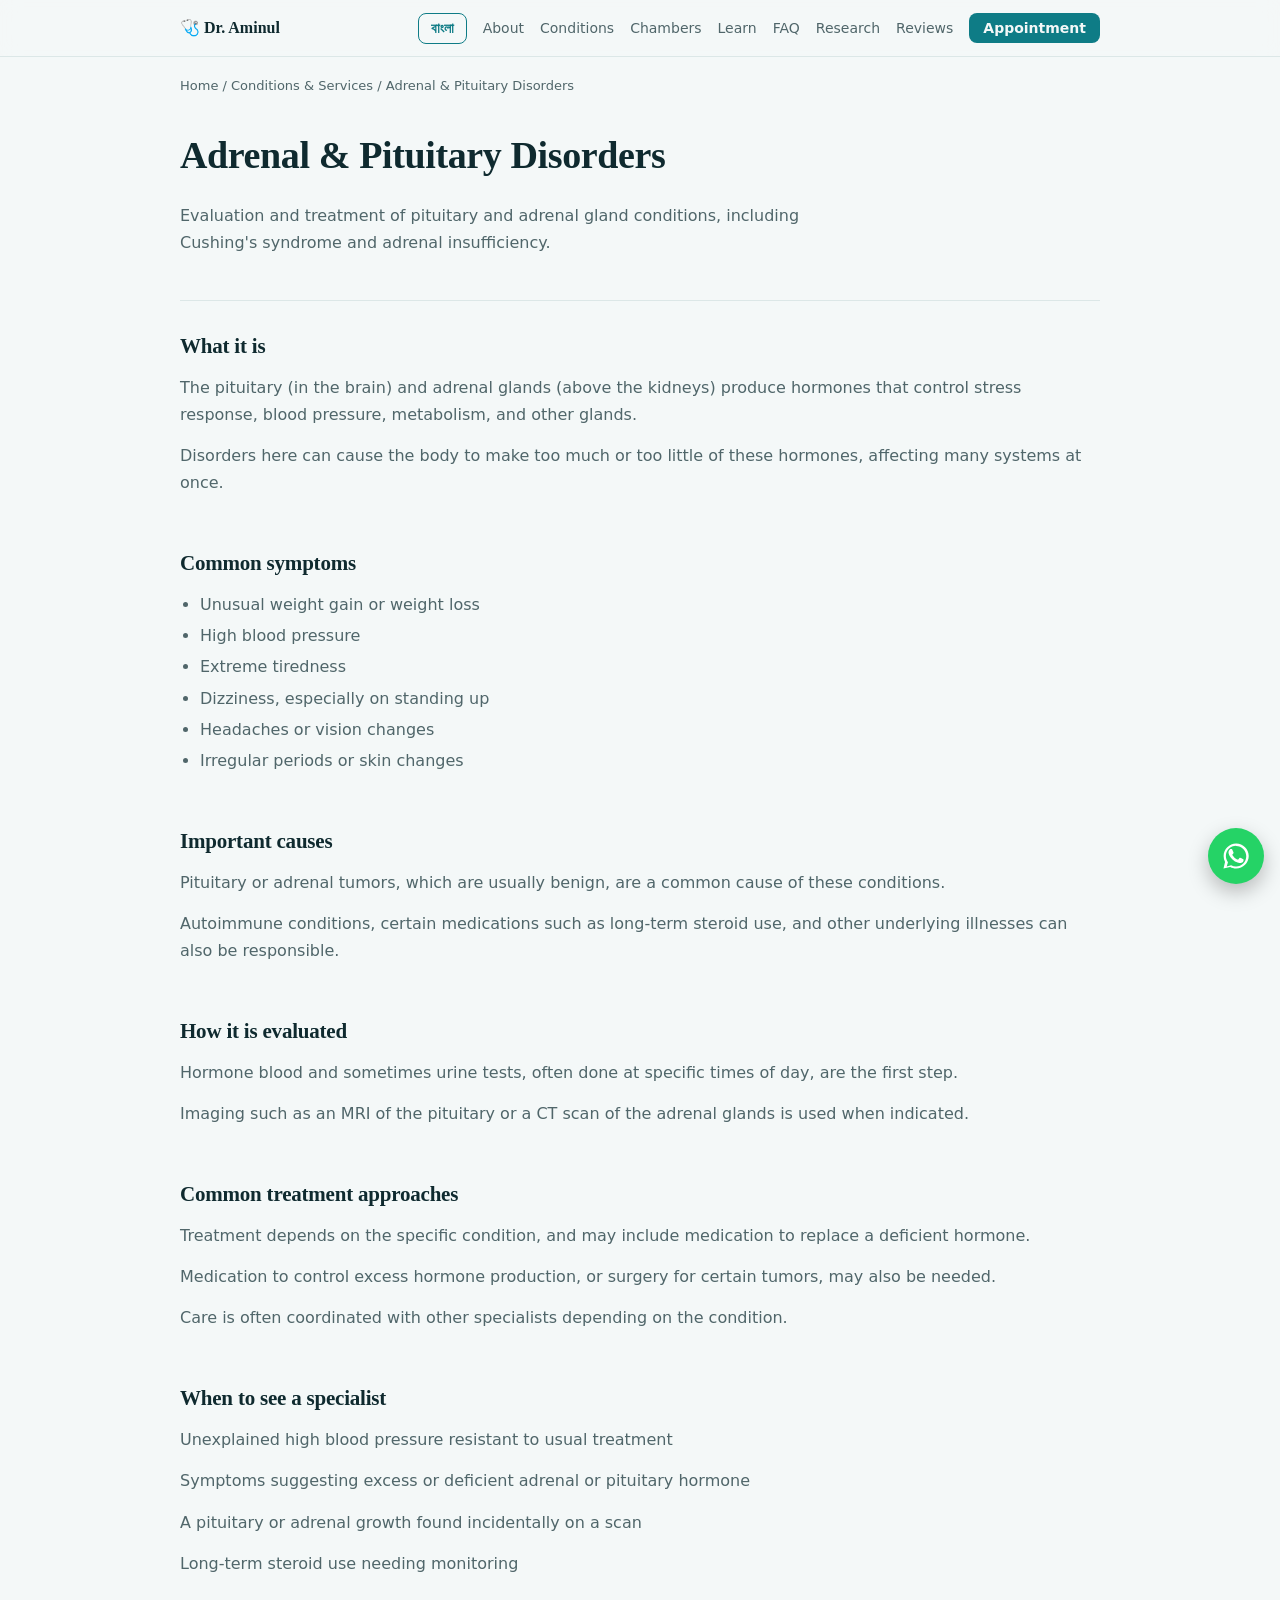
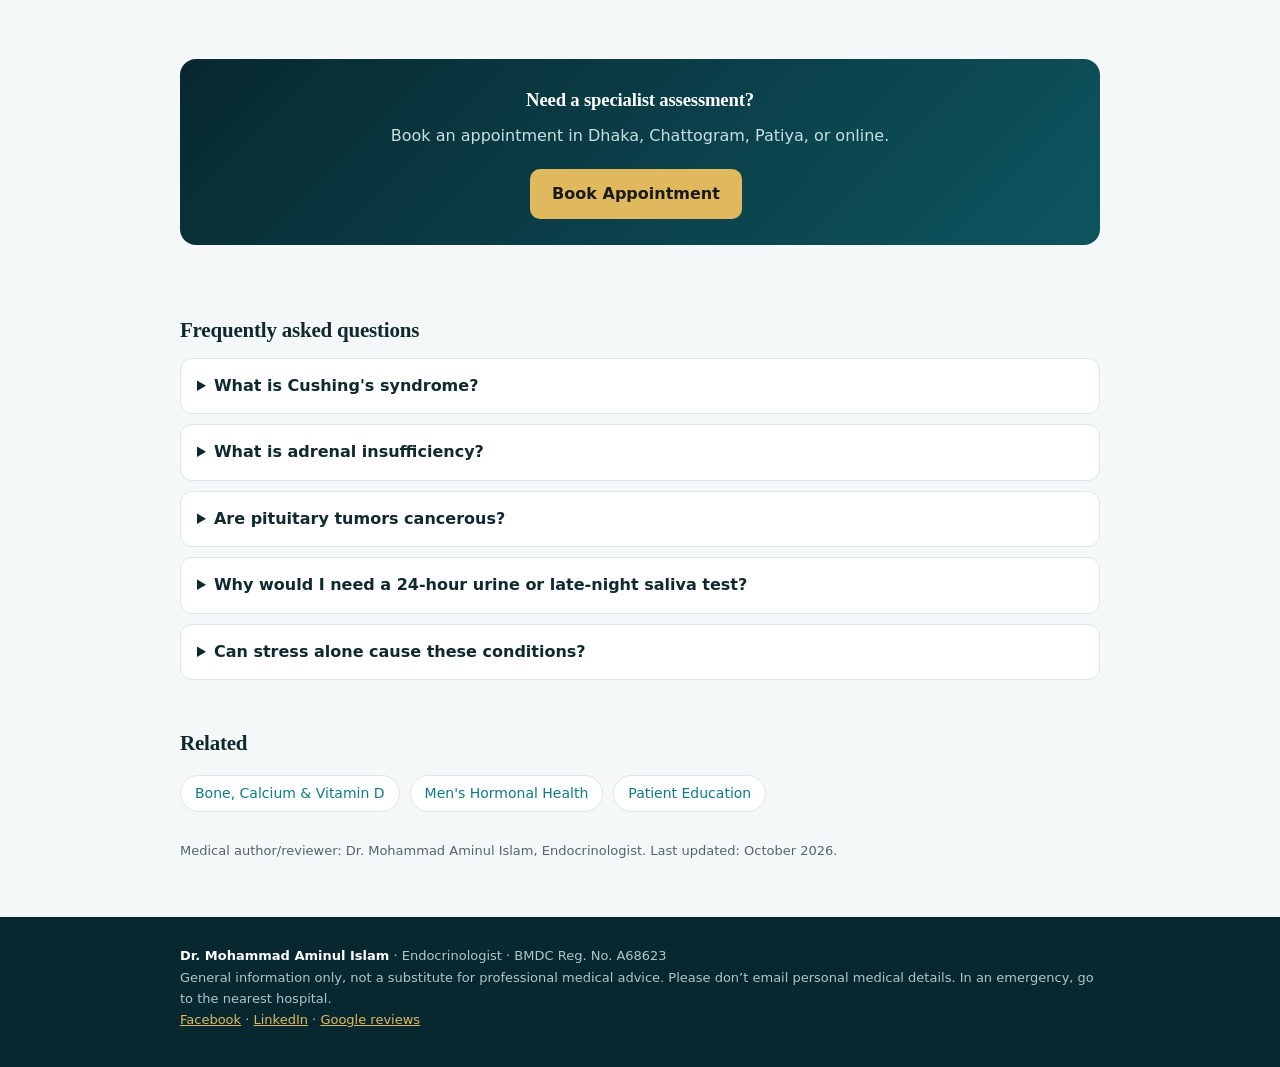
==== adrenal.html @ b72169a0 "Add files via upload" ====
<!DOCTYPE html><html lang="en"><head><meta charset="utf-8">
<meta name="viewport" content="width=device-width, initial-scale=1, viewport-fit=cover">
<title>Adrenal & Pituitary Disorders | Dr. Mohammad Aminul Islam, Endocrinologist</title>
<meta name="description" content="Evaluation and treatment of pituitary and adrenal gland conditions, including Cushing's syndrome and adrenal insufficiency.">
<meta name="robots" content="index, follow">
<link rel="canonical" href="https://draminulislam.com/adrenal.html">
<meta property="og:type" content="article">
<meta property="og:title" content="Adrenal & Pituitary Disorders | Dr. Mohammad Aminul Islam">
<meta property="og:description" content="Evaluation and treatment of pituitary and adrenal gland conditions, including Cushing's syndrome and adrenal insufficiency.">
<meta name="twitter:card" content="summary">
<link rel="stylesheet" href="assets/style.css">
<script type="application/ld+json">{"@context": "https://schema.org", "@type": "MedicalWebPage", "name": "Adrenal & Pituitary Disorders", "description": "Evaluation and treatment of pituitary and adrenal gland conditions, including Cushing's syndrome and adrenal insufficiency.", "url": "https://draminulislam.com/adrenal.html", "lastReviewed": "2026-10-01", "reviewedBy": {"@type": "Physician", "name": "Dr. Mohammad Aminul Islam"}, "about": {"@type": "MedicalCondition", "name": "Adrenal & Pituitary Disorders"}}</script>
<script type="application/ld+json">{"@context": "https://schema.org", "@type": "BreadcrumbList", "itemListElement": [{"@type": "ListItem", "position": 1, "name": "Home", "item": "https://draminulislam.com/"}, {"@type": "ListItem", "position": 2, "name": "Conditions & Services", "item": "https://draminulislam.com/index.html#care"}, {"@type": "ListItem", "position": 3, "name": "Adrenal & Pituitary Disorders", "item": "https://draminulislam.com/adrenal.html"}]}</script>
<script type="application/ld+json">{"@context": "https://schema.org", "@type": "FAQPage", "mainEntity": [{"@type": "Question", "name": "What is Cushing's syndrome?", "acceptedAnswer": {"@type": "Answer", "text": "A condition caused by excess cortisol hormone, leading to weight gain, high blood pressure, and other changes; it can result from a tumor or long-term steroid medication."}}, {"@type": "Question", "name": "What is adrenal insufficiency?", "acceptedAnswer": {"@type": "Answer", "text": "A condition where the adrenal glands don't produce enough cortisol, causing fatigue, low blood pressure, and other symptoms; it needs hormone replacement."}}, {"@type": "Question", "name": "Are pituitary tumors cancerous?", "acceptedAnswer": {"@type": "Answer", "text": "Most pituitary tumors are benign, not cancer, though they can still affect hormone levels and sometimes nearby structures like vision."}}, {"@type": "Question", "name": "Why would I need a 24-hour urine or late-night saliva test?", "acceptedAnswer": {"@type": "Answer", "text": "Some hormones like cortisol vary through the day, so these tests help capture a more complete picture than a single blood draw."}}, {"@type": "Question", "name": "Can stress alone cause these conditions?", "acceptedAnswer": {"@type": "Answer", "text": "Ordinary stress doesn't cause adrenal or pituitary disease, though these conditions can sometimes be mistaken for stress-related symptoms, which is why proper testing matters."}}]}</script>
</head><body>
<header class="top"><div class="w"><a href="index.html" style="text-decoration:none;color:inherit"><span class="brand">🩺 Dr. Aminul</span></a><nav><button id="lt" class="lt" type="button">বাংলা</button><a href="index.html#about">About</a><a href="index.html#care">Conditions</a><a href="index.html#book">Chambers</a><a href="index.html#learn">Learn</a><a href="index.html#faq">FAQ</a><a href="index.html#research">Research</a><a href="index.html#reviews">Reviews</a><a class="bk" href="index.html#book">Appointment</a></nav></div></header>
<div class="w">
<p class="crumb"><a href="index.html">Home</a> / <a href="index.html#care">Conditions &amp; Services</a> / Adrenal & Pituitary Disorders</p>
<header class="page-head"><h1><span class="en">Adrenal & Pituitary Disorders</span><span class="bn">অ্যাড্রিনাল ও পিটুইটারি রোগ</span></h1><p class="sub"><span class="en">Evaluation and treatment of pituitary and adrenal gland conditions, including Cushing's syndrome and adrenal insufficiency.</span><span class="bn">কুশিং সিনড্রোম ও অ্যাড্রিনাল অপ্রতুলতাসহ পিটুইটারি ও অ্যাড্রিনাল গ্রন্থির সমস্যার মূল্যায়ন ও চিকিৎসা।</span></p></header>
<main>
<section class="reveal article"><h2><span class="en">What it is</span><span class="bn">এটি কী</span></h2><p><span class="en">The pituitary (in the brain) and adrenal glands (above the kidneys) produce hormones that control stress response, blood pressure, metabolism, and other glands.</span><span class="bn">পিটুইটারি (মস্তিষ্কে) ও অ্যাড্রিনাল গ্রন্থি (কিডনির উপরে) এমন হরমোন তৈরি করে যা চাপ মোকাবিলা, রক্তচাপ, বিপাক ও অন্যান্য গ্রন্থি নিয়ন্ত্রণ করে।</span></p><p><span class="en">Disorders here can cause the body to make too much or too little of these hormones, affecting many systems at once.</span><span class="bn">এখানে সমস্যা হলে শরীরে এই হরমোন বেশি বা কম তৈরি হতে পারে, যা একইসাথে বিভিন্ন সিস্টেমকে প্রভাবিত করে।</span></p></section>
<section class="reveal article"><h2><span class="en">Common symptoms</span><span class="bn">সাধারণ লক্ষণ</span></h2><ul><li><span class="en">Unusual weight gain or weight loss</span><span class="bn">অস্বাভাবিক ওজন বৃদ্ধি বা হ্রাস</span></li><li><span class="en">High blood pressure</span><span class="bn">উচ্চ রক্তচাপ</span></li><li><span class="en">Extreme tiredness</span><span class="bn">তীব্র ক্লান্তি</span></li><li><span class="en">Dizziness, especially on standing up</span><span class="bn">মাথা ঘোরা, বিশেষত দাঁড়ালে</span></li><li><span class="en">Headaches or vision changes</span><span class="bn">মাথাব্যথা বা দৃষ্টি পরিবর্তন</span></li><li><span class="en">Irregular periods or skin changes</span><span class="bn">অনিয়মিত মাসিক বা ত্বকের পরিবর্তন</span></li></ul></section>
<section class="reveal article"><h2><span class="en">Important causes</span><span class="bn">গুরুত্বপূর্ণ কারণ</span></h2><p><span class="en">Pituitary or adrenal tumors, which are usually benign, are a common cause of these conditions.</span><span class="bn">পিটুইটারি বা অ্যাড্রিনাল টিউমার, যা সাধারণত নিরীহ, এই সমস্যাগুলোর একটি সাধারণ কারণ।</span></p><p><span class="en">Autoimmune conditions, certain medications such as long-term steroid use, and other underlying illnesses can also be responsible.</span><span class="bn">অটোইমিউন সমস্যা, দীর্ঘমেয়াদী স্টেরয়েড ব্যবহারের মতো কিছু ওষুধ এবং অন্যান্য অন্তর্নিহিত রোগও এর কারণ হতে পারে।</span></p></section>
<section class="reveal article"><h2><span class="en">How it is evaluated</span><span class="bn">কীভাবে মূল্যায়ন করা হয়</span></h2><p><span class="en">Hormone blood and sometimes urine tests, often done at specific times of day, are the first step.</span><span class="bn">নির্দিষ্ট সময়ে করা হরমোন রক্ত এবং কখনো কখনো প্রস্রাব পরীক্ষা মূল্যায়নের প্রথম ধাপ।</span></p><p><span class="en">Imaging such as an MRI of the pituitary or a CT scan of the adrenal glands is used when indicated.</span><span class="bn">প্রয়োজনে পিটুইটারির এমআরআই বা অ্যাড্রিনাল গ্রন্থির সিটি স্ক্যান ব্যবহার করা হয়।</span></p></section>
<section class="reveal article"><h2><span class="en">Common treatment approaches</span><span class="bn">সাধারণ চিকিৎসার পদ্ধতি</span></h2><p><span class="en">Treatment depends on the specific condition, and may include medication to replace a deficient hormone.</span><span class="bn">চিকিৎসা নির্দিষ্ট সমস্যার উপর নির্ভর করে, এবং এতে ঘাটতি হরমোন প্রতিস্থাপনের ওষুধ অন্তর্ভুক্ত থাকতে পারে।</span></p><p><span class="en">Medication to control excess hormone production, or surgery for certain tumors, may also be needed.</span><span class="bn">অতিরিক্ত হরমোন উৎপাদন নিয়ন্ত্রণে ওষুধ, বা কিছু টিউমারের জন্য অস্ত্রোপচারও প্রয়োজন হতে পারে।</span></p><p><span class="en">Care is often coordinated with other specialists depending on the condition.</span><span class="bn">সমস্যা অনুযায়ী প্রায়ই অন্যান্য বিশেষজ্ঞের সাথে সমন্বিত চিকিৎসা করা হয়।</span></p></section>
<section class="reveal article"><h2><span class="en">When to see a specialist</span><span class="bn">কখন বিশেষজ্ঞ দেখাবেন</span></h2><p><span class="en">Unexplained high blood pressure resistant to usual treatment</span><span class="bn">সাধারণ চিকিৎসায় সাড়া না দেওয়া অজানা কারণের উচ্চ রক্তচাপ</span></p><p><span class="en">Symptoms suggesting excess or deficient adrenal or pituitary hormone</span><span class="bn">অতিরিক্ত বা ঘাটতি অ্যাড্রিনাল বা পিটুইটারি হরমোনের ইঙ্গিতপূর্ণ লক্ষণ</span></p><p><span class="en">A pituitary or adrenal growth found incidentally on a scan</span><span class="bn">স্ক্যানে আকস্মিকভাবে পাওয়া পিটুইটারি বা অ্যাড্রিনাল বৃদ্ধি</span></p><p><span class="en">Long-term steroid use needing monitoring</span><span class="bn">দীর্ঘমেয়াদী স্টেরয়েড ব্যবহারে পর্যবেক্ষণ প্রয়োজন হলে</span></p></section>
<section class="reveal article"><div class="cta-banner"><h3><span class="en">Need a specialist assessment?</span><span class="bn">বিশেষজ্ঞ মূল্যায়ন দরকার?</span></h3><p><span class="en">Book an appointment in Dhaka, Chattogram, Patiya, or online.</span><span class="bn">ঢাকা, চট্টগ্রাম, পটিয়া অথবা অনলাইনে অ্যাপয়েন্টমেন্ট নিন।</span></p><a class="btn" href="index.html#book"><span class="en">Book Appointment</span><span class="bn">অ্যাপয়েন্টমেন্ট নিন</span></a></div></section>
<section class="reveal article"><h2><span class="en">Frequently asked questions</span><span class="bn">প্রায়শই জিজ্ঞাসিত প্রশ্ন</span></h2><details><summary><span class="en">What is Cushing's syndrome?</span><span class="bn">কুশিং সিনড্রোম কী?</span></summary><p><span class="en">A condition caused by excess cortisol hormone, leading to weight gain, high blood pressure, and other changes; it can result from a tumor or long-term steroid medication.</span><span class="bn">অতিরিক্ত কর্টিসল হরমোনের কারণে হওয়া একটি সমস্যা, যা ওজন বৃদ্ধি, উচ্চ রক্তচাপ ও অন্যান্য পরিবর্তন ঘটায়; এটি টিউমার বা দীর্ঘমেয়াদী স্টেরয়েড ওষুধের কারণে হতে পারে।</span></p></details><details><summary><span class="en">What is adrenal insufficiency?</span><span class="bn">অ্যাড্রিনাল অপ্রতুলতা কী?</span></summary><p><span class="en">A condition where the adrenal glands don't produce enough cortisol, causing fatigue, low blood pressure, and other symptoms; it needs hormone replacement.</span><span class="bn">এমন একটি সমস্যা যেখানে অ্যাড্রিনাল গ্রন্থি পর্যাপ্ত কর্টিসল তৈরি করে না, যার ফলে ক্লান্তি, কম রক্তচাপ ও অন্যান্য লক্ষণ দেখা দেয়; এর জন্য হরমোন প্রতিস্থাপন প্রয়োজন।</span></p></details><details><summary><span class="en">Are pituitary tumors cancerous?</span><span class="bn">পিটুইটারি টিউমার কি ক্যান্সার?</span></summary><p><span class="en">Most pituitary tumors are benign, not cancer, though they can still affect hormone levels and sometimes nearby structures like vision.</span><span class="bn">বেশিরভাগ পিটুইটারি টিউমার নিরীহ, ক্যান্সার নয়, তবে এরা হরমোনের মাত্রা এবং কখনো কখনো দৃষ্টির মতো আশেপাশের গঠনকে প্রভাবিত করতে পারে।</span></p></details><details><summary><span class="en">Why would I need a 24-hour urine or late-night saliva test?</span><span class="bn">কেন ২৪ ঘণ্টার প্রস্রাব বা রাতের লালা পরীক্ষা প্রয়োজন হতে পারে?</span></summary><p><span class="en">Some hormones like cortisol vary through the day, so these tests help capture a more complete picture than a single blood draw.</span><span class="bn">কর্টিসলের মতো কিছু হরমোন দিনভর পরিবর্তিত হয়, তাই এই পরীক্ষাগুলো একটি রক্ত পরীক্ষার চেয়ে আরও সম্পূর্ণ চিত্র দিতে সাহায্য করে।</span></p></details><details><summary><span class="en">Can stress alone cause these conditions?</span><span class="bn">শুধু মানসিক চাপেই কি এসব সমস্যা হতে পারে?</span></summary><p><span class="en">Ordinary stress doesn't cause adrenal or pituitary disease, though these conditions can sometimes be mistaken for stress-related symptoms, which is why proper testing matters.</span><span class="bn">সাধারণ মানসিক চাপ অ্যাড্রিনাল বা পিটুইটারি রোগের কারণ হয় না, তবে এই সমস্যাগুলোকে কখনো কখনো চাপ-সম্পর্কিত লক্ষণ ভেবে ভুল করা হয়, তাই সঠিক পরীক্ষা গুরুত্বপূর্ণ।</span></p></details></section>
<section class="reveal article"><h2><span class="en">Related</span><span class="bn">সম্পর্কিত</span></h2><div class="related"><a href="bone.html"><span class="en">Bone, Calcium & Vitamin D</span><span class="bn">হাড়, ক্যালসিয়াম ও ভিটামিন ডি</span></a><a href="mens.html"><span class="en">Men's Hormonal Health</span><span class="bn">পুরুষদের হরমোন স্বাস্থ্য</span></a><a href="index.html#learn"><span class="en">Patient Education</span><span class="bn">রোগী শিক্ষা</span></a></div></section>
<p class="meta-line"><span class="en">Medical author/reviewer: Dr. Mohammad Aminul Islam, Endocrinologist. Last updated: October 2026.</span><span class="bn">চিকিৎসা লেখক/পর্যালোচক: ডা. মোহাম্মদ আমিনুল ইসলাম, এন্ডোক্রাইনোলজিস্ট। সর্বশেষ হালনাগাদ: অক্টোবর ২০২৬।</span></p>
</main>
</div>
<footer><div class="w"><b>Dr. Mohammad Aminul Islam</b> · Endocrinologist · BMDC Reg. No. A68623<br>General information only, not a substitute for professional medical advice. Please don’t email personal medical details. In an emergency, go to the nearest hospital.<br><a href="https://www.facebook.com/share/16Ec8BLWMN2/">Facebook</a> · <a href="https://www.linkedin.com/in/mohammad-aminul-islam-686091294">LinkedIn</a> · <a href="https://share.google/inh2LFFBDtszWjzEe">Google reviews</a></div></footer>
<a class="wa-float" href="https://wa.me/8801871550536" aria-label="Chat on WhatsApp"><svg viewBox="0 0 24 24" fill="#fff" xmlns="http://www.w3.org/2000/svg"><path d="M17.472 14.382c-.297-.149-1.758-.867-2.03-.967-.273-.099-.471-.148-.67.15-.197.297-.767.966-.94 1.164-.173.199-.347.223-.644.075-.297-.15-1.255-.463-2.39-1.475-.883-.788-1.48-1.761-1.653-2.059-.173-.297-.018-.458.13-.606.134-.133.298-.347.446-.52.149-.174.198-.298.298-.497.099-.198.05-.371-.025-.52-.075-.149-.669-1.612-.916-2.207-.242-.579-.487-.5-.669-.51-.173-.008-.371-.01-.57-.01-.198 0-.52.074-.792.372-.272.297-1.04 1.016-1.04 2.479 0 1.462 1.065 2.875 1.213 3.074.149.198 2.096 3.2 5.077 4.487.709.306 1.262.489 1.694.625.712.227 1.36.195 1.871.118.571-.085 1.758-.719 2.006-1.413.248-.694.248-1.289.173-1.413-.074-.124-.272-.198-.57-.347z"/><path d="M12.05 22c-1.66 0-3.29-.416-4.73-1.204L2 22l1.23-5.212A9.94 9.94 0 0 1 2.1 12.05C2.1 6.5 6.6 2 12.15 2 17.7 2 22.2 6.5 22.2 12.05 22.2 17.6 17.7 22 12.05 22zm0-18.15c-4.5 0-8.15 3.65-8.15 8.15 0 1.84.62 3.55 1.67 4.92l-.99 3.4 3.5-.99a8.1 8.1 0 0 0 3.97 1.02c4.5 0 8.15-3.65 8.15-8.15 0-4.5-3.65-8.15-8.15-8.15z"/></svg></a>
<script src="assets/site.js"></script>
<!-- Cloudflare Web Analytics --><script type='module' src='https://static.cloudflareinsights.com/beacon.min.js' data-cf-beacon='{"token": "9aac8f202bf84d368d12aa6f4e58ab03"}'></script><!-- End Cloudflare Web Analytics -->
</body></html>
---- assets/style.css ----
:root{--bg:#f4f8f8;--card:#fff;--ink:#0f2a2f;--mute:#50666a;--acc:#0e7c86;--gold:#c8a04a;--line:#dce7e7;--sh:0 6px 24px rgba(10,46,54,.08);--navbg:rgba(244,248,248,.88);box-sizing:border-box;padding-top:env(safe-area-inset-top,0px);padding-bottom:env(safe-area-inset-bottom,0px)}
@media (prefers-color-scheme:dark){:root:not([data-theme="light"]){--bg:#0a1416;--card:#122225;--ink:#e8f2f2;--mute:#9db6b8;--acc:#3cc7d0;--gold:#e0b95f;--line:#22393c;--sh:none;--navbg:rgba(10,20,22,.88)}}
:root[data-theme="dark"]{--bg:#0a1416;--card:#122225;--ink:#e8f2f2;--mute:#9db6b8;--acc:#3cc7d0;--gold:#e0b95f;--line:#22393c;--sh:none;--navbg:rgba(10,20,22,.88)}
html{scroll-padding-top:calc(env(safe-area-inset-top,0px) + 64px);scroll-behavior:smooth}*{box-sizing:border-box}
body{margin:0;background:var(--bg);color:var(--ink);font:16px/1.65 system-ui,-apple-system,"Segoe UI",Roboto,sans-serif}
h1,h2,h3{font-family:Georgia,"Iowan Old Style","Times New Roman",serif;font-weight:700;letter-spacing:-.01em}
a{color:var(--acc)}.w{max-width:960px;margin:0 auto;padding:0 20px}
header.top{position:sticky;top:0;z-index:10;background:var(--navbg);backdrop-filter:blur(10px);-webkit-backdrop-filter:blur(10px);border-bottom:1px solid var(--line);padding-top:env(safe-area-inset-top,0px)}
.top .w{display:flex;justify-content:space-between;align-items:center;height:56px}.brand{font-family:Georgia,serif;font-weight:700}
.top nav a{color:var(--mute);text-decoration:none;font-size:14px;margin-left:16px}.top nav .bk{background:var(--acc);color:var(--bg);padding:7px 14px;border-radius:8px;font-weight:600}
@media(max-width:560px){.top nav a:not(.bk){display:none}}
.hero{background:linear-gradient(135deg,#082830,#0d5560 70%,#11707a);color:#eaf6f6}
.hero .w{display:grid;grid-template-columns:1fr;gap:28px;padding-top:44px;padding-bottom:56px;align-items:center}
@media(min-width:760px){.hero .w{grid-template-columns:1.25fr 1fr}}
.eyebrow{color:#e0b95f;font-size:13px;letter-spacing:.14em;text-transform:uppercase;font-weight:600}
.hero h1{font-size:clamp(32px,7vw,50px);line-height:1.1;margin:8px 0 10px;color:#fff}.hero p{color:#c6e0e2;font-size:17px}
.chips{display:flex;flex-wrap:wrap;gap:8px;margin:14px 0 18px}.chip{border:1px solid rgba(255,255,255,.25);background:rgba(255,255,255,.08);border-radius:20px;padding:4px 12px;font-size:13px;color:#fff}
.btn{display:inline-block;background:#e0b95f;color:#1a1a1a;padding:12px 22px;border-radius:10px;text-decoration:none;font-weight:700;margin:6px 8px 0 0;transition:transform .15s}.btn:hover{transform:translateY(-2px)}
.btn.alt{background:transparent;color:#fff;border:1.5px solid rgba(255,255,255,.5)}
.rev{text-align:center;padding:28px}.rev .st{color:#e0b95f;font-size:26px;letter-spacing:4px}.rev p{max-width:520px;margin:6px auto 14px}.rev .btn{color:#1a1a1a}.rev .btn.alt{color:var(--acc);border-color:var(--acc)}
.st{color:#e0b95f;letter-spacing:3px}.score{font-size:18px;margin:0 0 16px}.rv{grid-template-columns:repeat(1,1fr)}@media(min-width:720px){.rv{grid-template-columns:repeat(3,1fr)}}.q p{color:var(--ink);font-size:15px;font-style:italic;margin-bottom:10px}.by{font-size:13px;color:var(--mute);font-weight:600}.btn.alt{color:var(--acc);border-color:var(--acc)}.hero .btn.alt{color:#fff;border-color:rgba(255,255,255,.5)}.online .btn.alt{color:#fff;border-color:rgba(255,255,255,.5)}
.pubs li{background:var(--card);border:1px solid var(--line);border-radius:12px;padding:14px 16px;margin-bottom:10px;font-size:14.5px}.pubs .t{display:block;font-weight:600;font-size:15.5px;margin:3px 0 4px}.pubs .j{color:var(--mute);display:block}.badge{font-size:11px;letter-spacing:.08em;text-transform:uppercase;color:var(--acc);font-weight:700}
.sh{font-size:18px;margin:8px 0 12px;color:var(--acc)}.art p{margin:8px 0 0;color:var(--mute)}.art b{color:var(--ink)}
.gal{display:grid;gap:12px;grid-template-columns:1fr}@media(min-width:640px){.gal{grid-template-columns:1fr 1fr}.gal figure:first-child{grid-column:1/-1}}.gal img{width:100%;display:block;border-radius:12px;border:1px solid var(--line)}.gal figcaption{font-size:13px;color:var(--mute);padding:6px 2px}.vids{display:grid;grid-template-columns:repeat(auto-fit,minmax(260px,1fr));gap:14px}.vids video{width:100%;max-height:540px;border-radius:10px;background:#000;display:block}.vids .card:hover{transform:none}
.wa-float{position:fixed;right:16px;bottom:calc(16px + env(safe-area-inset-bottom,0px));z-index:50;width:56px;height:56px;border-radius:50%;background:#25D366;display:grid;place-items:center;box-shadow:0 8px 20px rgba(0,0,0,.25);text-decoration:none}.wa-float svg{width:30px;height:30px}
.hero-sec{margin-top:10px;display:flex;gap:16px;flex-wrap:wrap}.hero-sec a{color:#cfe9ea;font-size:14px;text-decoration:underline}
.path{display:flex;flex-direction:column;gap:6px;text-decoration:none;color:var(--ink)}.path .go{font-size:13px;color:var(--acc);font-weight:600}
.chk{list-style:none;padding:0;margin:0}.chk li{padding:4px 0 4px 22px;position:relative;color:var(--mute);font-size:14.5px}.chk li:before{content:"✓";position:absolute;left:0;color:var(--acc);font-weight:700}
.viewall{display:block;margin:16px auto 0;background:transparent;border:1.5px solid var(--acc);color:var(--acc);border-radius:10px;padding:10px 20px;font:600 14px system-ui,sans-serif;cursor:pointer}.more-pubs{margin-top:10px}
@media (prefers-reduced-motion: no-preference){.reveal{opacity:0;transform:translateY(18px);transition:opacity .6s ease-out,transform .6s ease-out}.reveal.in{opacity:1;transform:none}.hero h1,.hero .eyebrow,.hero>.w>div>p,.hero .chips,.hero-sec,.hero .btn{animation:fadeUp .7s ease-out both}.hero .frame{animation:fadeUp .8s .15s ease-out both}@keyframes fadeUp{from{opacity:0;transform:translateY(14px)}to{opacity:1;transform:none}}}
.frame{position:relative;max-width:380px;margin:0 auto}.frame:before{content:"";position:absolute;inset:14px -14px -14px 14px;border:2px solid #e0b95f;border-radius:22px}
.frame img{position:relative;width:100%;display:block;border-radius:22px;box-shadow:0 18px 40px rgba(0,0,0,.35)}
.stats{margin-top:-28px;position:relative}.stats .w{display:grid;grid-template-columns:repeat(2,1fr);gap:1px;background:var(--line);border:1px solid var(--line);border-radius:14px;box-shadow:var(--sh);overflow:hidden;padding:0;max-width:920px}
@media(min-width:640px){.stats .w{grid-template-columns:repeat(5,1fr)}}
.stat{background:var(--card);padding:16px;text-align:center}.stat b{display:block;font-family:Georgia,serif;font-size:22px;color:var(--acc)}.stat span{font-size:13px;color:var(--mute)}
section{padding:52px 0 8px}.lab{color:var(--acc);font-size:13px;letter-spacing:.14em;text-transform:uppercase;font-weight:700}
h2{font-size:clamp(26px,5vw,34px);margin:4px 0 18px}
.grid{display:grid;grid-template-columns:repeat(auto-fit,minmax(250px,1fr));gap:14px}
.card{background:var(--card);border:1px solid var(--line);border-radius:14px;padding:18px;box-shadow:var(--sh);transition:transform .15s}.card:hover{transform:translateY(-3px)}
.card h3{margin:0 0 6px;font-size:18px}.card p{margin:0 0 6px;color:var(--mute);font-size:15px}
.ic{width:42px;height:42px;border-radius:12px;background:color-mix(in srgb,var(--acc) 14%,transparent);display:grid;place-items:center;font-size:22px;margin-bottom:10px}
.ch{border-top:4px solid var(--gold)}.tag{display:inline-block;font-size:12px;font-weight:700;letter-spacing:.1em;text-transform:uppercase;color:var(--acc);margin-bottom:4px}
.calls{display:flex;flex-wrap:wrap;gap:8px;margin-top:10px}.call{background:color-mix(in srgb,var(--acc) 12%,transparent);color:var(--acc);text-decoration:none;font-weight:600;font-size:14px;padding:7px 12px;border-radius:8px}
.online{margin-top:14px;background:linear-gradient(135deg,#082830,#0d5560);color:#eaf6f6;border-radius:16px;padding:24px}.online h3{color:#fff;margin:0 0 6px;font-size:22px}.online p{color:#c6e0e2;margin:0 0 10px}
.online .btn.alt{color:#fff}
.tl{list-style:none;margin:0;padding:0 0 0 18px;border-left:2px solid var(--line)}.tl li{position:relative;padding:0 0 18px 16px}.tl li:before{content:"";position:absolute;left:-25px;top:7px;width:12px;height:12px;border-radius:50%;background:var(--gold);border:2px solid var(--bg)}
.tl span{display:block;color:var(--mute);font-size:14px}
.two{display:grid;gap:28px;grid-template-columns:1fr}@media(min-width:760px){.two{grid-template-columns:1.1fr 1fr}}
details{background:var(--card);border:1px solid var(--line);border-radius:12px;padding:14px 16px;margin-bottom:10px}summary{cursor:pointer;font-weight:600}details p{color:var(--mute);margin:8px 0 0}
.ref{background:var(--card);border:1px solid var(--line);border-left:4px solid var(--acc);border-radius:12px;padding:18px}
footer{margin-top:56px;background:#082830;color:#a9c8ca;font-size:13px;padding:28px 0 36px}footer a{color:#e0b95f}footer b{color:#fff}.crumb{font-size:13px;color:var(--mute);margin:18px 0 6px}.crumb a{color:var(--mute);text-decoration:none}.crumb a:hover{color:var(--acc)}
.page-head{padding:18px 0 28px;border-bottom:1px solid var(--line)}.page-head h1{font-size:clamp(26px,5vw,38px);margin:4px 0 10px}.page-head .sub{color:var(--mute);font-size:16px;max-width:640px}
.article{padding:28px 0 8px}.article h2{font-size:21px;margin:0 0 10px;color:var(--ink)}.article p{color:var(--mute);line-height:1.7;margin:0 0 14px}.article ul{color:var(--mute);line-height:1.7;padding-left:20px;margin:0 0 14px}.article li{margin-bottom:4px}
.cta-banner{background:linear-gradient(135deg,#082830,#0d5560);color:#eaf6f6;border-radius:16px;padding:26px;text-align:center;margin:32px 0}.cta-banner p{color:#c6e0e2;margin:0 0 14px}.cta-banner h3{color:#fff;margin:0 0 6px}
.related{display:flex;flex-wrap:wrap;gap:10px;margin:14px 0}.related a{border:1px solid var(--line);background:var(--card);border-radius:20px;padding:6px 14px;font-size:14px;text-decoration:none;color:var(--acc)}
.meta-line{font-size:13px;color:var(--mute);margin:6px 0 0}
html[lang=bn] .en{display:none}
html:not([lang=bn]) .bn{display:none}
.bn{letter-spacing:0;text-transform:none;font-family:"Noto Sans Bengali","Kalpurush","Siyam Rupali",system-ui,sans-serif;font-style:normal}
.lt{background:transparent;border:1.5px solid var(--acc);color:var(--acc);border-radius:8px;padding:6px 12px;font:600 14px system-ui,sans-serif;cursor:pointer}
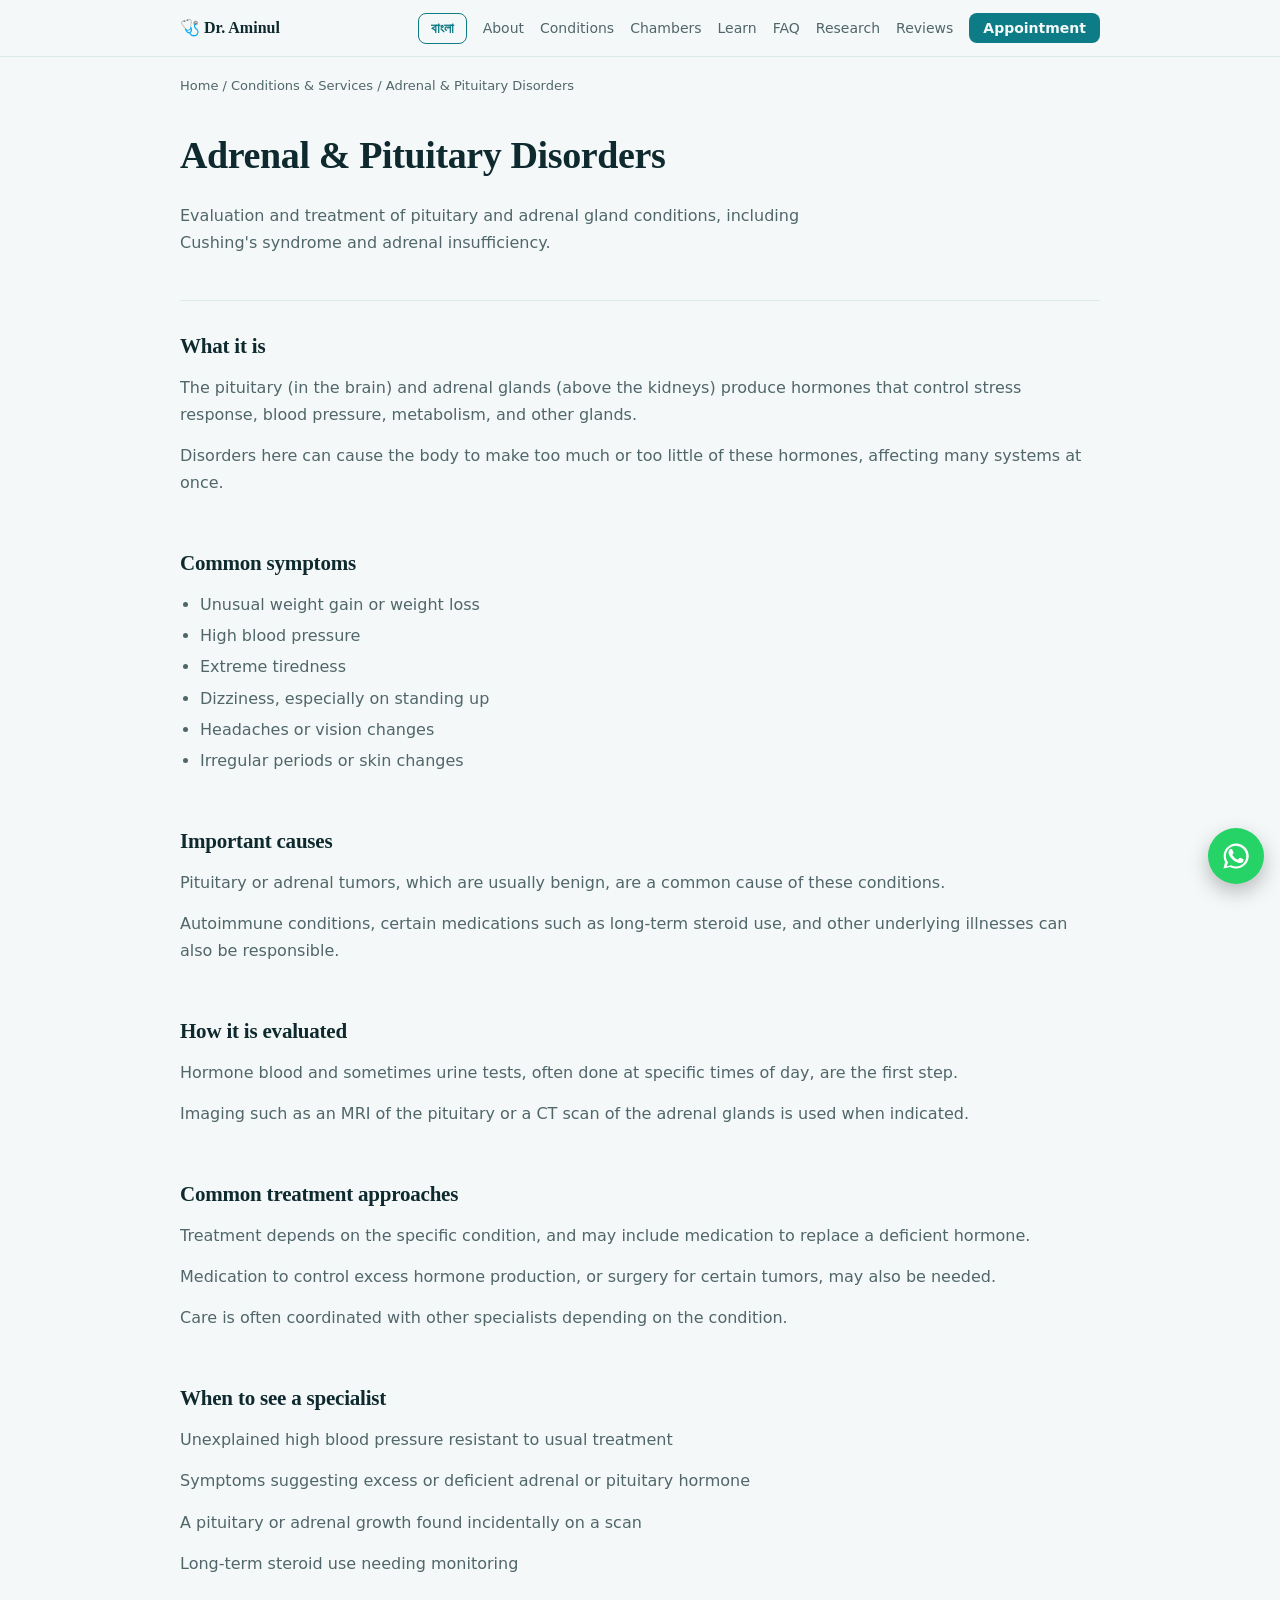
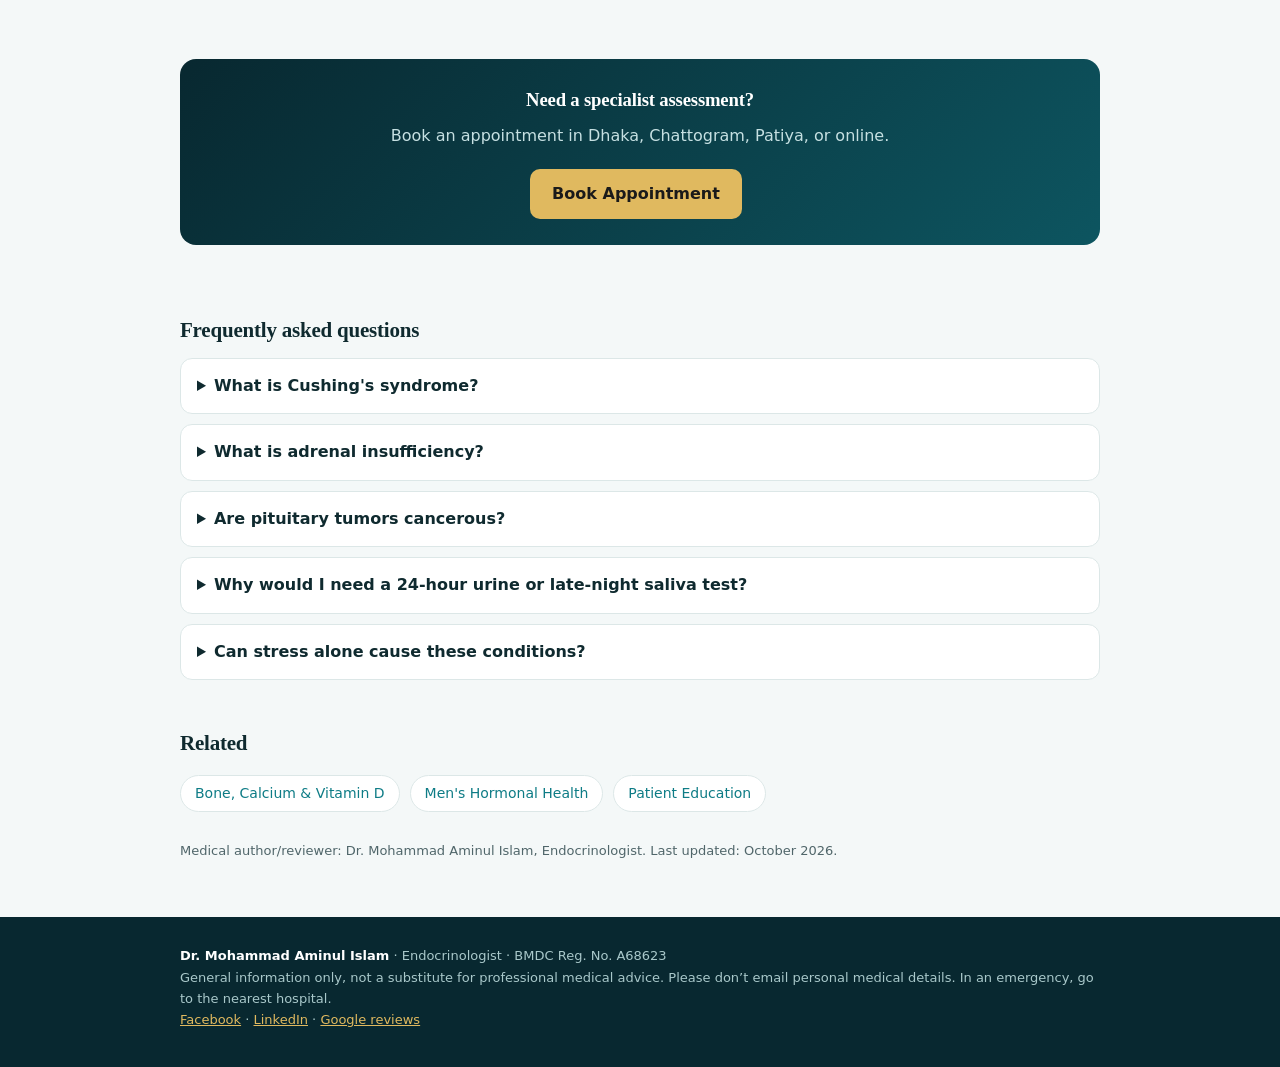
==== commit de9db5d8: "Add files via upload" ====
--- a/adrenal.html
+++ b/adrenal.html
@@ -8,7 +8,7 @@
 <meta property="og:title" content="Adrenal & Pituitary Disorders | Dr. Mohammad Aminul Islam">
 <meta property="og:description" content="Evaluation and treatment of pituitary and adrenal gland conditions, including Cushing's syndrome and adrenal insufficiency.">
 <meta name="twitter:card" content="summary">
-<link rel="stylesheet" href="assets/style.css">
+<link rel="icon" href="favicon.svg" type="image/svg+xml"><link rel="icon" href="favicon-32.png" sizes="32x32"><link rel="apple-touch-icon" href="favicon-180.png"><link rel="stylesheet" href="assets/style.css">
 <script type="application/ld+json">{"@context": "https://schema.org", "@type": "MedicalWebPage", "name": "Adrenal & Pituitary Disorders", "description": "Evaluation and treatment of pituitary and adrenal gland conditions, including Cushing's syndrome and adrenal insufficiency.", "url": "https://draminulislam.com/adrenal.html", "lastReviewed": "2026-10-01", "reviewedBy": {"@type": "Physician", "name": "Dr. Mohammad Aminul Islam"}, "about": {"@type": "MedicalCondition", "name": "Adrenal & Pituitary Disorders"}}</script>
 <script type="application/ld+json">{"@context": "https://schema.org", "@type": "BreadcrumbList", "itemListElement": [{"@type": "ListItem", "position": 1, "name": "Home", "item": "https://draminulislam.com/"}, {"@type": "ListItem", "position": 2, "name": "Conditions & Services", "item": "https://draminulislam.com/index.html#care"}, {"@type": "ListItem", "position": 3, "name": "Adrenal & Pituitary Disorders", "item": "https://draminulislam.com/adrenal.html"}]}</script>
 <script type="application/ld+json">{"@context": "https://schema.org", "@type": "FAQPage", "mainEntity": [{"@type": "Question", "name": "What is Cushing's syndrome?", "acceptedAnswer": {"@type": "Answer", "text": "A condition caused by excess cortisol hormone, leading to weight gain, high blood pressure, and other changes; it can result from a tumor or long-term steroid medication."}}, {"@type": "Question", "name": "What is adrenal insufficiency?", "acceptedAnswer": {"@type": "Answer", "text": "A condition where the adrenal glands don't produce enough cortisol, causing fatigue, low blood pressure, and other symptoms; it needs hormone replacement."}}, {"@type": "Question", "name": "Are pituitary tumors cancerous?", "acceptedAnswer": {"@type": "Answer", "text": "Most pituitary tumors are benign, not cancer, though they can still affect hormone levels and sometimes nearby structures like vision."}}, {"@type": "Question", "name": "Why would I need a 24-hour urine or late-night saliva test?", "acceptedAnswer": {"@type": "Answer", "text": "Some hormones like cortisol vary through the day, so these tests help capture a more complete picture than a single blood draw."}}, {"@type": "Question", "name": "Can stress alone cause these conditions?", "acceptedAnswer": {"@type": "Answer", "text": "Ordinary stress doesn't cause adrenal or pituitary disease, though these conditions can sometimes be mistaken for stress-related symptoms, which is why proper testing matters."}}]}</script>
--- a/assets/style.css
+++ b/assets/style.css
@@ -27,7 +27,8 @@
 .path{display:flex;flex-direction:column;gap:6px;text-decoration:none;color:var(--ink)}.path .go{font-size:13px;color:var(--acc);font-weight:600}
 .chk{list-style:none;padding:0;margin:0}.chk li{padding:4px 0 4px 22px;position:relative;color:var(--mute);font-size:14.5px}.chk li:before{content:"✓";position:absolute;left:0;color:var(--acc);font-weight:700}
 .viewall{display:block;margin:16px auto 0;background:transparent;border:1.5px solid var(--acc);color:var(--acc);border-radius:10px;padding:10px 20px;font:600 14px system-ui,sans-serif;cursor:pointer}.more-pubs{margin-top:10px}
-@media (prefers-reduced-motion: no-preference){.reveal{opacity:0;transform:translateY(18px);transition:opacity .6s ease-out,transform .6s ease-out}.reveal.in{opacity:1;transform:none}.hero h1,.hero .eyebrow,.hero>.w>div>p,.hero .chips,.hero-sec,.hero .btn{animation:fadeUp .7s ease-out both}.hero .frame{animation:fadeUp .8s .15s ease-out both}@keyframes fadeUp{from{opacity:0;transform:translateY(14px)}to{opacity:1;transform:none}}}
+@keyframes fadeUp{from{opacity:0;transform:translateY(14px)}to{opacity:1;transform:none}}
+@media (prefers-reduced-motion: no-preference){.reveal{animation:fadeUp .6s ease-out both}.hero h1,.hero .eyebrow,.hero>.w>div>p,.hero .chips,.hero-sec,.hero .btn{animation:fadeUp .7s ease-out both}.hero .frame{animation:fadeUp .8s .15s ease-out both}}
 .frame{position:relative;max-width:380px;margin:0 auto}.frame:before{content:"";position:absolute;inset:14px -14px -14px 14px;border:2px solid #e0b95f;border-radius:22px}
 .frame img{position:relative;width:100%;display:block;border-radius:22px;box-shadow:0 18px 40px rgba(0,0,0,.35)}
 .stats{margin-top:-28px;position:relative}.stats .w{display:grid;grid-template-columns:repeat(2,1fr);gap:1px;background:var(--line);border:1px solid var(--line);border-radius:14px;box-shadow:var(--sh);overflow:hidden;padding:0;max-width:920px}
@@ -58,3 +59,6 @@
 html:not([lang=bn]) .bn{display:none}
 .bn{letter-spacing:0;text-transform:none;font-family:"Noto Sans Bengali","Kalpurush","Siyam Rupali",system-ui,sans-serif;font-style:normal}
 .lt{background:transparent;border:1.5px solid var(--acc);color:var(--acc);border-radius:8px;padding:6px 12px;font:600 14px system-ui,sans-serif;cursor:pointer}
+.cond-head{display:flex;align-items:center;gap:18px}
+.cond-badge{flex:none;width:84px;height:84px;border-radius:50%;background:linear-gradient(135deg,#0e7c86,#0a5a61);display:flex;align-items:center;justify-content:center;box-shadow:0 6px 18px rgba(14,124,134,.25)}
+@media(max-width:480px){.cond-head{gap:12px}.cond-badge{width:60px;height:60px}.cond-badge svg{width:32px;height:32px}}
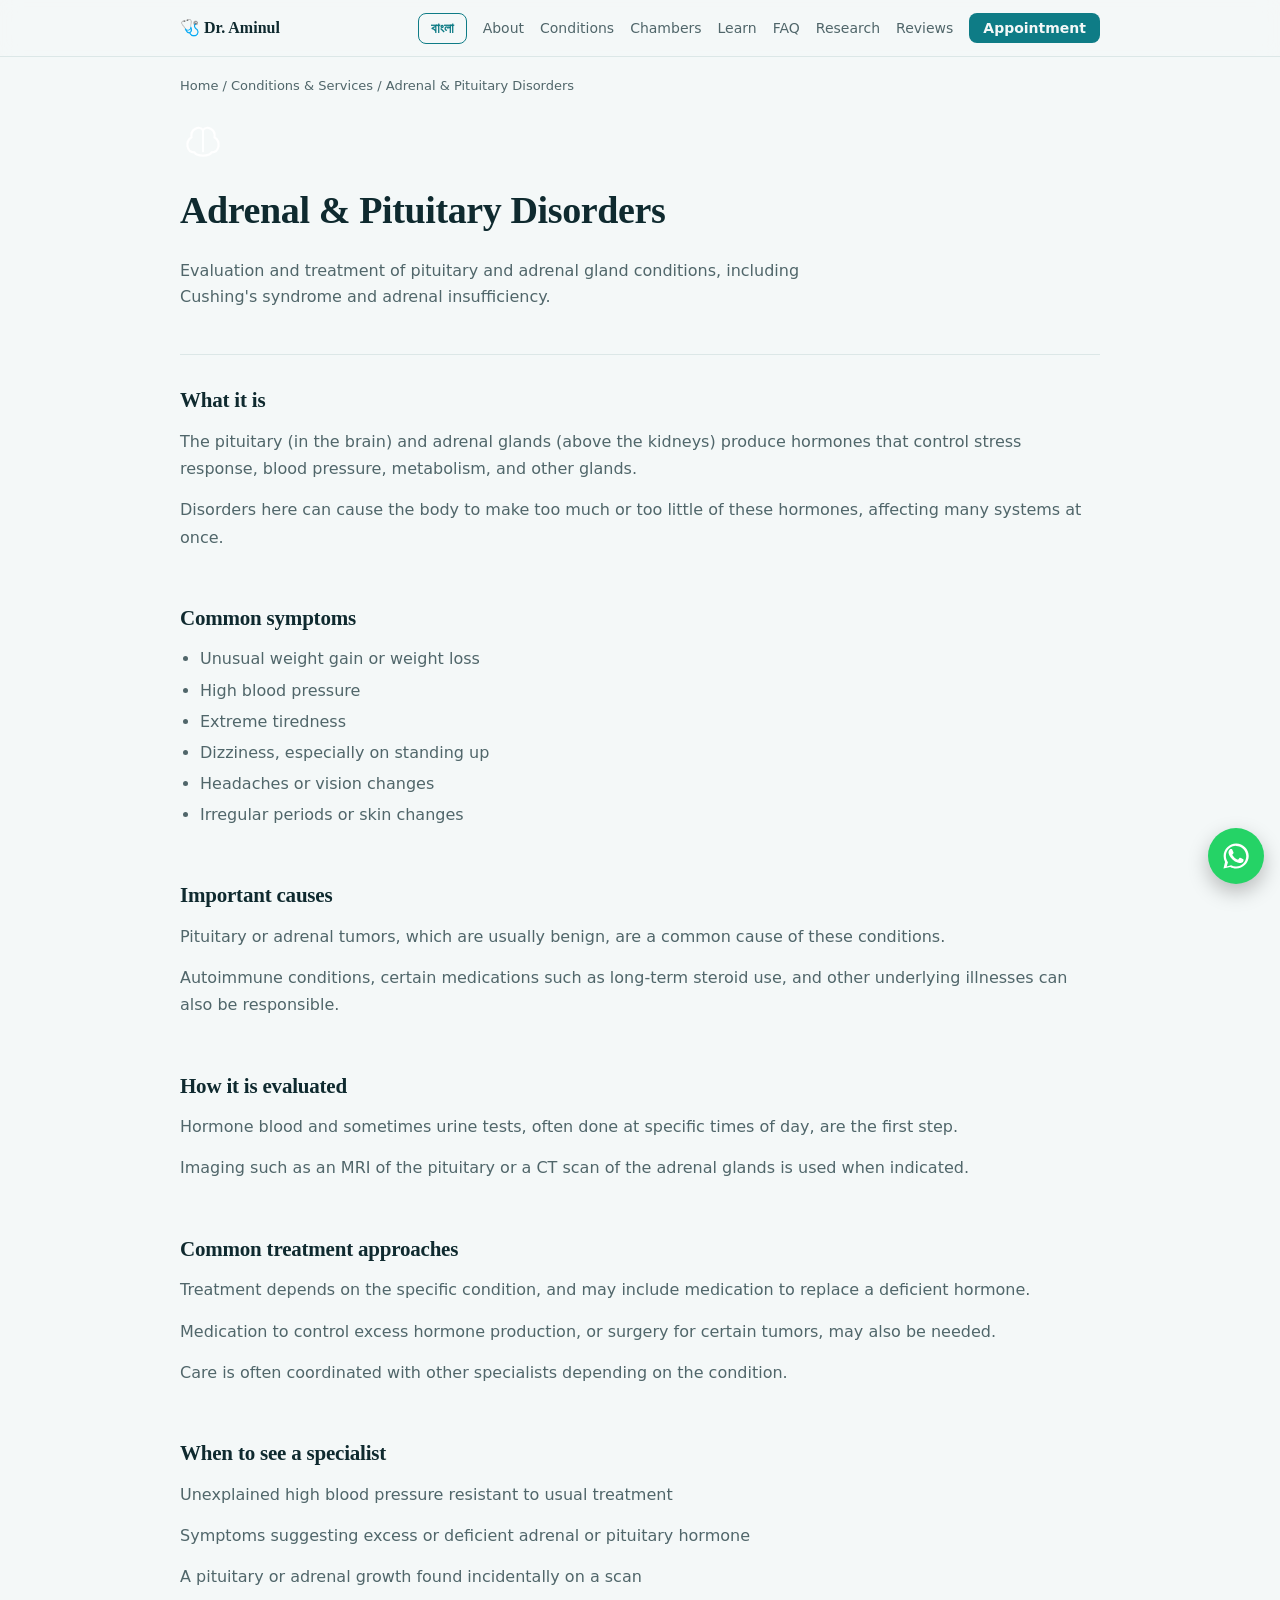
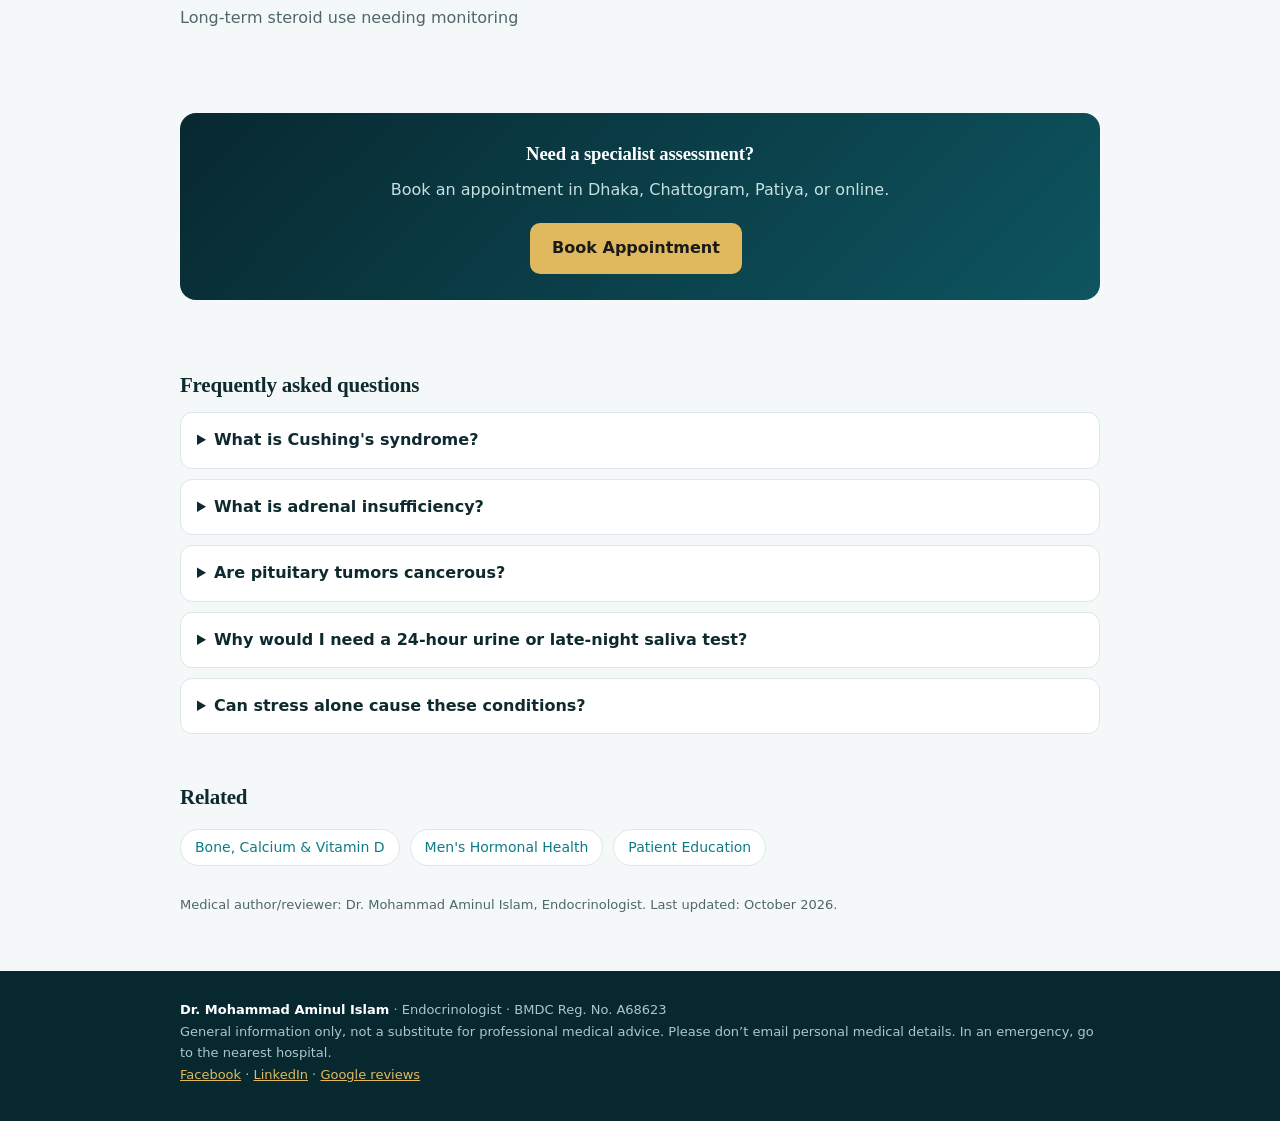
==== commit 2d20faae: "Add files via upload" ====
--- a/adrenal.html
+++ b/adrenal.html
@@ -16,7 +16,7 @@
 <header class="top"><div class="w"><a href="index.html" style="text-decoration:none;color:inherit"><span class="brand">🩺 Dr. Aminul</span></a><nav><button id="lt" class="lt" type="button">বাংলা</button><a href="index.html#about">About</a><a href="index.html#care">Conditions</a><a href="index.html#book">Chambers</a><a href="index.html#learn">Learn</a><a href="index.html#faq">FAQ</a><a href="index.html#research">Research</a><a href="index.html#reviews">Reviews</a><a class="bk" href="index.html#book">Appointment</a></nav></div></header>
 <div class="w">
 <p class="crumb"><a href="index.html">Home</a> / <a href="index.html#care">Conditions &amp; Services</a> / Adrenal & Pituitary Disorders</p>
-<header class="page-head"><h1><span class="en">Adrenal & Pituitary Disorders</span><span class="bn">অ্যাড্রিনাল ও পিটুইটারি রোগ</span></h1><p class="sub"><span class="en">Evaluation and treatment of pituitary and adrenal gland conditions, including Cushing's syndrome and adrenal insufficiency.</span><span class="bn">কুশিং সিনড্রোম ও অ্যাড্রিনাল অপ্রতুলতাসহ পিটুইটারি ও অ্যাড্রিনাল গ্রন্থির সমস্যার মূল্যায়ন ও চিকিৎসা।</span></p></header>
+<header class="page-head cond-head"><div class="cond-badge"><svg width="46" height="46" viewBox="0 0 64 64" xmlns="http://www.w3.org/2000/svg"><path d="M20 45 C9 45 7 30 16 24 C14 13 27 7 32 14 C37 7 50 13 48 24 C57 30 55 45 44 45 C40 51 24 51 20 45 Z" fill="none" stroke="#fff" stroke-width="3"/><line x1="32" y1="14" x2="32" y2="45" stroke="#fff" stroke-width="2.5"/></svg></div><div><h1><span class="en">Adrenal & Pituitary Disorders</span><span class="bn">অ্যাড্রিনাল ও পিটুইটারি রোগ</span></h1><p class="sub"><span class="en">Evaluation and treatment of pituitary and adrenal gland conditions, including Cushing's syndrome and adrenal insufficiency.</span><span class="bn">কুশিং সিনড্রোম ও অ্যাড্রিনাল অপ্রতুলতাসহ পিটুইটারি ও অ্যাড্রিনাল গ্রন্থির সমস্যার মূল্যায়ন ও চিকিৎসা।</span></p></div></header>
 <main>
 <section class="reveal article"><h2><span class="en">What it is</span><span class="bn">এটি কী</span></h2><p><span class="en">The pituitary (in the brain) and adrenal glands (above the kidneys) produce hormones that control stress response, blood pressure, metabolism, and other glands.</span><span class="bn">পিটুইটারি (মস্তিষ্কে) ও অ্যাড্রিনাল গ্রন্থি (কিডনির উপরে) এমন হরমোন তৈরি করে যা চাপ মোকাবিলা, রক্তচাপ, বিপাক ও অন্যান্য গ্রন্থি নিয়ন্ত্রণ করে।</span></p><p><span class="en">Disorders here can cause the body to make too much or too little of these hormones, affecting many systems at once.</span><span class="bn">এখানে সমস্যা হলে শরীরে এই হরমোন বেশি বা কম তৈরি হতে পারে, যা একইসাথে বিভিন্ন সিস্টেমকে প্রভাবিত করে।</span></p></section>
 <section class="reveal article"><h2><span class="en">Common symptoms</span><span class="bn">সাধারণ লক্ষণ</span></h2><ul><li><span class="en">Unusual weight gain or weight loss</span><span class="bn">অস্বাভাবিক ওজন বৃদ্ধি বা হ্রাস</span></li><li><span class="en">High blood pressure</span><span class="bn">উচ্চ রক্তচাপ</span></li><li><span class="en">Extreme tiredness</span><span class="bn">তীব্র ক্লান্তি</span></li><li><span class="en">Dizziness, especially on standing up</span><span class="bn">মাথা ঘোরা, বিশেষত দাঁড়ালে</span></li><li><span class="en">Headaches or vision changes</span><span class="bn">মাথাব্যথা বা দৃষ্টি পরিবর্তন</span></li><li><span class="en">Irregular periods or skin changes</span><span class="bn">অনিয়মিত মাসিক বা ত্বকের পরিবর্তন</span></li></ul></section>
--- a/assets/style.css
+++ b/assets/style.css
@@ -27,8 +27,7 @@
 .path{display:flex;flex-direction:column;gap:6px;text-decoration:none;color:var(--ink)}.path .go{font-size:13px;color:var(--acc);font-weight:600}
 .chk{list-style:none;padding:0;margin:0}.chk li{padding:4px 0 4px 22px;position:relative;color:var(--mute);font-size:14.5px}.chk li:before{content:"✓";position:absolute;left:0;color:var(--acc);font-weight:700}
 .viewall{display:block;margin:16px auto 0;background:transparent;border:1.5px solid var(--acc);color:var(--acc);border-radius:10px;padding:10px 20px;font:600 14px system-ui,sans-serif;cursor:pointer}.more-pubs{margin-top:10px}
-@keyframes fadeUp{from{opacity:0;transform:translateY(14px)}to{opacity:1;transform:none}}
-@media (prefers-reduced-motion: no-preference){.reveal{animation:fadeUp .6s ease-out both}.hero h1,.hero .eyebrow,.hero>.w>div>p,.hero .chips,.hero-sec,.hero .btn{animation:fadeUp .7s ease-out both}.hero .frame{animation:fadeUp .8s .15s ease-out both}}
+@media (prefers-reduced-motion: no-preference){.reveal{opacity:0;transform:translateY(18px);transition:opacity .6s ease-out,transform .6s ease-out}.reveal.in{opacity:1;transform:none}.hero h1,.hero .eyebrow,.hero>.w>div>p,.hero .chips,.hero-sec,.hero .btn{animation:fadeUp .7s ease-out both}.hero .frame{animation:fadeUp .8s .15s ease-out both}@keyframes fadeUp{from{opacity:0;transform:translateY(14px)}to{opacity:1;transform:none}}}
 .frame{position:relative;max-width:380px;margin:0 auto}.frame:before{content:"";position:absolute;inset:14px -14px -14px 14px;border:2px solid #e0b95f;border-radius:22px}
 .frame img{position:relative;width:100%;display:block;border-radius:22px;box-shadow:0 18px 40px rgba(0,0,0,.35)}
 .stats{margin-top:-28px;position:relative}.stats .w{display:grid;grid-template-columns:repeat(2,1fr);gap:1px;background:var(--line);border:1px solid var(--line);border-radius:14px;box-shadow:var(--sh);overflow:hidden;padding:0;max-width:920px}
@@ -59,6 +58,16 @@
 html:not([lang=bn]) .bn{display:none}
 .bn{letter-spacing:0;text-transform:none;font-family:"Noto Sans Bengali","Kalpurush","Siyam Rupali",system-ui,sans-serif;font-style:normal}
 .lt{background:transparent;border:1.5px solid var(--acc);color:var(--acc);border-radius:8px;padding:6px 12px;font:600 14px system-ui,sans-serif;cursor:pointer}
-.cond-head{display:flex;align-items:center;gap:18px}
-.cond-badge{flex:none;width:84px;height:84px;border-radius:50%;background:linear-gradient(135deg,#0e7c86,#0a5a61);display:flex;align-items:center;justify-content:center;box-shadow:0 6px 18px rgba(14,124,134,.25)}
-@media(max-width:480px){.cond-head{gap:12px}.cond-badge{width:60px;height:60px}.cond-badge svg{width:32px;height:32px}}
+
+/* Accessibility and mobile conversion improvements */
+.skip-link{position:fixed;left:12px;top:-60px;z-index:1000;background:var(--card);color:var(--ink);border:2px solid var(--acc);padding:8px 12px;border-radius:8px;text-decoration:none;font-weight:700}.skip-link:focus{top:12px}
+.lead-note{max-width:780px;background:color-mix(in srgb,var(--acc) 7%,var(--card));border-left:4px solid var(--acc);padding:12px 16px;border-radius:10px;color:var(--ink)}
+.mobile-actions{display:none}
+@media(max-width:560px){
+  body{padding-bottom:70px}
+  .mobile-actions{position:fixed;display:grid;grid-template-columns:repeat(3,1fr);left:10px;right:10px;bottom:calc(10px + env(safe-area-inset-bottom,0px));z-index:45;background:var(--card);border:1px solid var(--line);border-radius:14px;box-shadow:0 8px 28px rgba(0,0,0,.16);overflow:hidden}
+  .mobile-actions a{padding:11px 4px;text-align:center;text-decoration:none;color:var(--ink);font-size:12px;font-weight:700;border-right:1px solid var(--line)}
+  .mobile-actions a:last-child{border-right:0;background:var(--acc);color:#fff}
+  .wa-float{bottom:calc(82px + env(safe-area-inset-bottom,0px));width:48px;height:48px}
+  .wa-float svg{width:25px;height:25px}
+}
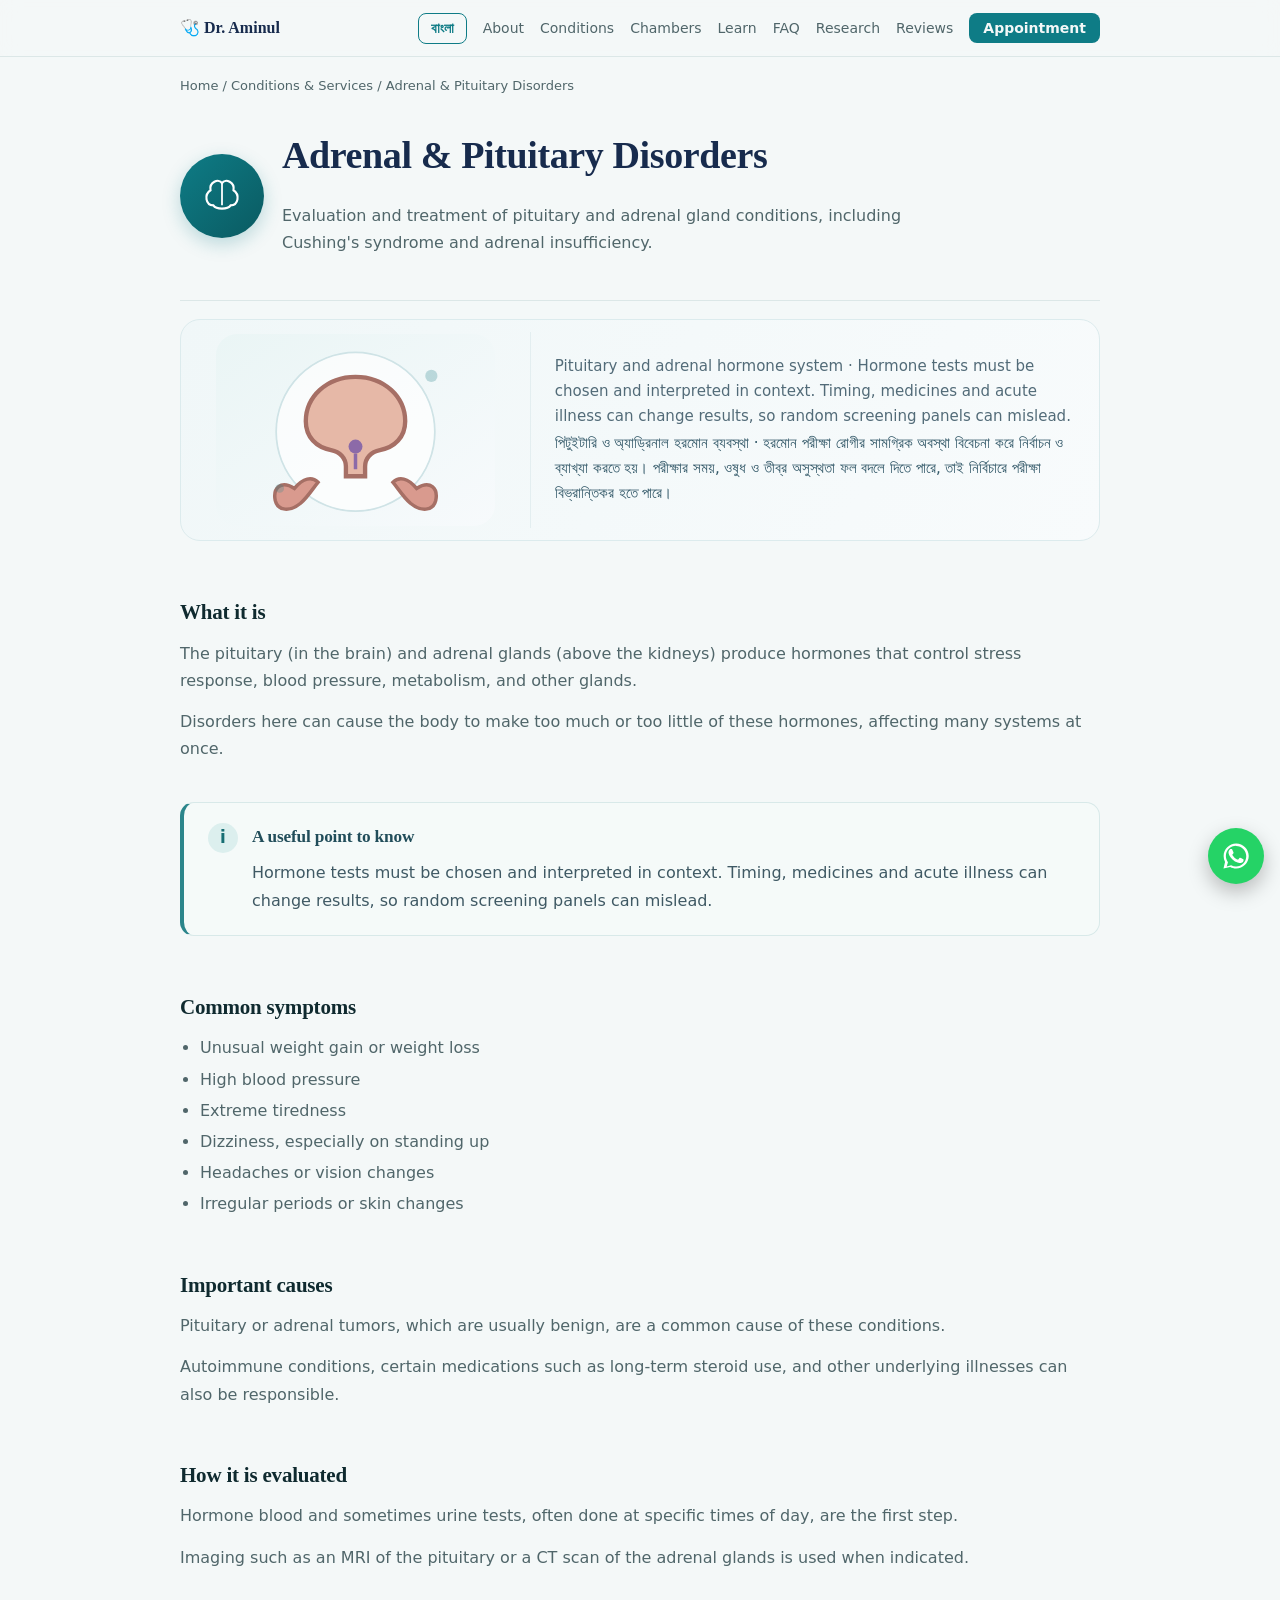
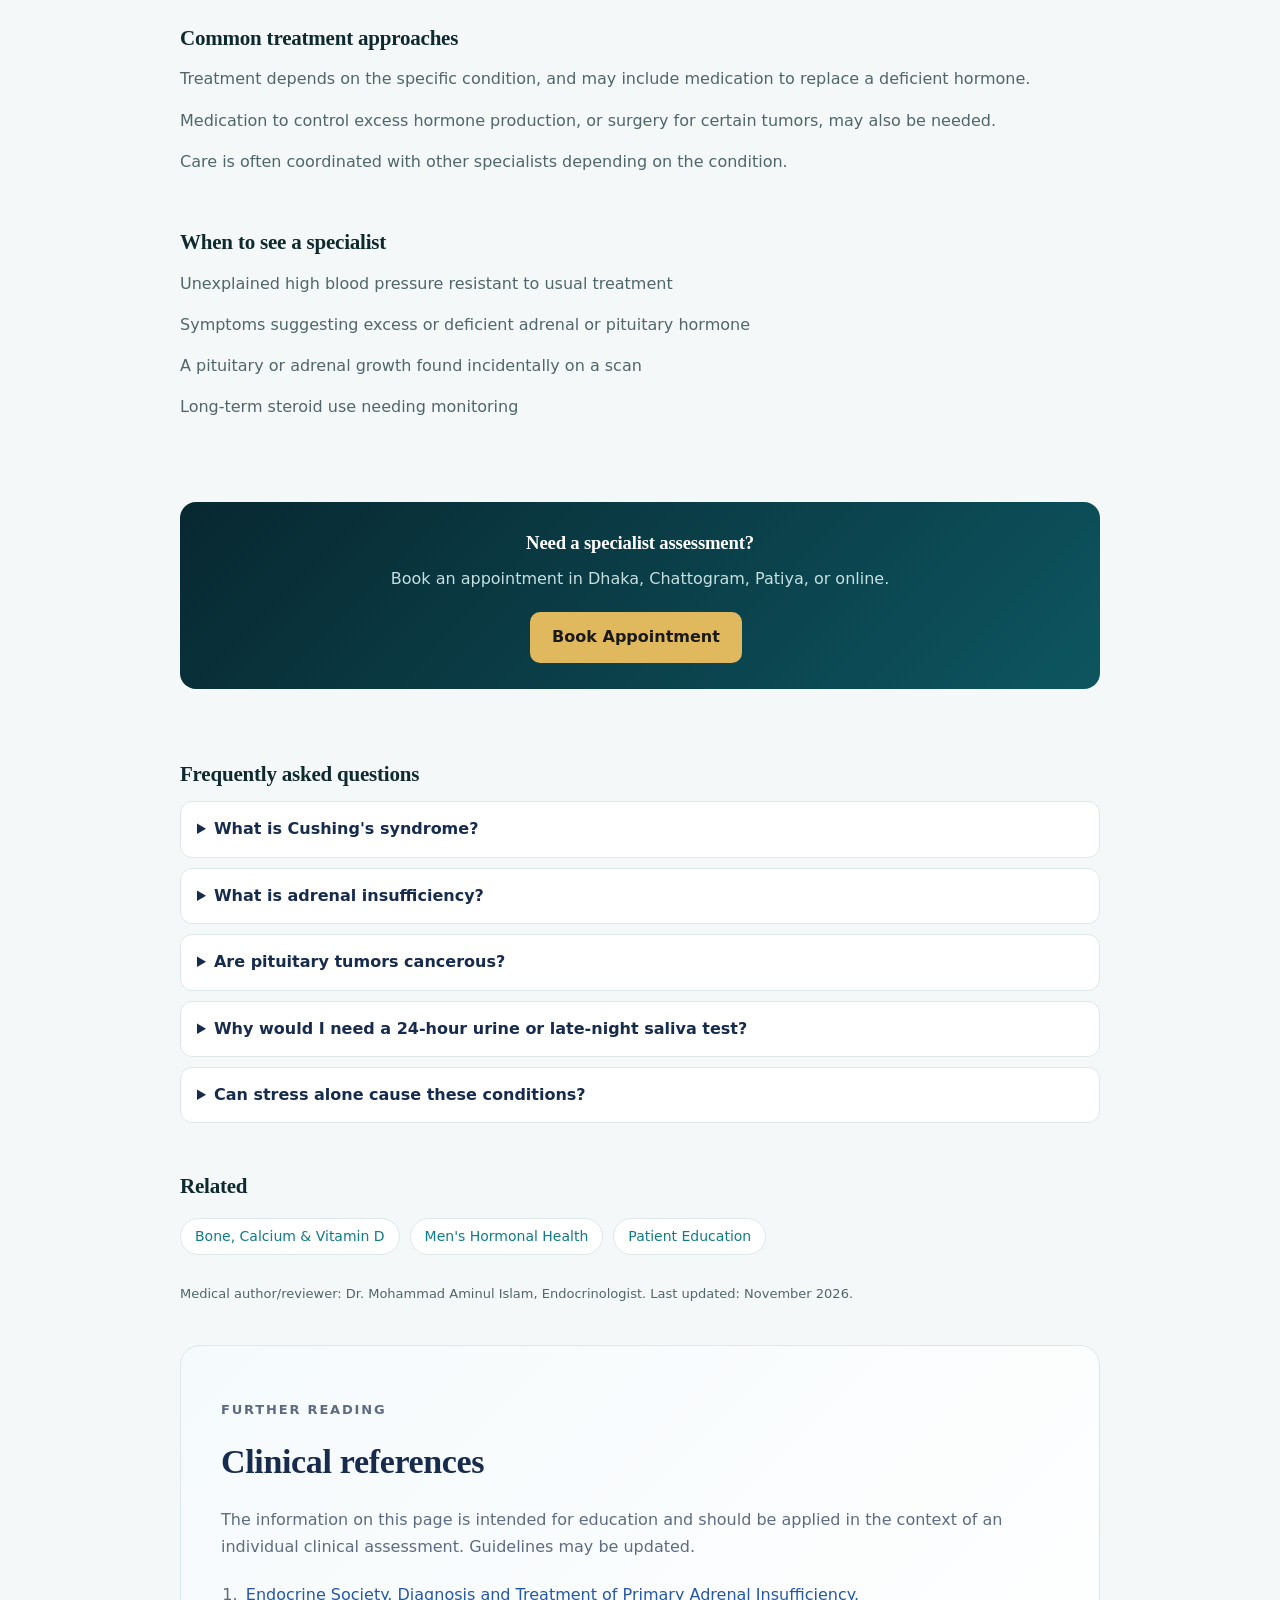
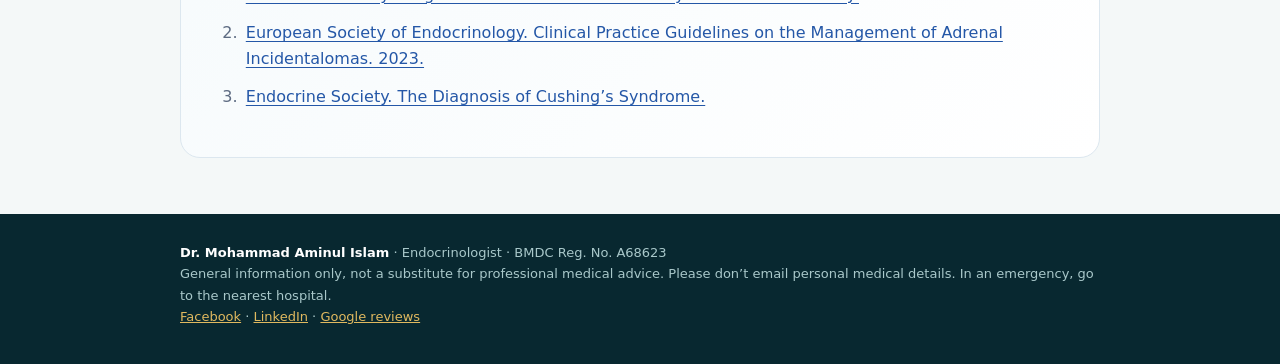
==== commit c04e338a: "Add files via upload" ====
--- a/adrenal.html
+++ b/adrenal.html
@@ -9,7 +9,7 @@
 <meta property="og:description" content="Evaluation and treatment of pituitary and adrenal gland conditions, including Cushing's syndrome and adrenal insufficiency.">
 <meta name="twitter:card" content="summary">
 <link rel="icon" href="favicon.svg" type="image/svg+xml"><link rel="icon" href="favicon-32.png" sizes="32x32"><link rel="apple-touch-icon" href="favicon-180.png"><link rel="stylesheet" href="assets/style.css">
-<script type="application/ld+json">{"@context": "https://schema.org", "@type": "MedicalWebPage", "name": "Adrenal & Pituitary Disorders", "description": "Evaluation and treatment of pituitary and adrenal gland conditions, including Cushing's syndrome and adrenal insufficiency.", "url": "https://draminulislam.com/adrenal.html", "lastReviewed": "2026-10-01", "reviewedBy": {"@type": "Physician", "name": "Dr. Mohammad Aminul Islam"}, "about": {"@type": "MedicalCondition", "name": "Adrenal & Pituitary Disorders"}}</script>
+<script type="application/ld+json">{"@context": "https://schema.org", "@type": "MedicalWebPage", "name": "Adrenal & Pituitary Disorders", "description": "Evaluation and treatment of pituitary and adrenal gland conditions, including Cushing's syndrome and adrenal insufficiency.", "url": "https://draminulislam.com/adrenal.html", "lastReviewed": "2026-11-04", "reviewedBy": {"@type": "Physician", "name": "Dr. Mohammad Aminul Islam"}, "about": {"@type": "MedicalCondition", "name": "Adrenal & Pituitary Disorders"}}</script>
 <script type="application/ld+json">{"@context": "https://schema.org", "@type": "BreadcrumbList", "itemListElement": [{"@type": "ListItem", "position": 1, "name": "Home", "item": "https://draminulislam.com/"}, {"@type": "ListItem", "position": 2, "name": "Conditions & Services", "item": "https://draminulislam.com/index.html#care"}, {"@type": "ListItem", "position": 3, "name": "Adrenal & Pituitary Disorders", "item": "https://draminulislam.com/adrenal.html"}]}</script>
 <script type="application/ld+json">{"@context": "https://schema.org", "@type": "FAQPage", "mainEntity": [{"@type": "Question", "name": "What is Cushing's syndrome?", "acceptedAnswer": {"@type": "Answer", "text": "A condition caused by excess cortisol hormone, leading to weight gain, high blood pressure, and other changes; it can result from a tumor or long-term steroid medication."}}, {"@type": "Question", "name": "What is adrenal insufficiency?", "acceptedAnswer": {"@type": "Answer", "text": "A condition where the adrenal glands don't produce enough cortisol, causing fatigue, low blood pressure, and other symptoms; it needs hormone replacement."}}, {"@type": "Question", "name": "Are pituitary tumors cancerous?", "acceptedAnswer": {"@type": "Answer", "text": "Most pituitary tumors are benign, not cancer, though they can still affect hormone levels and sometimes nearby structures like vision."}}, {"@type": "Question", "name": "Why would I need a 24-hour urine or late-night saliva test?", "acceptedAnswer": {"@type": "Answer", "text": "Some hormones like cortisol vary through the day, so these tests help capture a more complete picture than a single blood draw."}}, {"@type": "Question", "name": "Can stress alone cause these conditions?", "acceptedAnswer": {"@type": "Answer", "text": "Ordinary stress doesn't cause adrenal or pituitary disease, though these conditions can sometimes be mistaken for stress-related symptoms, which is why proper testing matters."}}]}</script>
 </head><body>
@@ -17,8 +17,10 @@
 <div class="w">
 <p class="crumb"><a href="index.html">Home</a> / <a href="index.html#care">Conditions &amp; Services</a> / Adrenal & Pituitary Disorders</p>
 <header class="page-head cond-head"><div class="cond-badge"><svg width="46" height="46" viewBox="0 0 64 64" xmlns="http://www.w3.org/2000/svg"><path d="M20 45 C9 45 7 30 16 24 C14 13 27 7 32 14 C37 7 50 13 48 24 C57 30 55 45 44 45 C40 51 24 51 20 45 Z" fill="none" stroke="#fff" stroke-width="3"/><line x1="32" y1="14" x2="32" y2="45" stroke="#fff" stroke-width="2.5"/></svg></div><div><h1><span class="en">Adrenal & Pituitary Disorders</span><span class="bn">অ্যাড্রিনাল ও পিটুইটারি রোগ</span></h1><p class="sub"><span class="en">Evaluation and treatment of pituitary and adrenal gland conditions, including Cushing's syndrome and adrenal insufficiency.</span><span class="bn">কুশিং সিনড্রোম ও অ্যাড্রিনাল অপ্রতুলতাসহ পিটুইটারি ও অ্যাড্রিনাল গ্রন্থির সমস্যার মূল্যায়ন ও চিকিৎসা।</span></p></div></header>
+<figure class="condition-visual"><img src="assets/medical-adrenal.svg" alt="Pituitary and adrenal hormone system" width="640" height="440" loading="eager"><figcaption><span class="en">Pituitary and adrenal hormone system · Hormone tests must be chosen and interpreted in context. Timing, medicines and acute illness can change results, so random screening panels can mislead.</span><span class="bn">পিটুইটারি ও অ্যাড্রিনাল হরমোন ব্যবস্থা · হরমোন পরীক্ষা রোগীর সামগ্রিক অবস্থা বিবেচনা করে নির্বাচন ও ব্যাখ্যা করতে হয়। পরীক্ষার সময়, ওষুধ ও তীব্র অসুস্থতা ফল বদলে দিতে পারে, তাই নির্বিচারে পরীক্ষা বিভ্রান্তিকর হতে পারে।</span></figcaption></figure>
 <main>
 <section class="reveal article"><h2><span class="en">What it is</span><span class="bn">এটি কী</span></h2><p><span class="en">The pituitary (in the brain) and adrenal glands (above the kidneys) produce hormones that control stress response, blood pressure, metabolism, and other glands.</span><span class="bn">পিটুইটারি (মস্তিষ্কে) ও অ্যাড্রিনাল গ্রন্থি (কিডনির উপরে) এমন হরমোন তৈরি করে যা চাপ মোকাবিলা, রক্তচাপ, বিপাক ও অন্যান্য গ্রন্থি নিয়ন্ত্রণ করে।</span></p><p><span class="en">Disorders here can cause the body to make too much or too little of these hormones, affecting many systems at once.</span><span class="bn">এখানে সমস্যা হলে শরীরে এই হরমোন বেশি বা কম তৈরি হতে পারে, যা একইসাথে বিভিন্ন সিস্টেমকে প্রভাবিত করে।</span></p></section>
+<section class="key-clinical-note"><div class="note-mark" aria-hidden="true">i</div><div><h2><span class="en">A useful point to know</span><span class="bn">জেনে রাখা জরুরি</span></h2><p><span class="en">Hormone tests must be chosen and interpreted in context. Timing, medicines and acute illness can change results, so random screening panels can mislead.</span><span class="bn">হরমোন পরীক্ষা রোগীর সামগ্রিক অবস্থা বিবেচনা করে নির্বাচন ও ব্যাখ্যা করতে হয়। পরীক্ষার সময়, ওষুধ ও তীব্র অসুস্থতা ফল বদলে দিতে পারে, তাই নির্বিচারে পরীক্ষা বিভ্রান্তিকর হতে পারে।</span></p></div></section>
 <section class="reveal article"><h2><span class="en">Common symptoms</span><span class="bn">সাধারণ লক্ষণ</span></h2><ul><li><span class="en">Unusual weight gain or weight loss</span><span class="bn">অস্বাভাবিক ওজন বৃদ্ধি বা হ্রাস</span></li><li><span class="en">High blood pressure</span><span class="bn">উচ্চ রক্তচাপ</span></li><li><span class="en">Extreme tiredness</span><span class="bn">তীব্র ক্লান্তি</span></li><li><span class="en">Dizziness, especially on standing up</span><span class="bn">মাথা ঘোরা, বিশেষত দাঁড়ালে</span></li><li><span class="en">Headaches or vision changes</span><span class="bn">মাথাব্যথা বা দৃষ্টি পরিবর্তন</span></li><li><span class="en">Irregular periods or skin changes</span><span class="bn">অনিয়মিত মাসিক বা ত্বকের পরিবর্তন</span></li></ul></section>
 <section class="reveal article"><h2><span class="en">Important causes</span><span class="bn">গুরুত্বপূর্ণ কারণ</span></h2><p><span class="en">Pituitary or adrenal tumors, which are usually benign, are a common cause of these conditions.</span><span class="bn">পিটুইটারি বা অ্যাড্রিনাল টিউমার, যা সাধারণত নিরীহ, এই সমস্যাগুলোর একটি সাধারণ কারণ।</span></p><p><span class="en">Autoimmune conditions, certain medications such as long-term steroid use, and other underlying illnesses can also be responsible.</span><span class="bn">অটোইমিউন সমস্যা, দীর্ঘমেয়াদী স্টেরয়েড ব্যবহারের মতো কিছু ওষুধ এবং অন্যান্য অন্তর্নিহিত রোগও এর কারণ হতে পারে।</span></p></section>
 <section class="reveal article"><h2><span class="en">How it is evaluated</span><span class="bn">কীভাবে মূল্যায়ন করা হয়</span></h2><p><span class="en">Hormone blood and sometimes urine tests, often done at specific times of day, are the first step.</span><span class="bn">নির্দিষ্ট সময়ে করা হরমোন রক্ত এবং কখনো কখনো প্রস্রাব পরীক্ষা মূল্যায়নের প্রথম ধাপ।</span></p><p><span class="en">Imaging such as an MRI of the pituitary or a CT scan of the adrenal glands is used when indicated.</span><span class="bn">প্রয়োজনে পিটুইটারির এমআরআই বা অ্যাড্রিনাল গ্রন্থির সিটি স্ক্যান ব্যবহার করা হয়।</span></p></section>
@@ -27,7 +29,19 @@
 <section class="reveal article"><div class="cta-banner"><h3><span class="en">Need a specialist assessment?</span><span class="bn">বিশেষজ্ঞ মূল্যায়ন দরকার?</span></h3><p><span class="en">Book an appointment in Dhaka, Chattogram, Patiya, or online.</span><span class="bn">ঢাকা, চট্টগ্রাম, পটিয়া অথবা অনলাইনে অ্যাপয়েন্টমেন্ট নিন।</span></p><a class="btn" href="index.html#book"><span class="en">Book Appointment</span><span class="bn">অ্যাপয়েন্টমেন্ট নিন</span></a></div></section>
 <section class="reveal article"><h2><span class="en">Frequently asked questions</span><span class="bn">প্রায়শই জিজ্ঞাসিত প্রশ্ন</span></h2><details><summary><span class="en">What is Cushing's syndrome?</span><span class="bn">কুশিং সিনড্রোম কী?</span></summary><p><span class="en">A condition caused by excess cortisol hormone, leading to weight gain, high blood pressure, and other changes; it can result from a tumor or long-term steroid medication.</span><span class="bn">অতিরিক্ত কর্টিসল হরমোনের কারণে হওয়া একটি সমস্যা, যা ওজন বৃদ্ধি, উচ্চ রক্তচাপ ও অন্যান্য পরিবর্তন ঘটায়; এটি টিউমার বা দীর্ঘমেয়াদী স্টেরয়েড ওষুধের কারণে হতে পারে।</span></p></details><details><summary><span class="en">What is adrenal insufficiency?</span><span class="bn">অ্যাড্রিনাল অপ্রতুলতা কী?</span></summary><p><span class="en">A condition where the adrenal glands don't produce enough cortisol, causing fatigue, low blood pressure, and other symptoms; it needs hormone replacement.</span><span class="bn">এমন একটি সমস্যা যেখানে অ্যাড্রিনাল গ্রন্থি পর্যাপ্ত কর্টিসল তৈরি করে না, যার ফলে ক্লান্তি, কম রক্তচাপ ও অন্যান্য লক্ষণ দেখা দেয়; এর জন্য হরমোন প্রতিস্থাপন প্রয়োজন।</span></p></details><details><summary><span class="en">Are pituitary tumors cancerous?</span><span class="bn">পিটুইটারি টিউমার কি ক্যান্সার?</span></summary><p><span class="en">Most pituitary tumors are benign, not cancer, though they can still affect hormone levels and sometimes nearby structures like vision.</span><span class="bn">বেশিরভাগ পিটুইটারি টিউমার নিরীহ, ক্যান্সার নয়, তবে এরা হরমোনের মাত্রা এবং কখনো কখনো দৃষ্টির মতো আশেপাশের গঠনকে প্রভাবিত করতে পারে।</span></p></details><details><summary><span class="en">Why would I need a 24-hour urine or late-night saliva test?</span><span class="bn">কেন ২৪ ঘণ্টার প্রস্রাব বা রাতের লালা পরীক্ষা প্রয়োজন হতে পারে?</span></summary><p><span class="en">Some hormones like cortisol vary through the day, so these tests help capture a more complete picture than a single blood draw.</span><span class="bn">কর্টিসলের মতো কিছু হরমোন দিনভর পরিবর্তিত হয়, তাই এই পরীক্ষাগুলো একটি রক্ত পরীক্ষার চেয়ে আরও সম্পূর্ণ চিত্র দিতে সাহায্য করে।</span></p></details><details><summary><span class="en">Can stress alone cause these conditions?</span><span class="bn">শুধু মানসিক চাপেই কি এসব সমস্যা হতে পারে?</span></summary><p><span class="en">Ordinary stress doesn't cause adrenal or pituitary disease, though these conditions can sometimes be mistaken for stress-related symptoms, which is why proper testing matters.</span><span class="bn">সাধারণ মানসিক চাপ অ্যাড্রিনাল বা পিটুইটারি রোগের কারণ হয় না, তবে এই সমস্যাগুলোকে কখনো কখনো চাপ-সম্পর্কিত লক্ষণ ভেবে ভুল করা হয়, তাই সঠিক পরীক্ষা গুরুত্বপূর্ণ।</span></p></details></section>
 <section class="reveal article"><h2><span class="en">Related</span><span class="bn">সম্পর্কিত</span></h2><div class="related"><a href="bone.html"><span class="en">Bone, Calcium & Vitamin D</span><span class="bn">হাড়, ক্যালসিয়াম ও ভিটামিন ডি</span></a><a href="mens.html"><span class="en">Men's Hormonal Health</span><span class="bn">পুরুষদের হরমোন স্বাস্থ্য</span></a><a href="index.html#learn"><span class="en">Patient Education</span><span class="bn">রোগী শিক্ষা</span></a></div></section>
-<p class="meta-line"><span class="en">Medical author/reviewer: Dr. Mohammad Aminul Islam, Endocrinologist. Last updated: October 2026.</span><span class="bn">চিকিৎসা লেখক/পর্যালোচক: ডা. মোহাম্মদ আমিনুল ইসলাম, এন্ডোক্রাইনোলজিস্ট। সর্বশেষ হালনাগাদ: অক্টোবর ২০২৬।</span></p>
+<p class="meta-line"><span class="en">Medical author/reviewer: Dr. Mohammad Aminul Islam, Endocrinologist. Last updated: November 2026.</span><span class="bn">চিকিৎসা লেখক/পর্যালোচক: ডা. মোহাম্মদ আমিনুল ইসলাম, এন্ডোক্রাইনোলজিস্ট। সর্বশেষ হালনাগাদ: নভেম্বর ২০২৬।</span></p>
+
+<section class="clinical-references" id="clinical-references" aria-labelledby="references-heading">
+  <div class="references-inner">
+    <p class="eyebrow">Further reading</p>
+    <h2 id="references-heading">Clinical references</h2>
+    <p>The information on this page is intended for education and should be applied in the context of an individual clinical assessment. Guidelines may be updated.</p>
+    <ol><li><a href="https://www.endocrine.org/clinical-practice-guidelines/primary-adrenal-insufficiency" target="_blank" rel="noopener noreferrer">Endocrine Society. Diagnosis and Treatment of Primary Adrenal Insufficiency.</a></li>
+<li><a href="https://doi.org/10.1093/ejendo/lvad066" target="_blank" rel="noopener noreferrer">European Society of Endocrinology. Clinical Practice Guidelines on the Management of Adrenal Incidentalomas. 2023.</a></li>
+<li><a href="https://www.endocrine.org/clinical-practice-guidelines/diagnosis-of-cushing-syndrome" target="_blank" rel="noopener noreferrer">Endocrine Society. The Diagnosis of Cushing’s Syndrome.</a></li></ol>
+  </div>
+</section>
+
 </main>
 </div>
 <footer><div class="w"><b>Dr. Mohammad Aminul Islam</b> · Endocrinologist · BMDC Reg. No. A68623<br>General information only, not a substitute for professional medical advice. Please don’t email personal medical details. In an emergency, go to the nearest hospital.<br><a href="https://www.facebook.com/share/16Ec8BLWMN2/">Facebook</a> · <a href="https://www.linkedin.com/in/mohammad-aminul-islam-686091294">LinkedIn</a> · <a href="https://share.google/inh2LFFBDtszWjzEe">Google reviews</a></div></footer>
--- a/assets/style.css
+++ b/assets/style.css
@@ -27,7 +27,8 @@
 .path{display:flex;flex-direction:column;gap:6px;text-decoration:none;color:var(--ink)}.path .go{font-size:13px;color:var(--acc);font-weight:600}
 .chk{list-style:none;padding:0;margin:0}.chk li{padding:4px 0 4px 22px;position:relative;color:var(--mute);font-size:14.5px}.chk li:before{content:"✓";position:absolute;left:0;color:var(--acc);font-weight:700}
 .viewall{display:block;margin:16px auto 0;background:transparent;border:1.5px solid var(--acc);color:var(--acc);border-radius:10px;padding:10px 20px;font:600 14px system-ui,sans-serif;cursor:pointer}.more-pubs{margin-top:10px}
-@media (prefers-reduced-motion: no-preference){.reveal{opacity:0;transform:translateY(18px);transition:opacity .6s ease-out,transform .6s ease-out}.reveal.in{opacity:1;transform:none}.hero h1,.hero .eyebrow,.hero>.w>div>p,.hero .chips,.hero-sec,.hero .btn{animation:fadeUp .7s ease-out both}.hero .frame{animation:fadeUp .8s .15s ease-out both}@keyframes fadeUp{from{opacity:0;transform:translateY(14px)}to{opacity:1;transform:none}}}
+@keyframes fadeUp{from{opacity:0;transform:translateY(14px)}to{opacity:1;transform:none}}
+@media (prefers-reduced-motion: no-preference){.reveal{animation:fadeUp .6s ease-out both}.hero h1,.hero .eyebrow,.hero>.w>div>p,.hero .chips,.hero-sec,.hero .btn{animation:fadeUp .7s ease-out both}.hero .frame{animation:fadeUp .8s .15s ease-out both}}
 .frame{position:relative;max-width:380px;margin:0 auto}.frame:before{content:"";position:absolute;inset:14px -14px -14px 14px;border:2px solid #e0b95f;border-radius:22px}
 .frame img{position:relative;width:100%;display:block;border-radius:22px;box-shadow:0 18px 40px rgba(0,0,0,.35)}
 .stats{margin-top:-28px;position:relative}.stats .w{display:grid;grid-template-columns:repeat(2,1fr);gap:1px;background:var(--line);border:1px solid var(--line);border-radius:14px;box-shadow:var(--sh);overflow:hidden;padding:0;max-width:920px}
@@ -58,16 +59,77 @@
 html:not([lang=bn]) .bn{display:none}
 .bn{letter-spacing:0;text-transform:none;font-family:"Noto Sans Bengali","Kalpurush","Siyam Rupali",system-ui,sans-serif;font-style:normal}
 .lt{background:transparent;border:1.5px solid var(--acc);color:var(--acc);border-radius:8px;padding:6px 12px;font:600 14px system-ui,sans-serif;cursor:pointer}
+.cond-head{display:flex;align-items:center;gap:18px}
+.cond-badge{flex:none;width:84px;height:84px;border-radius:50%;background:linear-gradient(135deg,#0e7c86,#0a5a61);display:flex;align-items:center;justify-content:center;box-shadow:0 6px 18px rgba(14,124,134,.25)}
+@media(max-width:480px){.cond-head{gap:12px}.cond-badge{width:60px;height:60px}.cond-badge svg{width:32px;height:32px}}
 
-/* Accessibility and mobile conversion improvements */
-.skip-link{position:fixed;left:12px;top:-60px;z-index:1000;background:var(--card);color:var(--ink);border:2px solid var(--acc);padding:8px 12px;border-radius:8px;text-decoration:none;font-weight:700}.skip-link:focus{top:12px}
-.lead-note{max-width:780px;background:color-mix(in srgb,var(--acc) 7%,var(--card));border-left:4px solid var(--acc);padding:12px 16px;border-radius:10px;color:var(--ink)}
-.mobile-actions{display:none}
-@media(max-width:560px){
-  body{padding-bottom:70px}
-  .mobile-actions{position:fixed;display:grid;grid-template-columns:repeat(3,1fr);left:10px;right:10px;bottom:calc(10px + env(safe-area-inset-bottom,0px));z-index:45;background:var(--card);border:1px solid var(--line);border-radius:14px;box-shadow:0 8px 28px rgba(0,0,0,.16);overflow:hidden}
-  .mobile-actions a{padding:11px 4px;text-align:center;text-decoration:none;color:var(--ink);font-size:12px;font-weight:700;border-right:1px solid var(--line)}
-  .mobile-actions a:last-child{border-right:0;background:var(--acc);color:#fff}
-  .wa-float{bottom:calc(82px + env(safe-area-inset-bottom,0px));width:48px;height:48px}
-  .wa-float svg{width:25px;height:25px}
+/* Areas of Expertise: consistent medical illustration cards */
+.expertise-intro{max-width:720px;margin:-8px 0 20px;color:var(--mute);font-size:16px}
+.expertise-grid{grid-template-columns:repeat(auto-fit,minmax(min(100%,270px),1fr));gap:16px}
+.expertise-card{padding:0;overflow:hidden;display:flex;flex-direction:column;min-width:0}
+.expertise-card>img{display:block;width:100%;height:154px;object-fit:cover;background:color-mix(in srgb,var(--acc) 5%,var(--card));border-bottom:1px solid var(--line)}
+.expertise-card h3{padding:16px 18px 0;line-height:1.3}
+.expertise-card p{padding:0 18px;line-height:1.65;flex:1}
+.expertise-link{display:inline-block;margin:8px 18px 18px;font-size:14px;font-weight:700;color:var(--acc);text-decoration:none}
+.expertise-link:hover{text-decoration:underline}
+@media(max-width:560px){.expertise-grid{grid-template-columns:1fr 1fr;gap:10px}.expertise-card>img{height:112px}.expertise-card h3{font-size:16px;padding:12px 12px 0}.expertise-card p{font-size:13px;padding:0 12px;line-height:1.55}.expertise-link{font-size:13px;margin:7px 12px 14px}}
+@media(max-width:360px){.expertise-grid{grid-template-columns:1fr}}
+
+/* Condition detail page improvements */
+.condition-visual{margin:18px 0 26px;display:grid;grid-template-columns:minmax(0,1fr);gap:0;background:linear-gradient(120deg,#f0f7f8,#f8fbfc);border:1px solid #dcebed;border-radius:20px;overflow:hidden;}
+.condition-visual img{display:block;width:100%;max-height:300px;object-fit:contain;padding:12px 20px 0;}
+.condition-visual figcaption{padding:12px 20px 17px;color:#526b78;font-size:.94rem;line-height:1.65;border-top:1px solid #e3eef0;}
+.condition-visual figcaption .bn{display:block;margin-top:3px;color:#315767;}
+.key-clinical-note{display:flex;gap:14px;align-items:flex-start;margin:18px 0 26px;padding:18px 20px;border:1px solid #d8e9e9;border-left:4px solid #2b858b;border-radius:14px;background:#f5faf9;}
+.key-clinical-note .note-mark{flex:0 0 30px;width:30px;height:30px;border-radius:50%;display:grid;place-items:center;background:#dcefee;color:#176e73;font-weight:800;font-size:1.05rem;}
+.key-clinical-note h2{font-size:1.08rem;margin:0 0 7px;color:#214d5a;}
+.key-clinical-note p{margin:0;line-height:1.75;color:#3f5964;}
+@media(min-width:760px){.condition-visual{grid-template-columns:minmax(240px,38%) 1fr;align-items:center;min-height:205px}.condition-visual img{max-height:220px;padding:14px 16px}.condition-visual figcaption{border-top:0;border-left:1px solid #e3eef0;padding:22px 24px}.key-clinical-note{padding:20px 24px}}
+@media(prefers-reduced-motion:reduce){.condition-visual,.key-clinical-note{scroll-behavior:auto}}
+
+
+
+/* ===== Refined visual layer: November 2026 ===== */
+:root {
+  --site-ink: #172b4d;
+  --site-muted: #5d6b82;
+  --site-teal: #087f8c;
+  --site-blue: #2457a7;
+  --site-soft: #f1f7fb;
+  --site-line: #dce7ef;
 }
+html { scroll-behavior: smooth; }
+body { color: var(--site-ink); }
+.trust-section { padding: clamp(3.5rem, 7vw, 6rem) 0; position: relative; }
+.trust-section .section-heading { max-width: 760px; margin: 0 auto 2.25rem; text-align: center; }
+.trust-section .section-heading h2 { line-height: 1.15; letter-spacing: -.025em; }
+.trust-section .section-heading p:not(.eyebrow) { color: var(--site-muted); line-height: 1.75; }
+.trust-grid { display: grid; grid-template-columns: repeat(3, minmax(0, 1fr)); gap: 1.15rem; }
+.trust-card {
+  position: relative; padding: 1.5rem; border: 1px solid var(--site-line);
+  border-radius: 18px; background: linear-gradient(145deg, #fff 0%, #f7fbfd 100%);
+  box-shadow: 0 8px 24px rgba(27, 55, 85, .055);
+  transition: transform .22s ease, box-shadow .22s ease, border-color .22s ease;
+}
+.trust-card:hover { transform: translateY(-4px); border-color: #a9d4dc; box-shadow: 0 14px 32px rgba(27, 55, 85, .10); }
+.trust-number { display: inline-flex; align-items: center; justify-content: center; width: 2.15rem; height: 2.15rem; border-radius: 10px; background: #e3f3f4; color: var(--site-teal); font-weight: 800; font-size: .82rem; }
+.trust-card h3 { margin: 1rem 0 .55rem; color: var(--site-ink); font-size: 1.12rem; line-height: 1.35; }
+.trust-card p { margin: 0; color: var(--site-muted); line-height: 1.7; font-size: .96rem; }
+.clinical-references { margin: 2.5rem auto; padding: clamp(1.5rem, 4vw, 2.5rem); border: 1px solid var(--site-line); border-radius: 20px; background: linear-gradient(135deg, #f5fafc, #fff); }
+.references-inner { max-width: 980px; margin: 0 auto; }
+.clinical-references h2 { margin: .25rem 0 .75rem; color: var(--site-ink); }
+.clinical-references p { color: var(--site-muted); line-height: 1.7; }
+.clinical-references ol { padding-left: 1.35rem; margin: 1rem 0 0; }
+.clinical-references li { padding: .35rem 0 .45rem .2rem; color: var(--site-muted); line-height: 1.6; }
+.clinical-references a { color: var(--site-blue); text-decoration-thickness: 1px; text-underline-offset: 3px; }
+.clinical-references a:hover { color: var(--site-teal); }
+@media (max-width: 900px) { .trust-grid { grid-template-columns: repeat(2, minmax(0, 1fr)); } }
+@media (max-width: 600px) {
+  .trust-grid { grid-template-columns: 1fr; gap: .85rem; }
+  .trust-card { padding: 1.2rem; border-radius: 15px; }
+  .clinical-references { margin: 1.5rem 0; border-radius: 15px; padding: 1.25rem; }
+}
+@media (prefers-reduced-motion: reduce) {
+  html { scroll-behavior: auto; }
+  .trust-card { transition: none; }
+}
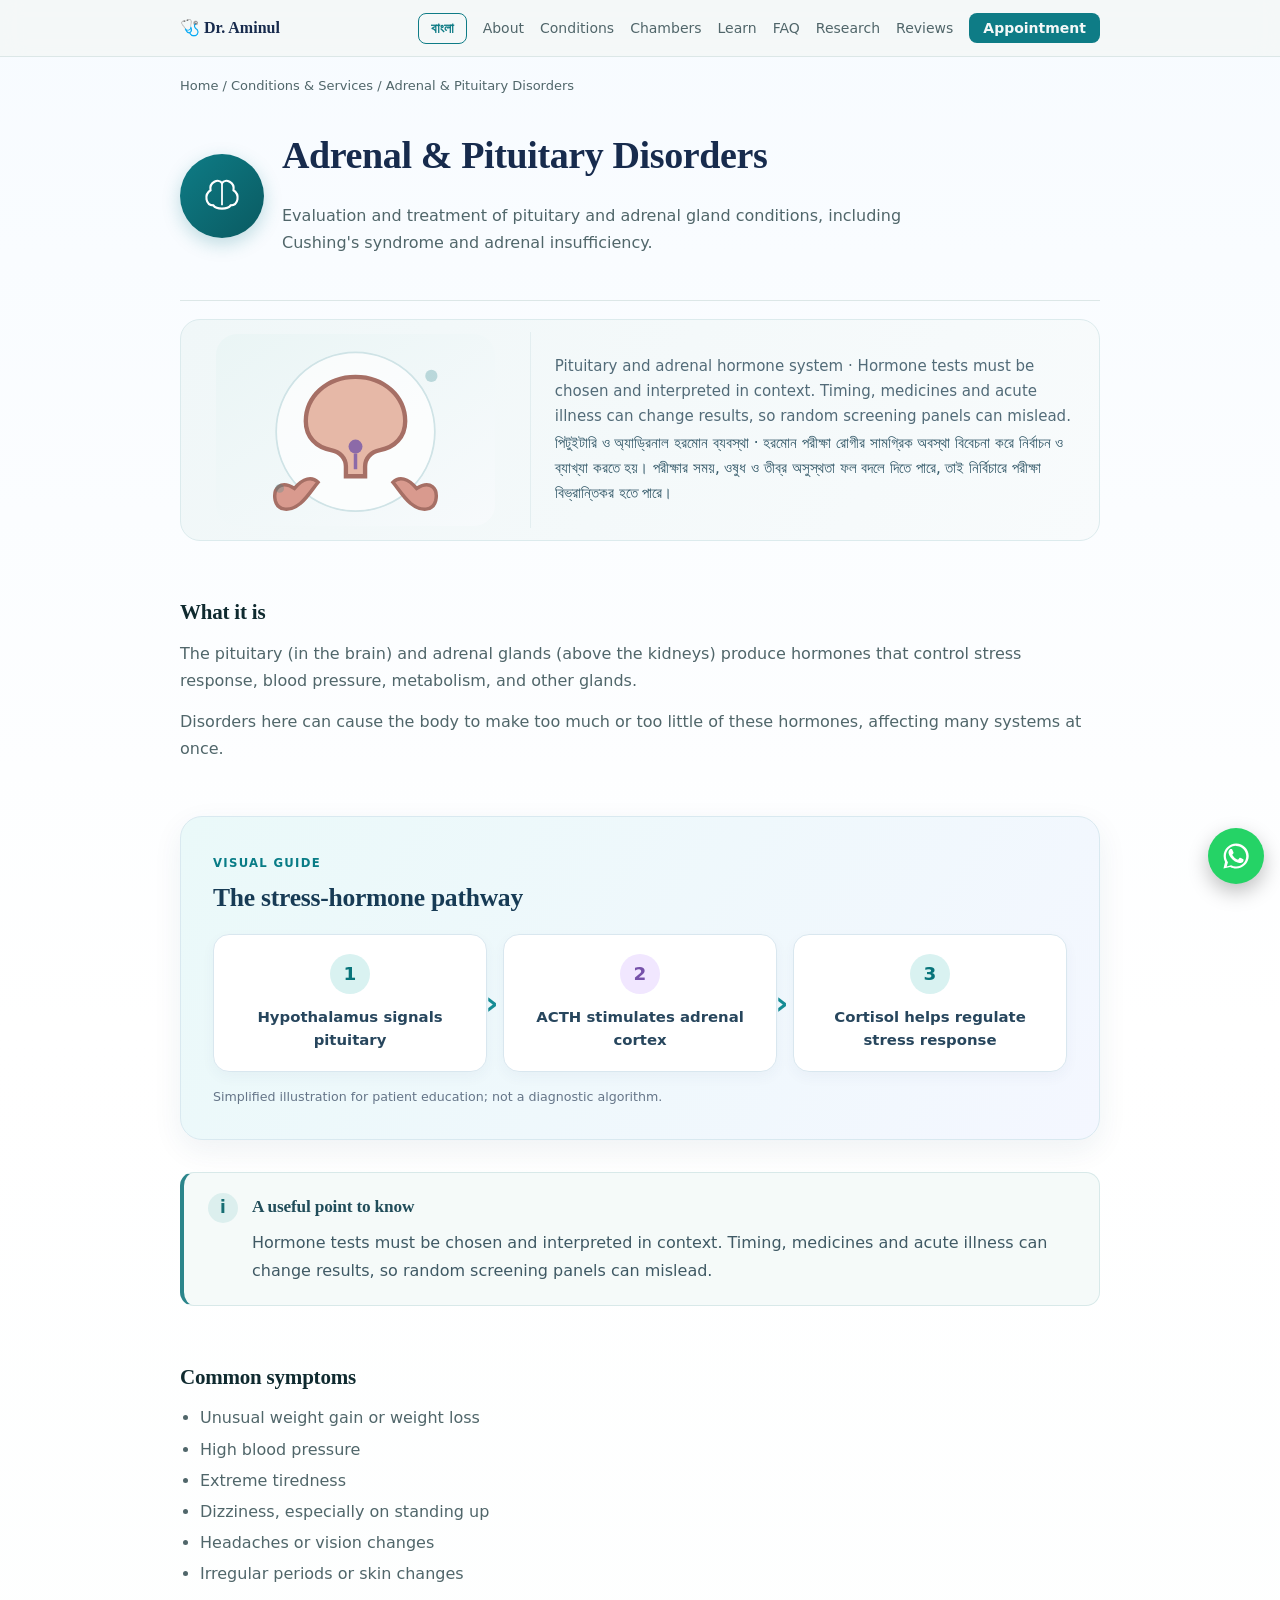
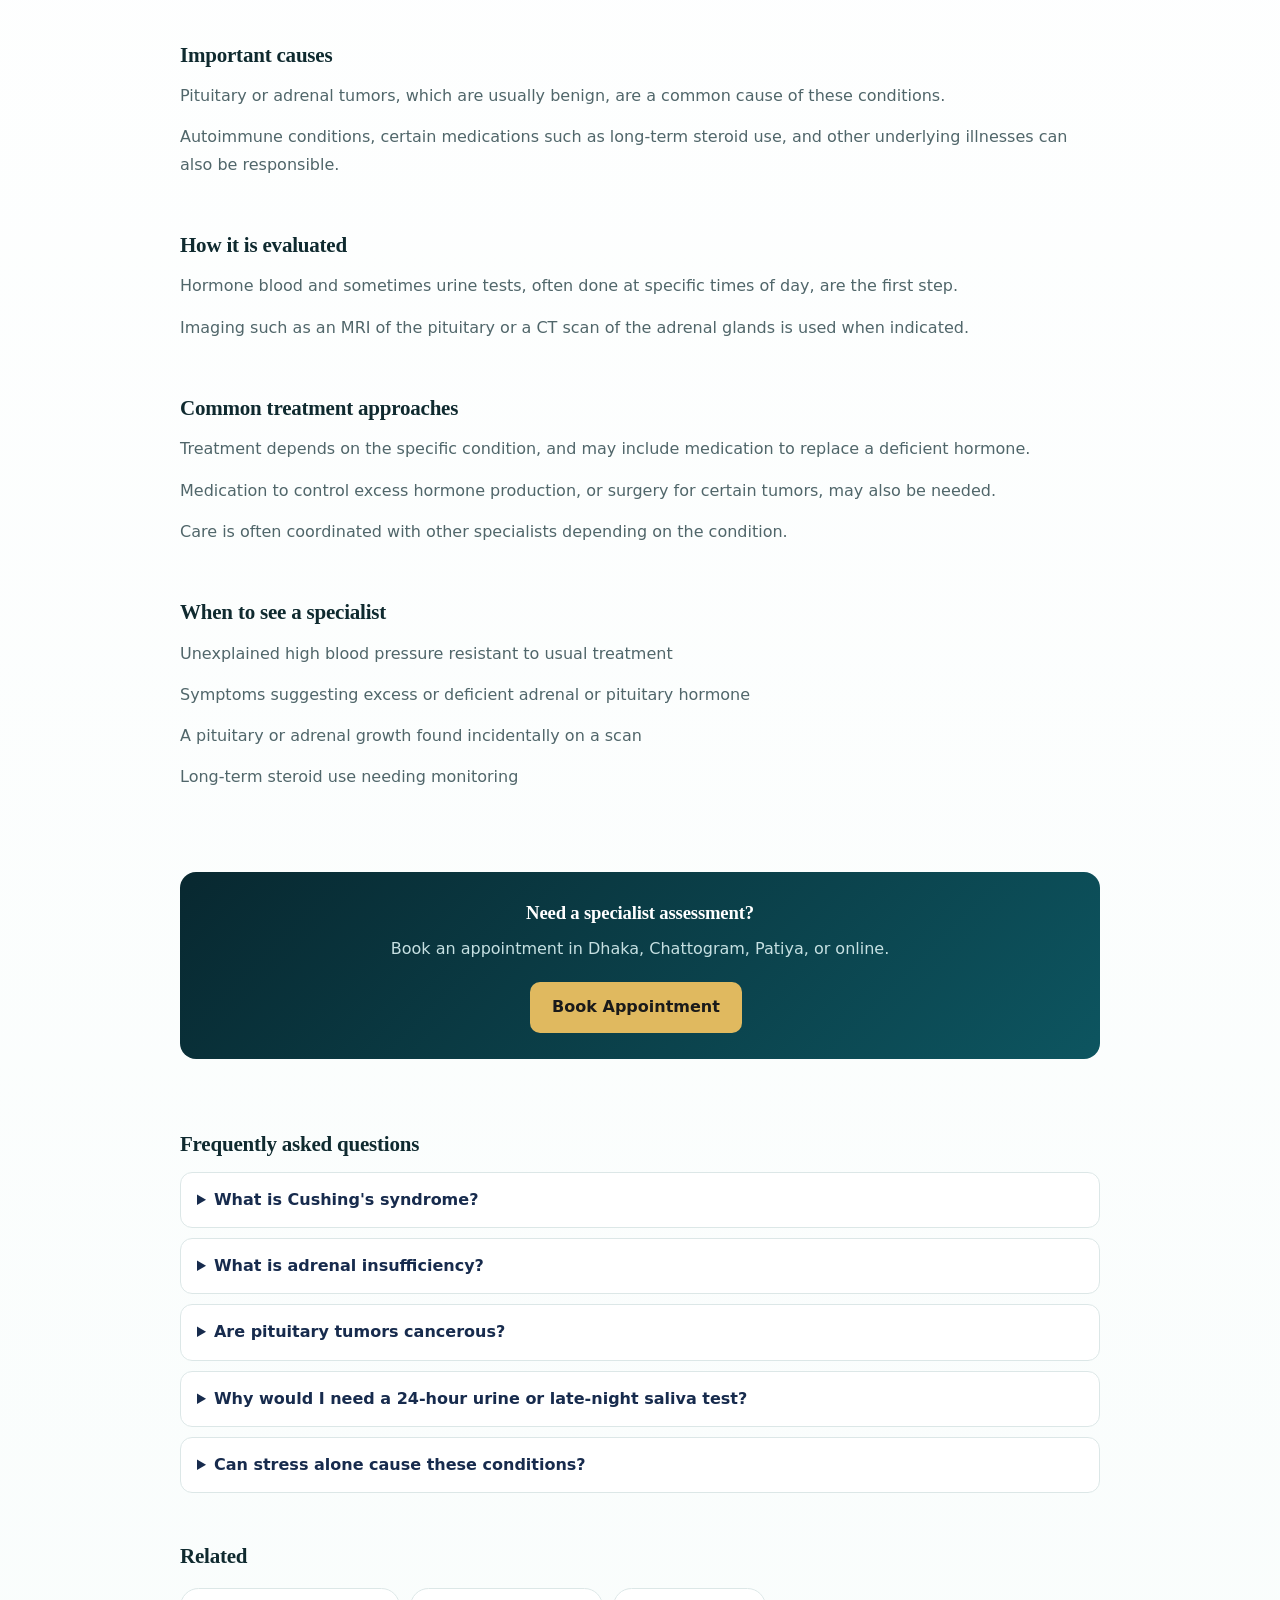
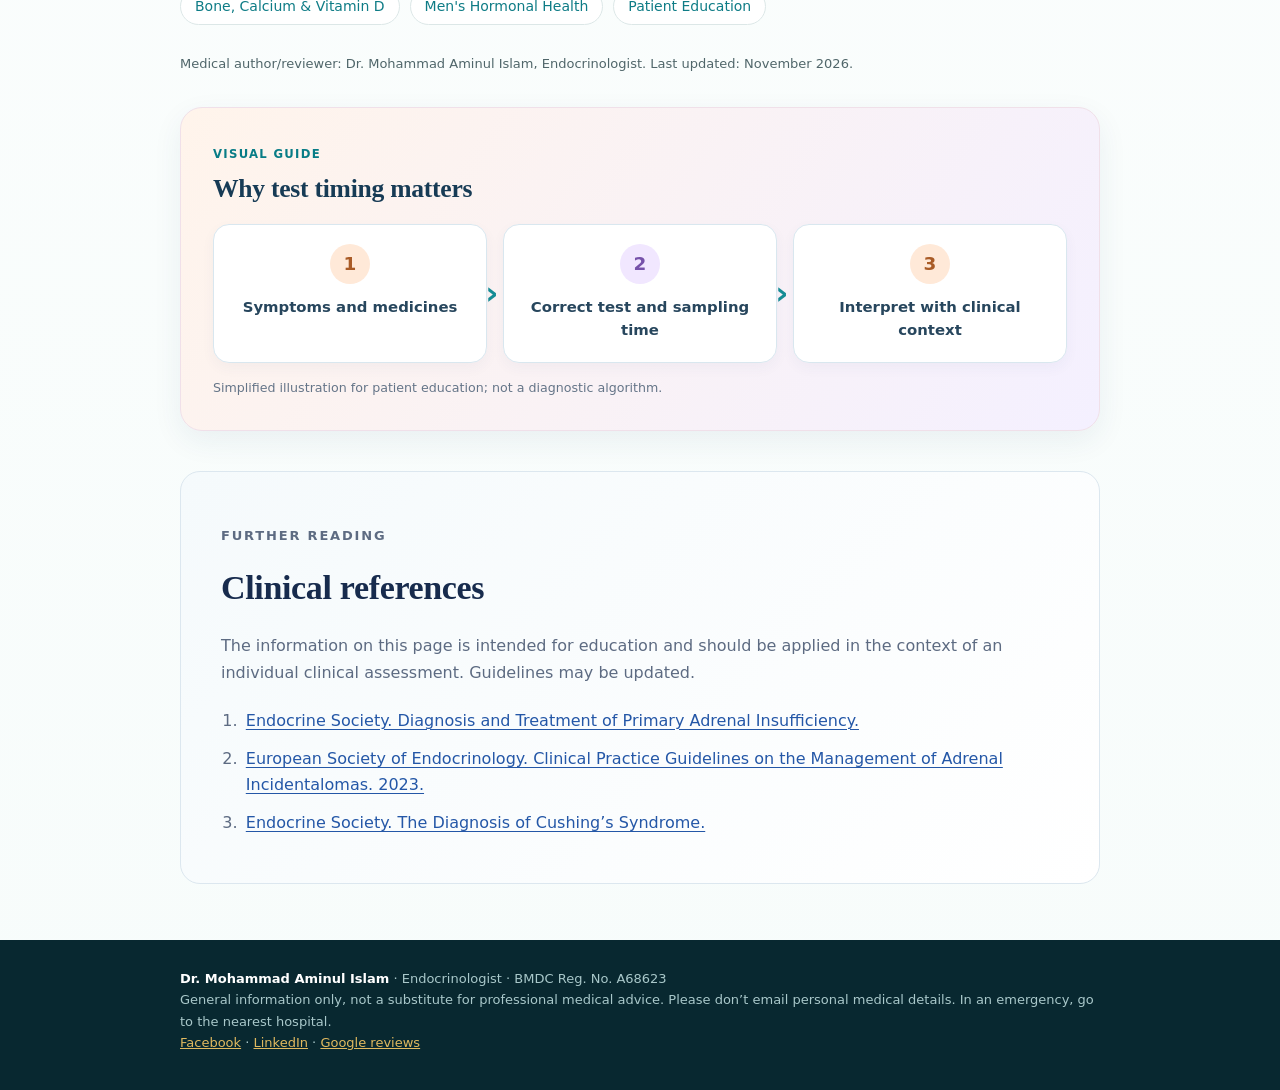
==== commit f510be17: "Add files via upload" ====
--- a/adrenal.html
+++ b/adrenal.html
@@ -19,7 +19,7 @@
 <header class="page-head cond-head"><div class="cond-badge"><svg width="46" height="46" viewBox="0 0 64 64" xmlns="http://www.w3.org/2000/svg"><path d="M20 45 C9 45 7 30 16 24 C14 13 27 7 32 14 C37 7 50 13 48 24 C57 30 55 45 44 45 C40 51 24 51 20 45 Z" fill="none" stroke="#fff" stroke-width="3"/><line x1="32" y1="14" x2="32" y2="45" stroke="#fff" stroke-width="2.5"/></svg></div><div><h1><span class="en">Adrenal & Pituitary Disorders</span><span class="bn">অ্যাড্রিনাল ও পিটুইটারি রোগ</span></h1><p class="sub"><span class="en">Evaluation and treatment of pituitary and adrenal gland conditions, including Cushing's syndrome and adrenal insufficiency.</span><span class="bn">কুশিং সিনড্রোম ও অ্যাড্রিনাল অপ্রতুলতাসহ পিটুইটারি ও অ্যাড্রিনাল গ্রন্থির সমস্যার মূল্যায়ন ও চিকিৎসা।</span></p></div></header>
 <figure class="condition-visual"><img src="assets/medical-adrenal.svg" alt="Pituitary and adrenal hormone system" width="640" height="440" loading="eager"><figcaption><span class="en">Pituitary and adrenal hormone system · Hormone tests must be chosen and interpreted in context. Timing, medicines and acute illness can change results, so random screening panels can mislead.</span><span class="bn">পিটুইটারি ও অ্যাড্রিনাল হরমোন ব্যবস্থা · হরমোন পরীক্ষা রোগীর সামগ্রিক অবস্থা বিবেচনা করে নির্বাচন ও ব্যাখ্যা করতে হয়। পরীক্ষার সময়, ওষুধ ও তীব্র অসুস্থতা ফল বদলে দিতে পারে, তাই নির্বিচারে পরীক্ষা বিভ্রান্তিকর হতে পারে।</span></figcaption></figure>
 <main>
-<section class="reveal article"><h2><span class="en">What it is</span><span class="bn">এটি কী</span></h2><p><span class="en">The pituitary (in the brain) and adrenal glands (above the kidneys) produce hormones that control stress response, blood pressure, metabolism, and other glands.</span><span class="bn">পিটুইটারি (মস্তিষ্কে) ও অ্যাড্রিনাল গ্রন্থি (কিডনির উপরে) এমন হরমোন তৈরি করে যা চাপ মোকাবিলা, রক্তচাপ, বিপাক ও অন্যান্য গ্রন্থি নিয়ন্ত্রণ করে।</span></p><p><span class="en">Disorders here can cause the body to make too much or too little of these hormones, affecting many systems at once.</span><span class="bn">এখানে সমস্যা হলে শরীরে এই হরমোন বেশি বা কম তৈরি হতে পারে, যা একইসাথে বিভিন্ন সিস্টেমকে প্রভাবিত করে।</span></p></section>
+<section class="reveal article"><h2><span class="en">What it is</span><span class="bn">এটি কী</span></h2><p><span class="en">The pituitary (in the brain) and adrenal glands (above the kidneys) produce hormones that control stress response, blood pressure, metabolism, and other glands.</span><span class="bn">পিটুইটারি (মস্তিষ্কে) ও অ্যাড্রিনাল গ্রন্থি (কিডনির উপরে) এমন হরমোন তৈরি করে যা চাপ মোকাবিলা, রক্তচাপ, বিপাক ও অন্যান্য গ্রন্থি নিয়ন্ত্রণ করে।</span></p><p><span class="en">Disorders here can cause the body to make too much or too little of these hormones, affecting many systems at once.</span><span class="bn">এখানে সমস্যা হলে শরীরে এই হরমোন বেশি বা কম তৈরি হতে পারে, যা একইসাথে বিভিন্ন সিস্টেমকে প্রভাবিত করে।</span></p></section><figure class="learning-figure diagram-a"><figcaption><span class="learning-kicker"><span class="en">VISUAL GUIDE</span><span class="bn">চিত্রে সহজ ব্যাখ্যা</span></span><h2><span class="en">The stress-hormone pathway</span><span class="bn">স্ট্রেস হরমোনের নিয়ন্ত্রণ</span></h2></figcaption><div class="learning-flow"><div class="learning-step"><div class="learning-symbol" aria-hidden="true">1</div><p><span class="en">Hypothalamus signals pituitary</span><span class="bn">হাইপোথ্যালামাস পিটুইটারিকে সংকেত দেয়</span></p></div><div class="learning-step"><div class="learning-symbol" aria-hidden="true">2</div><p><span class="en">ACTH stimulates adrenal cortex</span><span class="bn">ACTH অ্যাড্রিনাল কর্টেক্সকে উদ্দীপিত করে</span></p></div><div class="learning-step"><div class="learning-symbol" aria-hidden="true">3</div><p><span class="en">Cortisol helps regulate stress response</span><span class="bn">কর্টিসল স্ট্রেস মোকাবিলায় ভূমিকা রাখে</span></p></div></div><p class="learning-disclaimer"><span class="en">Simplified illustration for patient education; not a diagnostic algorithm.</span><span class="bn">রোগীকে সহজভাবে বোঝানোর চিত্র; এটি রোগ নির্ণয়ের নির্দেশিকা নয়।</span></p></figure>
 <section class="key-clinical-note"><div class="note-mark" aria-hidden="true">i</div><div><h2><span class="en">A useful point to know</span><span class="bn">জেনে রাখা জরুরি</span></h2><p><span class="en">Hormone tests must be chosen and interpreted in context. Timing, medicines and acute illness can change results, so random screening panels can mislead.</span><span class="bn">হরমোন পরীক্ষা রোগীর সামগ্রিক অবস্থা বিবেচনা করে নির্বাচন ও ব্যাখ্যা করতে হয়। পরীক্ষার সময়, ওষুধ ও তীব্র অসুস্থতা ফল বদলে দিতে পারে, তাই নির্বিচারে পরীক্ষা বিভ্রান্তিকর হতে পারে।</span></p></div></section>
 <section class="reveal article"><h2><span class="en">Common symptoms</span><span class="bn">সাধারণ লক্ষণ</span></h2><ul><li><span class="en">Unusual weight gain or weight loss</span><span class="bn">অস্বাভাবিক ওজন বৃদ্ধি বা হ্রাস</span></li><li><span class="en">High blood pressure</span><span class="bn">উচ্চ রক্তচাপ</span></li><li><span class="en">Extreme tiredness</span><span class="bn">তীব্র ক্লান্তি</span></li><li><span class="en">Dizziness, especially on standing up</span><span class="bn">মাথা ঘোরা, বিশেষত দাঁড়ালে</span></li><li><span class="en">Headaches or vision changes</span><span class="bn">মাথাব্যথা বা দৃষ্টি পরিবর্তন</span></li><li><span class="en">Irregular periods or skin changes</span><span class="bn">অনিয়মিত মাসিক বা ত্বকের পরিবর্তন</span></li></ul></section>
 <section class="reveal article"><h2><span class="en">Important causes</span><span class="bn">গুরুত্বপূর্ণ কারণ</span></h2><p><span class="en">Pituitary or adrenal tumors, which are usually benign, are a common cause of these conditions.</span><span class="bn">পিটুইটারি বা অ্যাড্রিনাল টিউমার, যা সাধারণত নিরীহ, এই সমস্যাগুলোর একটি সাধারণ কারণ।</span></p><p><span class="en">Autoimmune conditions, certain medications such as long-term steroid use, and other underlying illnesses can also be responsible.</span><span class="bn">অটোইমিউন সমস্যা, দীর্ঘমেয়াদী স্টেরয়েড ব্যবহারের মতো কিছু ওষুধ এবং অন্যান্য অন্তর্নিহিত রোগও এর কারণ হতে পারে।</span></p></section>
@@ -31,7 +31,7 @@
 <section class="reveal article"><h2><span class="en">Related</span><span class="bn">সম্পর্কিত</span></h2><div class="related"><a href="bone.html"><span class="en">Bone, Calcium & Vitamin D</span><span class="bn">হাড়, ক্যালসিয়াম ও ভিটামিন ডি</span></a><a href="mens.html"><span class="en">Men's Hormonal Health</span><span class="bn">পুরুষদের হরমোন স্বাস্থ্য</span></a><a href="index.html#learn"><span class="en">Patient Education</span><span class="bn">রোগী শিক্ষা</span></a></div></section>
 <p class="meta-line"><span class="en">Medical author/reviewer: Dr. Mohammad Aminul Islam, Endocrinologist. Last updated: November 2026.</span><span class="bn">চিকিৎসা লেখক/পর্যালোচক: ডা. মোহাম্মদ আমিনুল ইসলাম, এন্ডোক্রাইনোলজিস্ট। সর্বশেষ হালনাগাদ: নভেম্বর ২০২৬।</span></p>
 
-<section class="clinical-references" id="clinical-references" aria-labelledby="references-heading">
+<figure class="learning-figure diagram-b"><figcaption><span class="learning-kicker"><span class="en">VISUAL GUIDE</span><span class="bn">চিত্রে সহজ ব্যাখ্যা</span></span><h2><span class="en">Why test timing matters</span><span class="bn">পরীক্ষার সময় কেন গুরুত্বপূর্ণ</span></h2></figcaption><div class="learning-flow"><div class="learning-step"><div class="learning-symbol" aria-hidden="true">1</div><p><span class="en">Symptoms and medicines</span><span class="bn">উপসর্গ ও ওষুধ</span></p></div><div class="learning-step"><div class="learning-symbol" aria-hidden="true">2</div><p><span class="en">Correct test and sampling time</span><span class="bn">সঠিক পরীক্ষা ও নমুনার সময়</span></p></div><div class="learning-step"><div class="learning-symbol" aria-hidden="true">3</div><p><span class="en">Interpret with clinical context</span><span class="bn">রোগীর অবস্থার সঙ্গে মিলিয়ে ফলাফল</span></p></div></div><p class="learning-disclaimer"><span class="en">Simplified illustration for patient education; not a diagnostic algorithm.</span><span class="bn">রোগীকে সহজভাবে বোঝানোর চিত্র; এটি রোগ নির্ণয়ের নির্দেশিকা নয়।</span></p></figure><section class="clinical-references" id="clinical-references" aria-labelledby="references-heading">
   <div class="references-inner">
     <p class="eyebrow">Further reading</p>
     <h2 id="references-heading">Clinical references</h2>
--- a/assets/style.css
+++ b/assets/style.css
@@ -133,3 +133,30 @@
   html { scroll-behavior: auto; }
   .trust-card { transition: none; }
 }
+
+/* Colourful, accessible November 2026 refresh */
+:root{--visual-navy:#16365a;--visual-teal:#008c91;--visual-coral:#e96e64;--visual-purple:#7455b4;--visual-gold:#c88d2d}
+body{background:linear-gradient(180deg,#f7fbff 0%,#fff 24%,#f7fcfb 100%)}
+.trust-section{background:linear-gradient(135deg,#f0faff,#f5f3ff 55%,#fff6ef);border-radius:26px;padding:clamp(2rem,5vw,4.5rem) clamp(1rem,3vw,2.5rem);margin-top:2rem;margin-bottom:2rem}
+.trust-card{border-top:4px solid var(--visual-teal);background:#fff}
+.trust-card:nth-child(3n + 2){border-top-color:var(--visual-coral)}
+.trust-card:nth-child(3n){border-top-color:var(--visual-purple)}
+.trust-card:nth-child(3n + 2) .trust-number{background:#fff0e9;color:#b84f47}
+.trust-card:nth-child(3n) .trust-number{background:#f0eaff;color:#6849a6}
+.expertise-card{border-radius:18px;transition:transform .2s ease,box-shadow .2s ease;box-shadow:0 7px 20px rgba(31,74,99,.06)}
+.expertise-card:hover{transform:translateY(-4px);box-shadow:0 14px 30px rgba(31,74,99,.12)}
+.expertise-card:nth-child(3n + 1){border-top:4px solid #1d9aa4}
+.expertise-card:nth-child(3n + 2){border-top:4px solid #ed8a65}
+.expertise-card:nth-child(3n){border-top:4px solid #8770c3}
+.learning-figure{margin:2rem 0;padding:clamp(1.1rem,3vw,2rem);border:1px solid #d9e9f0;border-radius:22px;background:linear-gradient(125deg,#eaf9f9,#f4f7ff);box-shadow:0 10px 30px rgba(28,75,105,.07);overflow:hidden}
+.learning-figure.diagram-b{background:linear-gradient(125deg,#fff4eb,#f4f0ff);border-color:#f0e0e9}
+.learning-figure figcaption{margin-bottom:1.1rem}.learning-figure figcaption h2{font-size:clamp(1.15rem,2.3vw,1.6rem);line-height:1.4;margin:.3rem 0;color:#173b55}
+.learning-kicker{font-size:.73rem;letter-spacing:.11em;font-weight:800;color:#087c86}
+.learning-flow{display:grid;grid-template-columns:repeat(3,minmax(0,1fr));gap:1rem;align-items:stretch}
+.learning-step{position:relative;min-width:0;padding:1.2rem .9rem;border-radius:16px;background:#fff;border:1px solid #d9e7ef;text-align:center;box-shadow:0 5px 14px rgba(35,80,106,.045)}
+.learning-step:not(:last-child):after{content:'›';position:absolute;right:-.78rem;top:50%;transform:translateY(-50%);font-size:2rem;font-weight:700;color:#158c95;z-index:2}
+.learning-symbol{width:2.5rem;height:2.5rem;margin:0 auto .75rem;border-radius:50%;display:grid;place-items:center;background:#d9f2f1;color:#08747a;font-size:1.15rem;font-weight:800}
+.diagram-b .learning-symbol{background:#ffe9d8;color:#a95b26}.learning-step:nth-child(2) .learning-symbol{background:#f1e7ff;color:#7652aa}
+.learning-step p{margin:0;line-height:1.55;font-weight:600;color:#27465d;font-size:.93rem}.learning-disclaimer{margin:1rem 0 0;font-size:.79rem;color:#657588;line-height:1.5}
+@media(max-width:650px){.learning-flow{grid-template-columns:1fr;gap:.8rem}.learning-step{display:flex;align-items:center;text-align:left;gap:.9rem;padding:.9rem}.learning-symbol{flex:none;margin:0}.learning-step:not(:last-child):after{content:'⌄';top:auto;bottom:-1.12rem;left:50%;right:auto;transform:translateX(-50%)}.trust-section{border-radius:18px}}
+@media(prefers-reduced-motion:reduce){.expertise-card{transition:none}}
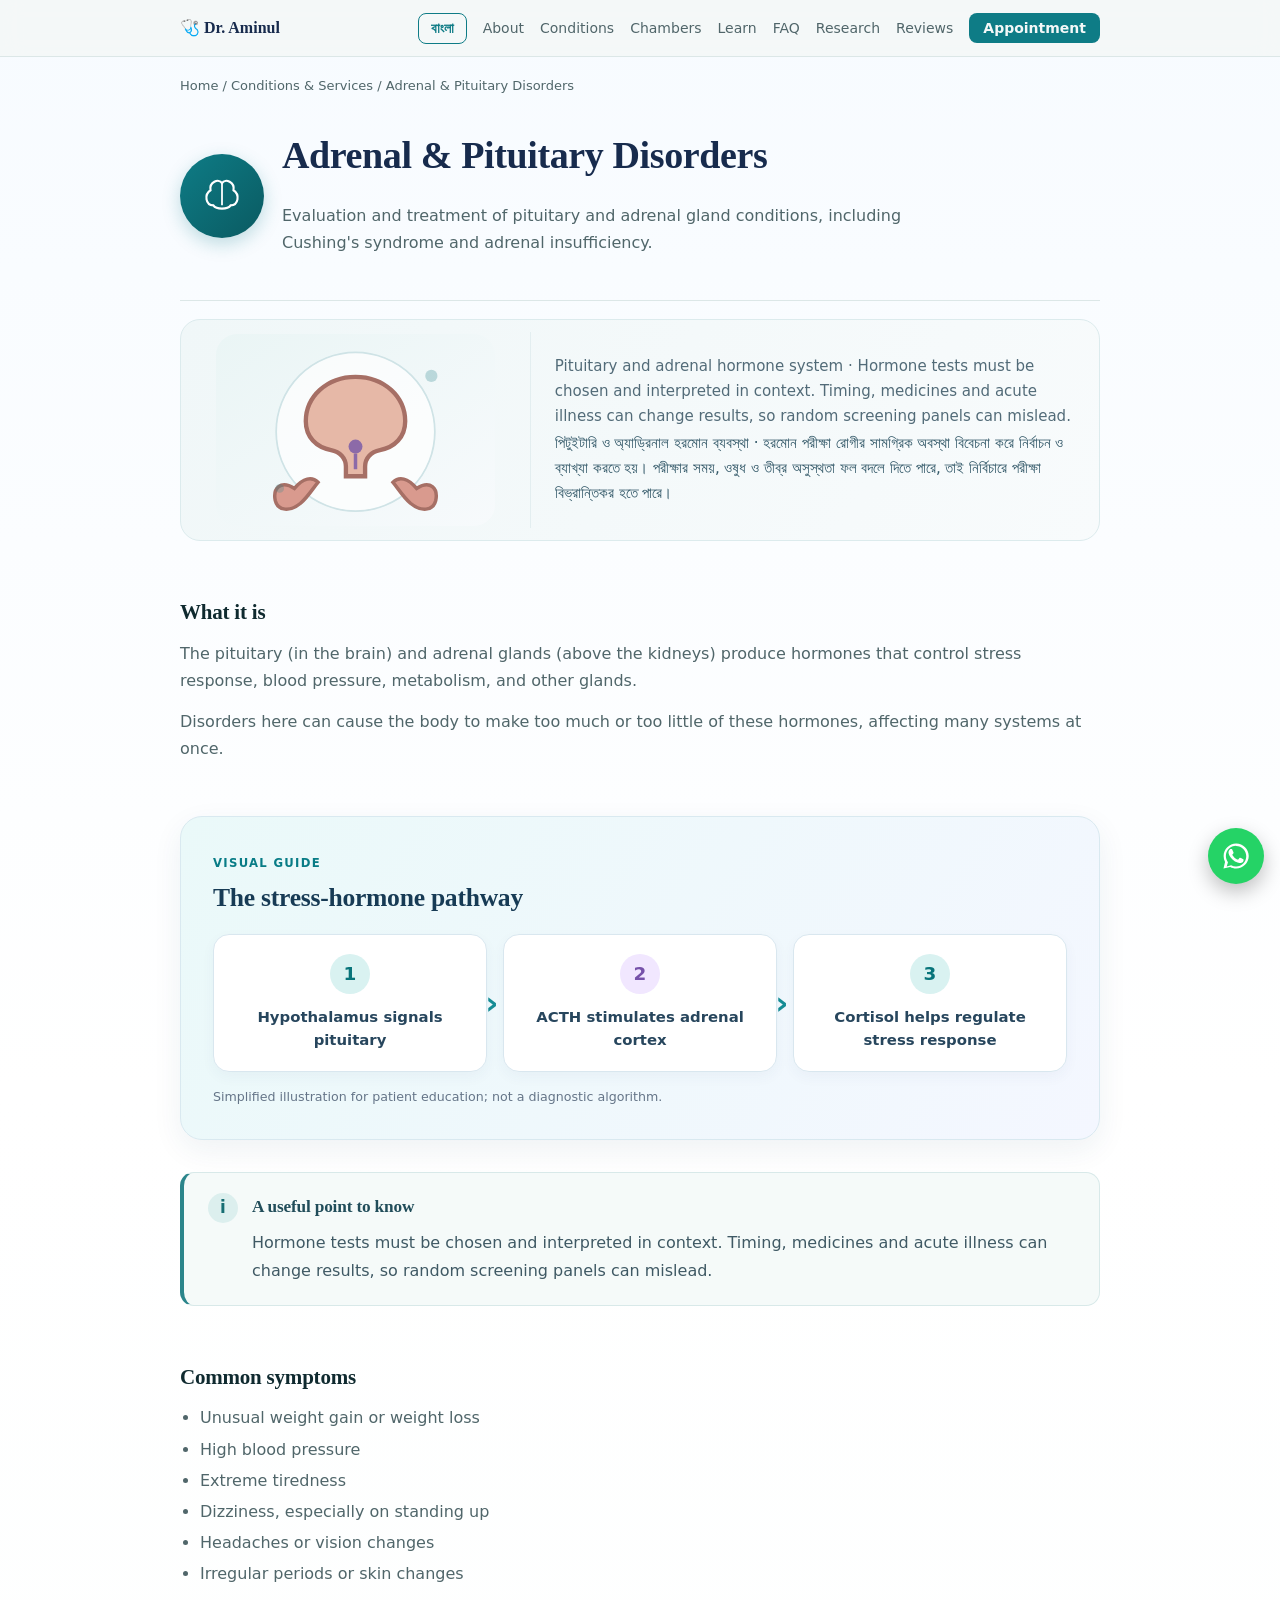
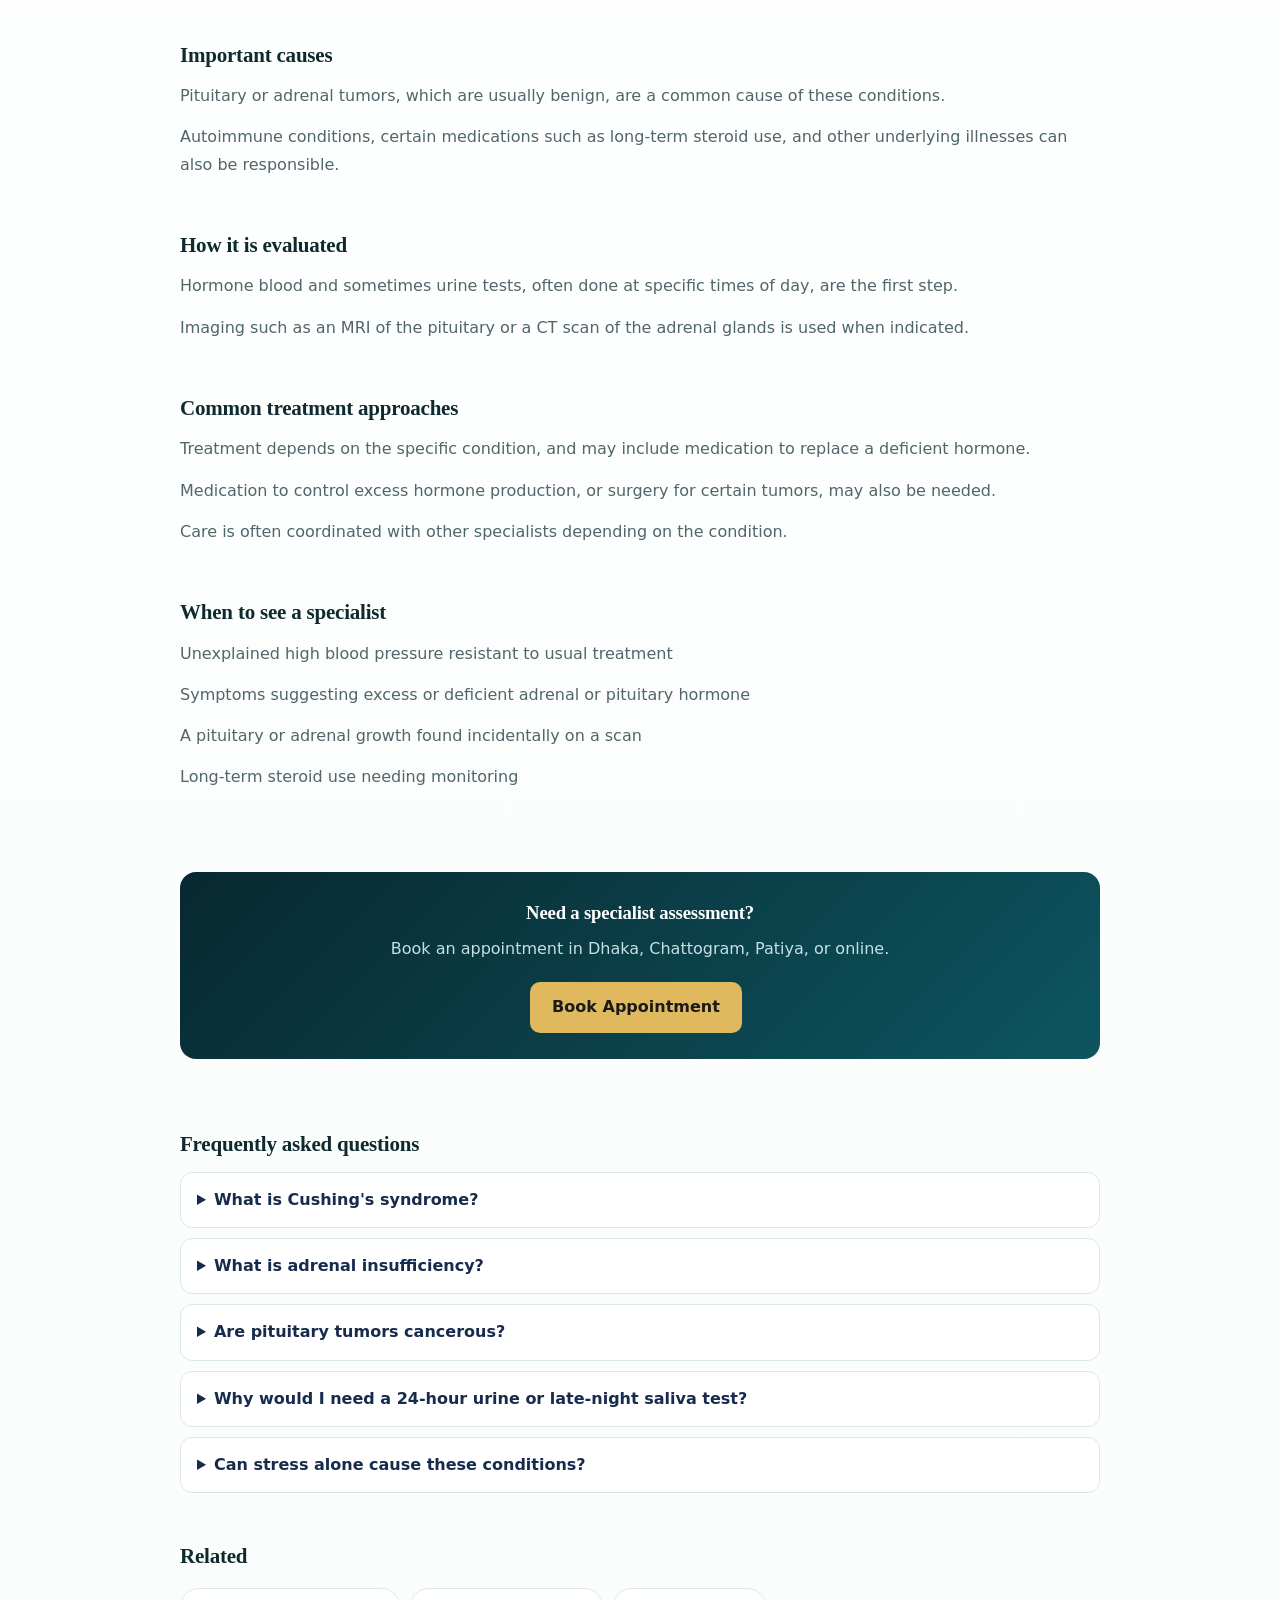
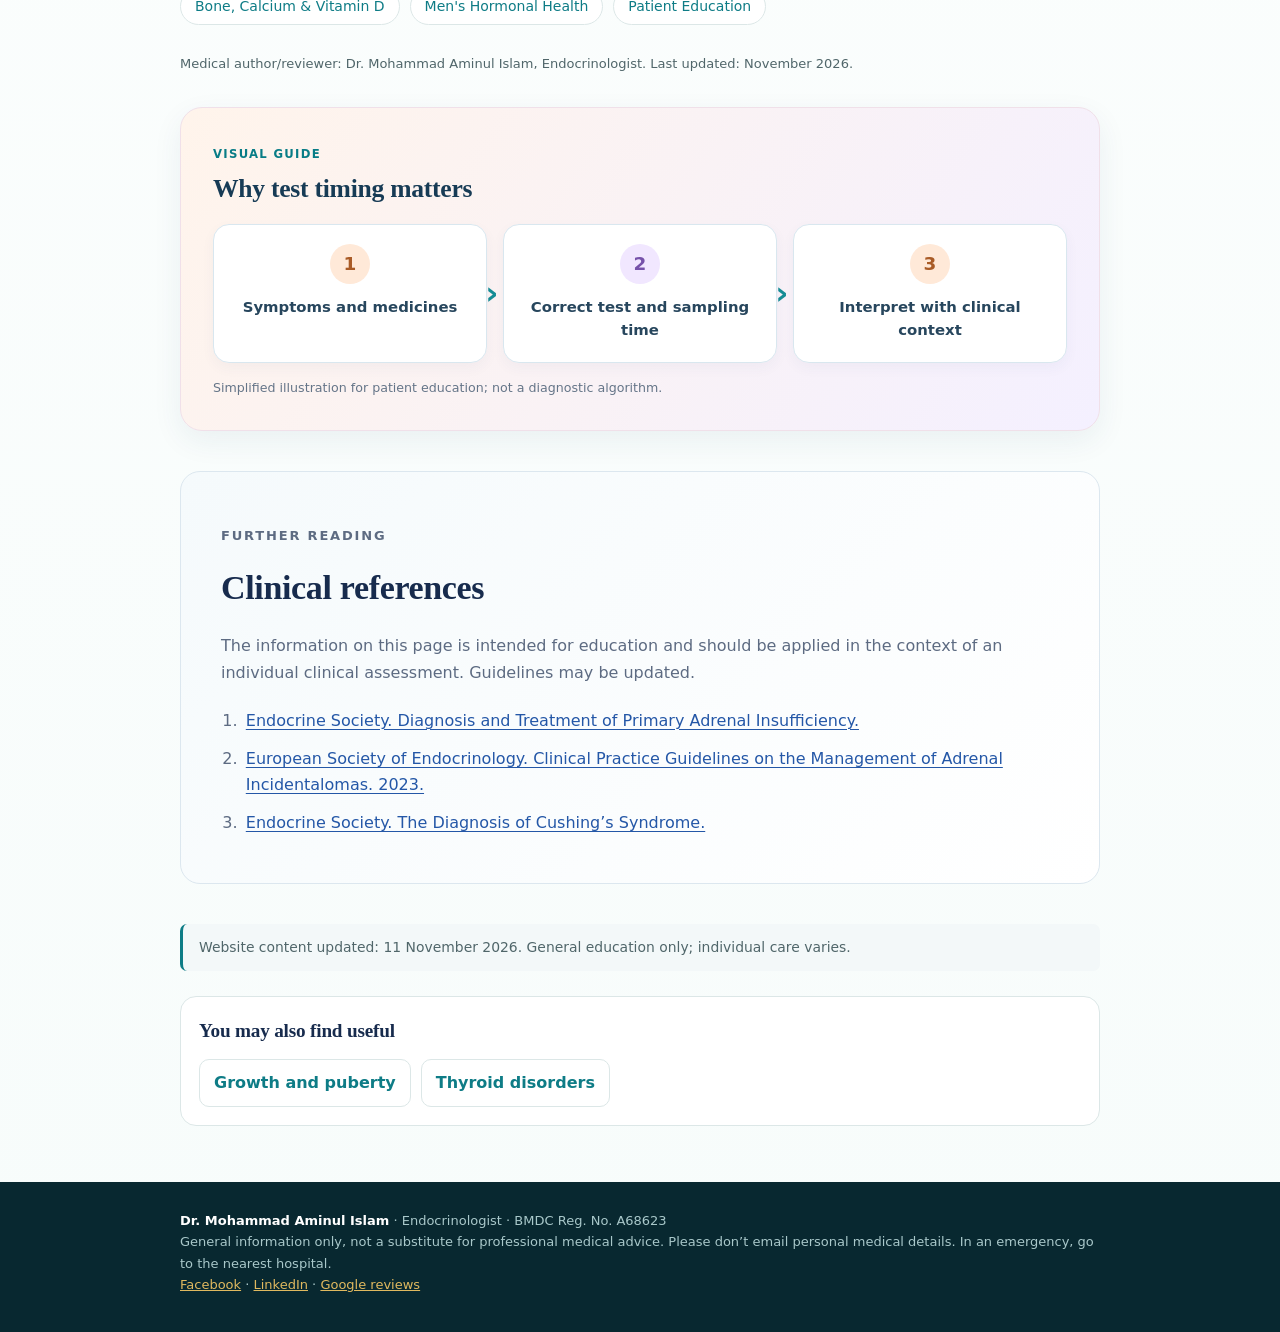
==== commit 1679f806: "Add files via upload" ====
--- a/adrenal.html
+++ b/adrenal.html
@@ -1,26 +1,28 @@
-<!DOCTYPE html><html lang="en"><head><meta charset="utf-8">
-<meta name="viewport" content="width=device-width, initial-scale=1, viewport-fit=cover">
-<title>Adrenal & Pituitary Disorders | Dr. Mohammad Aminul Islam, Endocrinologist</title>
-<meta name="description" content="Evaluation and treatment of pituitary and adrenal gland conditions, including Cushing's syndrome and adrenal insufficiency.">
-<meta name="robots" content="index, follow">
-<link rel="canonical" href="https://draminulislam.com/adrenal.html">
-<meta property="og:type" content="article">
-<meta property="og:title" content="Adrenal & Pituitary Disorders | Dr. Mohammad Aminul Islam">
-<meta property="og:description" content="Evaluation and treatment of pituitary and adrenal gland conditions, including Cushing's syndrome and adrenal insufficiency.">
-<meta name="twitter:card" content="summary">
-<link rel="icon" href="favicon.svg" type="image/svg+xml"><link rel="icon" href="favicon-32.png" sizes="32x32"><link rel="apple-touch-icon" href="favicon-180.png"><link rel="stylesheet" href="assets/style.css">
+<!DOCTYPE html>
+
+<html lang="en"><head><meta charset="utf-8"/>
+<meta content="width=device-width, initial-scale=1, viewport-fit=cover" name="viewport"/>
+<title>Adrenal &amp; Pituitary Disorders | Dr. Mohammad Aminul Islam, Endocrinologist</title>
+<meta content="Evaluation and treatment of pituitary and adrenal gland conditions, including Cushing's syndrome and adrenal insufficiency." name="description"/>
+<meta content="index, follow" name="robots"/>
+<link href="https://draminulislam.com/adrenal.html" rel="canonical"/>
+<meta content="article" property="og:type"/>
+<meta content="Adrenal &amp; Pituitary Disorders | Dr. Mohammad Aminul Islam" property="og:title"/>
+<meta content="Evaluation and treatment of pituitary and adrenal gland conditions, including Cushing's syndrome and adrenal insufficiency." property="og:description"/>
+<meta content="summary" name="twitter:card"/>
+<link href="favicon.svg" rel="icon" type="image/svg+xml"/><link href="favicon-32.png" rel="icon" sizes="32x32"/><link href="favicon-180.png" rel="apple-touch-icon"/><link href="assets/style.css" rel="stylesheet"/>
 <script type="application/ld+json">{"@context": "https://schema.org", "@type": "MedicalWebPage", "name": "Adrenal & Pituitary Disorders", "description": "Evaluation and treatment of pituitary and adrenal gland conditions, including Cushing's syndrome and adrenal insufficiency.", "url": "https://draminulislam.com/adrenal.html", "lastReviewed": "2026-11-04", "reviewedBy": {"@type": "Physician", "name": "Dr. Mohammad Aminul Islam"}, "about": {"@type": "MedicalCondition", "name": "Adrenal & Pituitary Disorders"}}</script>
 <script type="application/ld+json">{"@context": "https://schema.org", "@type": "BreadcrumbList", "itemListElement": [{"@type": "ListItem", "position": 1, "name": "Home", "item": "https://draminulislam.com/"}, {"@type": "ListItem", "position": 2, "name": "Conditions & Services", "item": "https://draminulislam.com/index.html#care"}, {"@type": "ListItem", "position": 3, "name": "Adrenal & Pituitary Disorders", "item": "https://draminulislam.com/adrenal.html"}]}</script>
 <script type="application/ld+json">{"@context": "https://schema.org", "@type": "FAQPage", "mainEntity": [{"@type": "Question", "name": "What is Cushing's syndrome?", "acceptedAnswer": {"@type": "Answer", "text": "A condition caused by excess cortisol hormone, leading to weight gain, high blood pressure, and other changes; it can result from a tumor or long-term steroid medication."}}, {"@type": "Question", "name": "What is adrenal insufficiency?", "acceptedAnswer": {"@type": "Answer", "text": "A condition where the adrenal glands don't produce enough cortisol, causing fatigue, low blood pressure, and other symptoms; it needs hormone replacement."}}, {"@type": "Question", "name": "Are pituitary tumors cancerous?", "acceptedAnswer": {"@type": "Answer", "text": "Most pituitary tumors are benign, not cancer, though they can still affect hormone levels and sometimes nearby structures like vision."}}, {"@type": "Question", "name": "Why would I need a 24-hour urine or late-night saliva test?", "acceptedAnswer": {"@type": "Answer", "text": "Some hormones like cortisol vary through the day, so these tests help capture a more complete picture than a single blood draw."}}, {"@type": "Question", "name": "Can stress alone cause these conditions?", "acceptedAnswer": {"@type": "Answer", "text": "Ordinary stress doesn't cause adrenal or pituitary disease, though these conditions can sometimes be mistaken for stress-related symptoms, which is why proper testing matters."}}]}</script>
-</head><body>
-<header class="top"><div class="w"><a href="index.html" style="text-decoration:none;color:inherit"><span class="brand">🩺 Dr. Aminul</span></a><nav><button id="lt" class="lt" type="button">বাংলা</button><a href="index.html#about">About</a><a href="index.html#care">Conditions</a><a href="index.html#book">Chambers</a><a href="index.html#learn">Learn</a><a href="index.html#faq">FAQ</a><a href="index.html#research">Research</a><a href="index.html#reviews">Reviews</a><a class="bk" href="index.html#book">Appointment</a></nav></div></header>
+<meta content="https://draminulislam.com/adrenal.html" property="og:url"/><meta content="https://draminulislam.com/social-preview.png" property="og:image"/><meta content="1200" property="og:image:width"/><meta content="630" property="og:image:height"/></head><body>
+<header class="top"><div class="w"><a href="index.html" style="text-decoration:none;color:inherit"><span class="brand">🩺 Dr. Aminul</span></a><nav><button class="lt" id="lt" type="button">বাংলা</button><a href="index.html#about">About</a><a href="index.html#care">Conditions</a><a href="index.html#book">Chambers</a><a href="index.html#learn">Learn</a><a href="index.html#faq">FAQ</a><a href="index.html#research">Research</a><a href="index.html#reviews">Reviews</a><a class="bk" href="index.html#book">Appointment</a></nav></div></header>
 <div class="w">
-<p class="crumb"><a href="index.html">Home</a> / <a href="index.html#care">Conditions &amp; Services</a> / Adrenal & Pituitary Disorders</p>
-<header class="page-head cond-head"><div class="cond-badge"><svg width="46" height="46" viewBox="0 0 64 64" xmlns="http://www.w3.org/2000/svg"><path d="M20 45 C9 45 7 30 16 24 C14 13 27 7 32 14 C37 7 50 13 48 24 C57 30 55 45 44 45 C40 51 24 51 20 45 Z" fill="none" stroke="#fff" stroke-width="3"/><line x1="32" y1="14" x2="32" y2="45" stroke="#fff" stroke-width="2.5"/></svg></div><div><h1><span class="en">Adrenal & Pituitary Disorders</span><span class="bn">অ্যাড্রিনাল ও পিটুইটারি রোগ</span></h1><p class="sub"><span class="en">Evaluation and treatment of pituitary and adrenal gland conditions, including Cushing's syndrome and adrenal insufficiency.</span><span class="bn">কুশিং সিনড্রোম ও অ্যাড্রিনাল অপ্রতুলতাসহ পিটুইটারি ও অ্যাড্রিনাল গ্রন্থির সমস্যার মূল্যায়ন ও চিকিৎসা।</span></p></div></header>
-<figure class="condition-visual"><img src="assets/medical-adrenal.svg" alt="Pituitary and adrenal hormone system" width="640" height="440" loading="eager"><figcaption><span class="en">Pituitary and adrenal hormone system · Hormone tests must be chosen and interpreted in context. Timing, medicines and acute illness can change results, so random screening panels can mislead.</span><span class="bn">পিটুইটারি ও অ্যাড্রিনাল হরমোন ব্যবস্থা · হরমোন পরীক্ষা রোগীর সামগ্রিক অবস্থা বিবেচনা করে নির্বাচন ও ব্যাখ্যা করতে হয়। পরীক্ষার সময়, ওষুধ ও তীব্র অসুস্থতা ফল বদলে দিতে পারে, তাই নির্বিচারে পরীক্ষা বিভ্রান্তিকর হতে পারে।</span></figcaption></figure>
+<p class="crumb"><a href="index.html">Home</a> / <a href="index.html#care">Conditions &amp; Services</a> / Adrenal &amp; Pituitary Disorders</p>
+<header class="page-head cond-head"><div class="cond-badge"><svg height="46" viewbox="0 0 64 64" width="46" xmlns="http://www.w3.org/2000/svg"><path d="M20 45 C9 45 7 30 16 24 C14 13 27 7 32 14 C37 7 50 13 48 24 C57 30 55 45 44 45 C40 51 24 51 20 45 Z" fill="none" stroke="#fff" stroke-width="3"></path><line stroke="#fff" stroke-width="2.5" x1="32" x2="32" y1="14" y2="45"></line></svg></div><div><h1><span class="en">Adrenal &amp; Pituitary Disorders</span><span class="bn">অ্যাড্রিনাল ও পিটুইটারি রোগ</span></h1><p class="sub"><span class="en">Evaluation and treatment of pituitary and adrenal gland conditions, including Cushing's syndrome and adrenal insufficiency.</span><span class="bn">কুশিং সিনড্রোম ও অ্যাড্রিনাল অপ্রতুলতাসহ পিটুইটারি ও অ্যাড্রিনাল গ্রন্থির সমস্যার মূল্যায়ন ও চিকিৎসা।</span></p></div></header>
+<figure class="condition-visual"><img alt="Pituitary and adrenal hormone system" height="440" loading="eager" src="assets/medical-adrenal.svg" width="640"/><figcaption><span class="en">Pituitary and adrenal hormone system · Hormone tests must be chosen and interpreted in context. Timing, medicines and acute illness can change results, so random screening panels can mislead.</span><span class="bn">পিটুইটারি ও অ্যাড্রিনাল হরমোন ব্যবস্থা · হরমোন পরীক্ষা রোগীর সামগ্রিক অবস্থা বিবেচনা করে নির্বাচন ও ব্যাখ্যা করতে হয়। পরীক্ষার সময়, ওষুধ ও তীব্র অসুস্থতা ফল বদলে দিতে পারে, তাই নির্বিচারে পরীক্ষা বিভ্রান্তিকর হতে পারে।</span></figcaption></figure>
 <main>
-<section class="reveal article"><h2><span class="en">What it is</span><span class="bn">এটি কী</span></h2><p><span class="en">The pituitary (in the brain) and adrenal glands (above the kidneys) produce hormones that control stress response, blood pressure, metabolism, and other glands.</span><span class="bn">পিটুইটারি (মস্তিষ্কে) ও অ্যাড্রিনাল গ্রন্থি (কিডনির উপরে) এমন হরমোন তৈরি করে যা চাপ মোকাবিলা, রক্তচাপ, বিপাক ও অন্যান্য গ্রন্থি নিয়ন্ত্রণ করে।</span></p><p><span class="en">Disorders here can cause the body to make too much or too little of these hormones, affecting many systems at once.</span><span class="bn">এখানে সমস্যা হলে শরীরে এই হরমোন বেশি বা কম তৈরি হতে পারে, যা একইসাথে বিভিন্ন সিস্টেমকে প্রভাবিত করে।</span></p></section><figure class="learning-figure diagram-a"><figcaption><span class="learning-kicker"><span class="en">VISUAL GUIDE</span><span class="bn">চিত্রে সহজ ব্যাখ্যা</span></span><h2><span class="en">The stress-hormone pathway</span><span class="bn">স্ট্রেস হরমোনের নিয়ন্ত্রণ</span></h2></figcaption><div class="learning-flow"><div class="learning-step"><div class="learning-symbol" aria-hidden="true">1</div><p><span class="en">Hypothalamus signals pituitary</span><span class="bn">হাইপোথ্যালামাস পিটুইটারিকে সংকেত দেয়</span></p></div><div class="learning-step"><div class="learning-symbol" aria-hidden="true">2</div><p><span class="en">ACTH stimulates adrenal cortex</span><span class="bn">ACTH অ্যাড্রিনাল কর্টেক্সকে উদ্দীপিত করে</span></p></div><div class="learning-step"><div class="learning-symbol" aria-hidden="true">3</div><p><span class="en">Cortisol helps regulate stress response</span><span class="bn">কর্টিসল স্ট্রেস মোকাবিলায় ভূমিকা রাখে</span></p></div></div><p class="learning-disclaimer"><span class="en">Simplified illustration for patient education; not a diagnostic algorithm.</span><span class="bn">রোগীকে সহজভাবে বোঝানোর চিত্র; এটি রোগ নির্ণয়ের নির্দেশিকা নয়।</span></p></figure>
-<section class="key-clinical-note"><div class="note-mark" aria-hidden="true">i</div><div><h2><span class="en">A useful point to know</span><span class="bn">জেনে রাখা জরুরি</span></h2><p><span class="en">Hormone tests must be chosen and interpreted in context. Timing, medicines and acute illness can change results, so random screening panels can mislead.</span><span class="bn">হরমোন পরীক্ষা রোগীর সামগ্রিক অবস্থা বিবেচনা করে নির্বাচন ও ব্যাখ্যা করতে হয়। পরীক্ষার সময়, ওষুধ ও তীব্র অসুস্থতা ফল বদলে দিতে পারে, তাই নির্বিচারে পরীক্ষা বিভ্রান্তিকর হতে পারে।</span></p></div></section>
+<section class="reveal article"><h2><span class="en">What it is</span><span class="bn">এটি কী</span></h2><p><span class="en">The pituitary (in the brain) and adrenal glands (above the kidneys) produce hormones that control stress response, blood pressure, metabolism, and other glands.</span><span class="bn">পিটুইটারি (মস্তিষ্কে) ও অ্যাড্রিনাল গ্রন্থি (কিডনির উপরে) এমন হরমোন তৈরি করে যা চাপ মোকাবিলা, রক্তচাপ, বিপাক ও অন্যান্য গ্রন্থি নিয়ন্ত্রণ করে।</span></p><p><span class="en">Disorders here can cause the body to make too much or too little of these hormones, affecting many systems at once.</span><span class="bn">এখানে সমস্যা হলে শরীরে এই হরমোন বেশি বা কম তৈরি হতে পারে, যা একইসাথে বিভিন্ন সিস্টেমকে প্রভাবিত করে।</span></p></section><figure class="learning-figure diagram-a"><figcaption><span class="learning-kicker"><span class="en">VISUAL GUIDE</span><span class="bn">চিত্রে সহজ ব্যাখ্যা</span></span><h2><span class="en">The stress-hormone pathway</span><span class="bn">স্ট্রেস হরমোনের নিয়ন্ত্রণ</span></h2></figcaption><div class="learning-flow"><div class="learning-step"><div aria-hidden="true" class="learning-symbol">1</div><p><span class="en">Hypothalamus signals pituitary</span><span class="bn">হাইপোথ্যালামাস পিটুইটারিকে সংকেত দেয়</span></p></div><div class="learning-step"><div aria-hidden="true" class="learning-symbol">2</div><p><span class="en">ACTH stimulates adrenal cortex</span><span class="bn">ACTH অ্যাড্রিনাল কর্টেক্সকে উদ্দীপিত করে</span></p></div><div class="learning-step"><div aria-hidden="true" class="learning-symbol">3</div><p><span class="en">Cortisol helps regulate stress response</span><span class="bn">কর্টিসল স্ট্রেস মোকাবিলায় ভূমিকা রাখে</span></p></div></div><p class="learning-disclaimer"><span class="en">Simplified illustration for patient education; not a diagnostic algorithm.</span><span class="bn">রোগীকে সহজভাবে বোঝানোর চিত্র; এটি রোগ নির্ণয়ের নির্দেশিকা নয়।</span></p></figure>
+<section class="key-clinical-note"><div aria-hidden="true" class="note-mark">i</div><div><h2><span class="en">A useful point to know</span><span class="bn">জেনে রাখা জরুরি</span></h2><p><span class="en">Hormone tests must be chosen and interpreted in context. Timing, medicines and acute illness can change results, so random screening panels can mislead.</span><span class="bn">হরমোন পরীক্ষা রোগীর সামগ্রিক অবস্থা বিবেচনা করে নির্বাচন ও ব্যাখ্যা করতে হয়। পরীক্ষার সময়, ওষুধ ও তীব্র অসুস্থতা ফল বদলে দিতে পারে, তাই নির্বিচারে পরীক্ষা বিভ্রান্তিকর হতে পারে।</span></p></div></section>
 <section class="reveal article"><h2><span class="en">Common symptoms</span><span class="bn">সাধারণ লক্ষণ</span></h2><ul><li><span class="en">Unusual weight gain or weight loss</span><span class="bn">অস্বাভাবিক ওজন বৃদ্ধি বা হ্রাস</span></li><li><span class="en">High blood pressure</span><span class="bn">উচ্চ রক্তচাপ</span></li><li><span class="en">Extreme tiredness</span><span class="bn">তীব্র ক্লান্তি</span></li><li><span class="en">Dizziness, especially on standing up</span><span class="bn">মাথা ঘোরা, বিশেষত দাঁড়ালে</span></li><li><span class="en">Headaches or vision changes</span><span class="bn">মাথাব্যথা বা দৃষ্টি পরিবর্তন</span></li><li><span class="en">Irregular periods or skin changes</span><span class="bn">অনিয়মিত মাসিক বা ত্বকের পরিবর্তন</span></li></ul></section>
 <section class="reveal article"><h2><span class="en">Important causes</span><span class="bn">গুরুত্বপূর্ণ কারণ</span></h2><p><span class="en">Pituitary or adrenal tumors, which are usually benign, are a common cause of these conditions.</span><span class="bn">পিটুইটারি বা অ্যাড্রিনাল টিউমার, যা সাধারণত নিরীহ, এই সমস্যাগুলোর একটি সাধারণ কারণ।</span></p><p><span class="en">Autoimmune conditions, certain medications such as long-term steroid use, and other underlying illnesses can also be responsible.</span><span class="bn">অটোইমিউন সমস্যা, দীর্ঘমেয়াদী স্টেরয়েড ব্যবহারের মতো কিছু ওষুধ এবং অন্যান্য অন্তর্নিহিত রোগও এর কারণ হতে পারে।</span></p></section>
 <section class="reveal article"><h2><span class="en">How it is evaluated</span><span class="bn">কীভাবে মূল্যায়ন করা হয়</span></h2><p><span class="en">Hormone blood and sometimes urine tests, often done at specific times of day, are the first step.</span><span class="bn">নির্দিষ্ট সময়ে করা হরমোন রক্ত এবং কখনো কখনো প্রস্রাব পরীক্ষা মূল্যায়নের প্রথম ধাপ।</span></p><p><span class="en">Imaging such as an MRI of the pituitary or a CT scan of the adrenal glands is used when indicated.</span><span class="bn">প্রয়োজনে পিটুইটারির এমআরআই বা অ্যাড্রিনাল গ্রন্থির সিটি স্ক্যান ব্যবহার করা হয়।</span></p></section>
@@ -28,24 +30,22 @@
 <section class="reveal article"><h2><span class="en">When to see a specialist</span><span class="bn">কখন বিশেষজ্ঞ দেখাবেন</span></h2><p><span class="en">Unexplained high blood pressure resistant to usual treatment</span><span class="bn">সাধারণ চিকিৎসায় সাড়া না দেওয়া অজানা কারণের উচ্চ রক্তচাপ</span></p><p><span class="en">Symptoms suggesting excess or deficient adrenal or pituitary hormone</span><span class="bn">অতিরিক্ত বা ঘাটতি অ্যাড্রিনাল বা পিটুইটারি হরমোনের ইঙ্গিতপূর্ণ লক্ষণ</span></p><p><span class="en">A pituitary or adrenal growth found incidentally on a scan</span><span class="bn">স্ক্যানে আকস্মিকভাবে পাওয়া পিটুইটারি বা অ্যাড্রিনাল বৃদ্ধি</span></p><p><span class="en">Long-term steroid use needing monitoring</span><span class="bn">দীর্ঘমেয়াদী স্টেরয়েড ব্যবহারে পর্যবেক্ষণ প্রয়োজন হলে</span></p></section>
 <section class="reveal article"><div class="cta-banner"><h3><span class="en">Need a specialist assessment?</span><span class="bn">বিশেষজ্ঞ মূল্যায়ন দরকার?</span></h3><p><span class="en">Book an appointment in Dhaka, Chattogram, Patiya, or online.</span><span class="bn">ঢাকা, চট্টগ্রাম, পটিয়া অথবা অনলাইনে অ্যাপয়েন্টমেন্ট নিন।</span></p><a class="btn" href="index.html#book"><span class="en">Book Appointment</span><span class="bn">অ্যাপয়েন্টমেন্ট নিন</span></a></div></section>
 <section class="reveal article"><h2><span class="en">Frequently asked questions</span><span class="bn">প্রায়শই জিজ্ঞাসিত প্রশ্ন</span></h2><details><summary><span class="en">What is Cushing's syndrome?</span><span class="bn">কুশিং সিনড্রোম কী?</span></summary><p><span class="en">A condition caused by excess cortisol hormone, leading to weight gain, high blood pressure, and other changes; it can result from a tumor or long-term steroid medication.</span><span class="bn">অতিরিক্ত কর্টিসল হরমোনের কারণে হওয়া একটি সমস্যা, যা ওজন বৃদ্ধি, উচ্চ রক্তচাপ ও অন্যান্য পরিবর্তন ঘটায়; এটি টিউমার বা দীর্ঘমেয়াদী স্টেরয়েড ওষুধের কারণে হতে পারে।</span></p></details><details><summary><span class="en">What is adrenal insufficiency?</span><span class="bn">অ্যাড্রিনাল অপ্রতুলতা কী?</span></summary><p><span class="en">A condition where the adrenal glands don't produce enough cortisol, causing fatigue, low blood pressure, and other symptoms; it needs hormone replacement.</span><span class="bn">এমন একটি সমস্যা যেখানে অ্যাড্রিনাল গ্রন্থি পর্যাপ্ত কর্টিসল তৈরি করে না, যার ফলে ক্লান্তি, কম রক্তচাপ ও অন্যান্য লক্ষণ দেখা দেয়; এর জন্য হরমোন প্রতিস্থাপন প্রয়োজন।</span></p></details><details><summary><span class="en">Are pituitary tumors cancerous?</span><span class="bn">পিটুইটারি টিউমার কি ক্যান্সার?</span></summary><p><span class="en">Most pituitary tumors are benign, not cancer, though they can still affect hormone levels and sometimes nearby structures like vision.</span><span class="bn">বেশিরভাগ পিটুইটারি টিউমার নিরীহ, ক্যান্সার নয়, তবে এরা হরমোনের মাত্রা এবং কখনো কখনো দৃষ্টির মতো আশেপাশের গঠনকে প্রভাবিত করতে পারে।</span></p></details><details><summary><span class="en">Why would I need a 24-hour urine or late-night saliva test?</span><span class="bn">কেন ২৪ ঘণ্টার প্রস্রাব বা রাতের লালা পরীক্ষা প্রয়োজন হতে পারে?</span></summary><p><span class="en">Some hormones like cortisol vary through the day, so these tests help capture a more complete picture than a single blood draw.</span><span class="bn">কর্টিসলের মতো কিছু হরমোন দিনভর পরিবর্তিত হয়, তাই এই পরীক্ষাগুলো একটি রক্ত পরীক্ষার চেয়ে আরও সম্পূর্ণ চিত্র দিতে সাহায্য করে।</span></p></details><details><summary><span class="en">Can stress alone cause these conditions?</span><span class="bn">শুধু মানসিক চাপেই কি এসব সমস্যা হতে পারে?</span></summary><p><span class="en">Ordinary stress doesn't cause adrenal or pituitary disease, though these conditions can sometimes be mistaken for stress-related symptoms, which is why proper testing matters.</span><span class="bn">সাধারণ মানসিক চাপ অ্যাড্রিনাল বা পিটুইটারি রোগের কারণ হয় না, তবে এই সমস্যাগুলোকে কখনো কখনো চাপ-সম্পর্কিত লক্ষণ ভেবে ভুল করা হয়, তাই সঠিক পরীক্ষা গুরুত্বপূর্ণ।</span></p></details></section>
-<section class="reveal article"><h2><span class="en">Related</span><span class="bn">সম্পর্কিত</span></h2><div class="related"><a href="bone.html"><span class="en">Bone, Calcium & Vitamin D</span><span class="bn">হাড়, ক্যালসিয়াম ও ভিটামিন ডি</span></a><a href="mens.html"><span class="en">Men's Hormonal Health</span><span class="bn">পুরুষদের হরমোন স্বাস্থ্য</span></a><a href="index.html#learn"><span class="en">Patient Education</span><span class="bn">রোগী শিক্ষা</span></a></div></section>
+<section class="reveal article"><h2><span class="en">Related</span><span class="bn">সম্পর্কিত</span></h2><div class="related"><a href="bone.html"><span class="en">Bone, Calcium &amp; Vitamin D</span><span class="bn">হাড়, ক্যালসিয়াম ও ভিটামিন ডি</span></a><a href="mens.html"><span class="en">Men's Hormonal Health</span><span class="bn">পুরুষদের হরমোন স্বাস্থ্য</span></a><a href="index.html#learn"><span class="en">Patient Education</span><span class="bn">রোগী শিক্ষা</span></a></div></section>
 <p class="meta-line"><span class="en">Medical author/reviewer: Dr. Mohammad Aminul Islam, Endocrinologist. Last updated: November 2026.</span><span class="bn">চিকিৎসা লেখক/পর্যালোচক: ডা. মোহাম্মদ আমিনুল ইসলাম, এন্ডোক্রাইনোলজিস্ট। সর্বশেষ হালনাগাদ: নভেম্বর ২০২৬।</span></p>
-
-<figure class="learning-figure diagram-b"><figcaption><span class="learning-kicker"><span class="en">VISUAL GUIDE</span><span class="bn">চিত্রে সহজ ব্যাখ্যা</span></span><h2><span class="en">Why test timing matters</span><span class="bn">পরীক্ষার সময় কেন গুরুত্বপূর্ণ</span></h2></figcaption><div class="learning-flow"><div class="learning-step"><div class="learning-symbol" aria-hidden="true">1</div><p><span class="en">Symptoms and medicines</span><span class="bn">উপসর্গ ও ওষুধ</span></p></div><div class="learning-step"><div class="learning-symbol" aria-hidden="true">2</div><p><span class="en">Correct test and sampling time</span><span class="bn">সঠিক পরীক্ষা ও নমুনার সময়</span></p></div><div class="learning-step"><div class="learning-symbol" aria-hidden="true">3</div><p><span class="en">Interpret with clinical context</span><span class="bn">রোগীর অবস্থার সঙ্গে মিলিয়ে ফলাফল</span></p></div></div><p class="learning-disclaimer"><span class="en">Simplified illustration for patient education; not a diagnostic algorithm.</span><span class="bn">রোগীকে সহজভাবে বোঝানোর চিত্র; এটি রোগ নির্ণয়ের নির্দেশিকা নয়।</span></p></figure><section class="clinical-references" id="clinical-references" aria-labelledby="references-heading">
-  <div class="references-inner">
-    <p class="eyebrow">Further reading</p>
-    <h2 id="references-heading">Clinical references</h2>
-    <p>The information on this page is intended for education and should be applied in the context of an individual clinical assessment. Guidelines may be updated.</p>
-    <ol><li><a href="https://www.endocrine.org/clinical-practice-guidelines/primary-adrenal-insufficiency" target="_blank" rel="noopener noreferrer">Endocrine Society. Diagnosis and Treatment of Primary Adrenal Insufficiency.</a></li>
-<li><a href="https://doi.org/10.1093/ejendo/lvad066" target="_blank" rel="noopener noreferrer">European Society of Endocrinology. Clinical Practice Guidelines on the Management of Adrenal Incidentalomas. 2023.</a></li>
-<li><a href="https://www.endocrine.org/clinical-practice-guidelines/diagnosis-of-cushing-syndrome" target="_blank" rel="noopener noreferrer">Endocrine Society. The Diagnosis of Cushing’s Syndrome.</a></li></ol>
-  </div>
+<figure class="learning-figure diagram-b"><figcaption><span class="learning-kicker"><span class="en">VISUAL GUIDE</span><span class="bn">চিত্রে সহজ ব্যাখ্যা</span></span><h2><span class="en">Why test timing matters</span><span class="bn">পরীক্ষার সময় কেন গুরুত্বপূর্ণ</span></h2></figcaption><div class="learning-flow"><div class="learning-step"><div aria-hidden="true" class="learning-symbol">1</div><p><span class="en">Symptoms and medicines</span><span class="bn">উপসর্গ ও ওষুধ</span></p></div><div class="learning-step"><div aria-hidden="true" class="learning-symbol">2</div><p><span class="en">Correct test and sampling time</span><span class="bn">সঠিক পরীক্ষা ও নমুনার সময়</span></p></div><div class="learning-step"><div aria-hidden="true" class="learning-symbol">3</div><p><span class="en">Interpret with clinical context</span><span class="bn">রোগীর অবস্থার সঙ্গে মিলিয়ে ফলাফল</span></p></div></div><p class="learning-disclaimer"><span class="en">Simplified illustration for patient education; not a diagnostic algorithm.</span><span class="bn">রোগীকে সহজভাবে বোঝানোর চিত্র; এটি রোগ নির্ণয়ের নির্দেশিকা নয়।</span></p></figure><section aria-labelledby="references-heading" class="clinical-references" id="clinical-references">
+<div class="references-inner">
+<p class="eyebrow">Further reading</p>
+<h2 id="references-heading">Clinical references</h2>
+<p>The information on this page is intended for education and should be applied in the context of an individual clinical assessment. Guidelines may be updated.</p>
+<ol><li><a href="https://www.endocrine.org/clinical-practice-guidelines/primary-adrenal-insufficiency" rel="noopener noreferrer" target="_blank">Endocrine Society. Diagnosis and Treatment of Primary Adrenal Insufficiency.</a></li>
+<li><a href="https://doi.org/10.1093/ejendo/lvad066" rel="noopener noreferrer" target="_blank">European Society of Endocrinology. Clinical Practice Guidelines on the Management of Adrenal Incidentalomas. 2023.</a></li>
+<li><a href="https://www.endocrine.org/clinical-practice-guidelines/diagnosis-of-cushing-syndrome" rel="noopener noreferrer" target="_blank">Endocrine Society. The Diagnosis of Cushing’s Syndrome.</a></li></ol>
+</div>
 </section>
-
-</main>
+<section aria-label="Content review" class="editorial-review"><span class="en">Website content updated: 11 November 2026. General education only; individual care varies.</span><span class="bn">ওয়েবসাইটের তথ্য হালনাগাদ: ১১ নভেম্বর ২০২৬। এটি সাধারণ স্বাস্থ্যশিক্ষার জন্য; চিকিৎসা রোগীভেদে ভিন্ন হতে পারে।</span></section><section class="related-care-links"><h2><span class="en">You may also find useful</span><span class="bn">আরও যে বিষয়গুলো জানতে পারেন</span></h2><div><a href="growth.html"><span class="en">Growth and puberty</span><span class="bn">বৃদ্ধি ও বয়ঃসন্ধি</span></a><a href="thyroid.html"><span class="en">Thyroid disorders</span><span class="bn">থাইরয়েড রোগ</span></a></div></section></main>
 </div>
-<footer><div class="w"><b>Dr. Mohammad Aminul Islam</b> · Endocrinologist · BMDC Reg. No. A68623<br>General information only, not a substitute for professional medical advice. Please don’t email personal medical details. In an emergency, go to the nearest hospital.<br><a href="https://www.facebook.com/share/16Ec8BLWMN2/">Facebook</a> · <a href="https://www.linkedin.com/in/mohammad-aminul-islam-686091294">LinkedIn</a> · <a href="https://share.google/inh2LFFBDtszWjzEe">Google reviews</a></div></footer>
-<a class="wa-float" href="https://wa.me/8801871550536" aria-label="Chat on WhatsApp"><svg viewBox="0 0 24 24" fill="#fff" xmlns="http://www.w3.org/2000/svg"><path d="M17.472 14.382c-.297-.149-1.758-.867-2.03-.967-.273-.099-.471-.148-.67.15-.197.297-.767.966-.94 1.164-.173.199-.347.223-.644.075-.297-.15-1.255-.463-2.39-1.475-.883-.788-1.48-1.761-1.653-2.059-.173-.297-.018-.458.13-.606.134-.133.298-.347.446-.52.149-.174.198-.298.298-.497.099-.198.05-.371-.025-.52-.075-.149-.669-1.612-.916-2.207-.242-.579-.487-.5-.669-.51-.173-.008-.371-.01-.57-.01-.198 0-.52.074-.792.372-.272.297-1.04 1.016-1.04 2.479 0 1.462 1.065 2.875 1.213 3.074.149.198 2.096 3.2 5.077 4.487.709.306 1.262.489 1.694.625.712.227 1.36.195 1.871.118.571-.085 1.758-.719 2.006-1.413.248-.694.248-1.289.173-1.413-.074-.124-.272-.198-.57-.347z"/><path d="M12.05 22c-1.66 0-3.29-.416-4.73-1.204L2 22l1.23-5.212A9.94 9.94 0 0 1 2.1 12.05C2.1 6.5 6.6 2 12.15 2 17.7 2 22.2 6.5 22.2 12.05 22.2 17.6 17.7 22 12.05 22zm0-18.15c-4.5 0-8.15 3.65-8.15 8.15 0 1.84.62 3.55 1.67 4.92l-.99 3.4 3.5-.99a8.1 8.1 0 0 0 3.97 1.02c4.5 0 8.15-3.65 8.15-8.15 0-4.5-3.65-8.15-8.15-8.15z"/></svg></a>
+<footer><div class="w"><b>Dr. Mohammad Aminul Islam</b> · Endocrinologist · BMDC Reg. No. A68623<br/>General information only, not a substitute for professional medical advice. Please don’t email personal medical details. In an emergency, go to the nearest hospital.<br/><a href="https://www.facebook.com/share/16Ec8BLWMN2/">Facebook</a> · <a href="https://www.linkedin.com/in/mohammad-aminul-islam-686091294">LinkedIn</a> · <a href="https://share.google/inh2LFFBDtszWjzEe">Google reviews</a></div></footer>
+<a aria-label="Chat on WhatsApp" class="wa-float" href="https://wa.me/8801871550536"><svg fill="#fff" viewbox="0 0 24 24" xmlns="http://www.w3.org/2000/svg"><path d="M17.472 14.382c-.297-.149-1.758-.867-2.03-.967-.273-.099-.471-.148-.67.15-.197.297-.767.966-.94 1.164-.173.199-.347.223-.644.075-.297-.15-1.255-.463-2.39-1.475-.883-.788-1.48-1.761-1.653-2.059-.173-.297-.018-.458.13-.606.134-.133.298-.347.446-.52.149-.174.198-.298.298-.497.099-.198.05-.371-.025-.52-.075-.149-.669-1.612-.916-2.207-.242-.579-.487-.5-.669-.51-.173-.008-.371-.01-.57-.01-.198 0-.52.074-.792.372-.272.297-1.04 1.016-1.04 2.479 0 1.462 1.065 2.875 1.213 3.074.149.198 2.096 3.2 5.077 4.487.709.306 1.262.489 1.694.625.712.227 1.36.195 1.871.118.571-.085 1.758-.719 2.006-1.413.248-.694.248-1.289.173-1.413-.074-.124-.272-.198-.57-.347z"></path><path d="M12.05 22c-1.66 0-3.29-.416-4.73-1.204L2 22l1.23-5.212A9.94 9.94 0 0 1 2.1 12.05C2.1 6.5 6.6 2 12.15 2 17.7 2 22.2 6.5 22.2 12.05 22.2 17.6 17.7 22 12.05 22zm0-18.15c-4.5 0-8.15 3.65-8.15 8.15 0 1.84.62 3.55 1.67 4.92l-.99 3.4 3.5-.99a8.1 8.1 0 0 0 3.97 1.02c4.5 0 8.15-3.65 8.15-8.15 0-4.5-3.65-8.15-8.15-8.15z"></path></svg></a>
 <script src="assets/site.js"></script>
-<!-- Cloudflare Web Analytics --><script type='module' src='https://static.cloudflareinsights.com/beacon.min.js' data-cf-beacon='{"token": "9aac8f202bf84d368d12aa6f4e58ab03"}'></script><!-- End Cloudflare Web Analytics -->
-</body></html>+<!-- Cloudflare Web Analytics --><script data-cf-beacon='{"token": "9aac8f202bf84d368d12aa6f4e58ab03"}' src="https://static.cloudflareinsights.com/beacon.min.js" type="module"></script><!-- End Cloudflare Web Analytics -->
+<nav aria-label="Quick appointment actions" class="mobile-appointment-bar"><a aria-label="Call BRAC chamber appointments" href="tel:+8801335083990"><span aria-hidden="true">☎</span> <span class="en">Call</span><span class="bn">কল</span></a><a aria-label="WhatsApp appointment enquiry" href="https://wa.me/8801871550536"><span aria-hidden="true">✉</span> WhatsApp</a><a class="book-action" href="index.html#book"><span aria-hidden="true">▣</span> <span class="en">Chambers</span><span class="bn">চেম্বার</span></a></nav></body></html>
--- a/assets/style.css
+++ b/assets/style.css
@@ -160,3 +160,52 @@
 .learning-step p{margin:0;line-height:1.55;font-weight:600;color:#27465d;font-size:.93rem}.learning-disclaimer{margin:1rem 0 0;font-size:.79rem;color:#657588;line-height:1.5}
 @media(max-width:650px){.learning-flow{grid-template-columns:1fr;gap:.8rem}.learning-step{display:flex;align-items:center;text-align:left;gap:.9rem;padding:.9rem}.learning-symbol{flex:none;margin:0}.learning-step:not(:last-child):after{content:'⌄';top:auto;bottom:-1.12rem;left:50%;right:auto;transform:translateX(-50%)}.trust-section{border-radius:18px}}
 @media(prefers-reduced-motion:reduce){.expertise-card{transition:none}}
+
+/* November 2026: accessible booking and patient education enhancements */
+.brac-chamber{border:1px solid #b5dfe3!important;background:linear-gradient(145deg,var(--card),color-mix(in srgb,var(--acc) 7%,var(--card)))!important}
+.brac-chamber h3{color:var(--acc)}
+.mobile-appointment-bar{display:none}
+.patient-guide-hub{margin:2rem 0;padding:clamp(1.1rem,3vw,2rem);border:1px solid var(--line);border-radius:20px;background:linear-gradient(125deg,color-mix(in srgb,var(--acc) 8%,var(--card)),var(--card))}
+.patient-guide-hub .section-heading{max-width:800px;margin-bottom:1.2rem}
+.patient-guide-grid{display:grid;grid-template-columns:repeat(2,minmax(0,1fr));gap:14px}
+.patient-guide{display:flex;flex-direction:column;gap:7px;padding:18px;border:1px solid var(--line);border-radius:14px;background:var(--card);color:var(--ink);text-decoration:none;line-height:1.55}
+.patient-guide strong{color:var(--acc);font-size:1.05rem}
+.patient-guide:hover,.related-care-links a:hover{border-color:var(--acc);transform:translateY(-2px)}
+.patient-guide,.related-care-links a{transition:transform .18s ease,border-color .18s ease}
+.editorial-review{font-size:.87rem;line-height:1.65;color:var(--mute);padding:12px 16px;border-left:3px solid var(--acc);margin:22px 0;background:color-mix(in srgb,var(--acc) 5%,var(--card));border-radius:7px}
+.related-care-links{margin:25px 0;padding:18px;border-radius:16px;border:1px solid var(--line);background:var(--card)}
+.related-care-links h2{font-size:1.2rem;margin:0 0 12px}
+.related-care-links>div{display:flex;flex-wrap:wrap;gap:10px}
+.related-care-links a{display:inline-block;text-decoration:none;padding:10px 14px;border:1px solid var(--line);border-radius:10px;color:var(--acc);font-weight:650}
+@media(max-width:600px){.patient-guide-grid{grid-template-columns:1fr}}
+@media(max-width:760px){
+ .mobile-appointment-bar{position:fixed;z-index:9998;bottom:0;left:0;right:0;display:grid;grid-template-columns:1fr 1.2fr 1.2fr;gap:5px;padding:8px 10px calc(8px + env(safe-area-inset-bottom,0px));background:var(--card);border-top:1px solid var(--line);box-shadow:0 -6px 22px rgba(0,0,0,.12)}
+ .mobile-appointment-bar a{display:flex;align-items:center;justify-content:center;gap:6px;min-height:45px;border-radius:10px;border:1px solid var(--line);font-size:13px;font-weight:750;text-decoration:none;color:var(--acc)}
+ .mobile-appointment-bar a.book-action{background:var(--acc);color:#fff;border-color:var(--acc)}
+ body{padding-bottom:calc(75px + env(safe-area-inset-bottom,0px))!important}
+}
+@media(prefers-reduced-motion:reduce){.patient-guide,.related-care-links a{transition:none}}
+
+
+/* Educational photo gallery: preserves the original supplied poster images */
+.photo-gallery-section{margin:3rem auto;padding:clamp(1.1rem,3vw,2.3rem);border-radius:24px;background:linear-gradient(135deg,#eef9fa,#f5f8ff 55%,#fff8ef);border:1px solid #dbe9ef}
+.photo-gallery-section .gallery-intro{max-width:780px;line-height:1.7;color:#415e6e}
+.poster-grid{display:grid;grid-template-columns:repeat(4,minmax(0,1fr));gap:1rem;margin-top:1.25rem}
+.poster-card{display:flex;flex-direction:column;min-width:0;text-decoration:none!important;border-radius:16px;overflow:hidden;background:#fff;border:1px solid #dbe7ee;box-shadow:0 5px 18px rgba(12,55,84,.08);transition:transform .18s ease,box-shadow .18s ease}
+.poster-card:hover,.poster-card:focus-visible{transform:translateY(-3px);box-shadow:0 10px 28px rgba(12,55,84,.15)}
+.poster-card img{width:100%;height:260px;object-fit:contain;background:#f6fafc;display:block}
+.poster-caption{display:flex;gap:.4rem;align-items:center;justify-content:space-between;padding:.8rem .9rem;color:#183d59;font-weight:700;font-size:.91rem;line-height:1.4;min-height:65px}
+.poster-zoom{color:#087e8b;font-size:1.2rem}
+.gallery-action{display:inline-block;margin-top:1.2rem;background:#087e8b;color:white!important;border-radius:12px;padding:.8rem 1.15rem;font-weight:700;text-decoration:none!important}
+.gallery-action:hover{background:#08636e}
+.gallery-note{color:#4c6171;font-size:.9rem;line-height:1.65;margin-top:1rem}
+@media(max-width:960px){.poster-grid{grid-template-columns:repeat(3,minmax(0,1fr))}}
+@media(max-width:700px){.poster-grid{grid-template-columns:repeat(2,minmax(0,1fr));gap:.7rem}.poster-card img{height:210px}.poster-caption{font-size:.82rem;padding:.65rem}}
+@media(max-width:380px){.poster-grid{grid-template-columns:1fr}.poster-card img{height:300px}}
+@media(prefers-reduced-motion:reduce){.poster-card{transition:none}}
+
+/* Expertise, trust visuals and FAQ refinements */
+.expertise-card{transition:transform .22s ease,box-shadow .22s ease}.expertise-card:hover{transform:translateY(-3px);box-shadow:0 12px 30px rgba(12,70,85,.12)}
+.expertise-card h3{font-size:clamp(1rem,1.5vw,1.14rem);line-height:1.38}.expertise-card p{font-size:.94rem;line-height:1.75}
+.trust-card{overflow:hidden}.trust-visual{width:58px;height:58px;display:grid;place-items:center;border-radius:18px;background:linear-gradient(135deg,#e1f5f3,#dbeafe);color:#087f8c;box-shadow:inset 0 0 0 1px rgba(6,106,121,.1);margin-bottom:12px}.trust-visual svg{width:32px;height:32px}.trust-visual-2{background:linear-gradient(135deg,#e8f6e9,#def5e6);color:#17804e}.trust-visual-3{background:linear-gradient(135deg,#e9edff,#e6f3ff);color:#3158a8}.trust-visual-4{background:linear-gradient(135deg,#ffe9eb,#fff1e7);color:#b74865}.trust-visual-5{background:linear-gradient(135deg,#fff4d9,#fff2e8);color:#a56a1a}.trust-visual-6{background:linear-gradient(135deg,#e8e7ff,#f1eaff);color:#6652a9}
+.faq-upgraded{padding-block:clamp(30px,5vw,65px)}.faq-upgraded h2{margin-bottom:8px}.faq-intro{max-width:760px;color:var(--mute);margin:0 0 22px;line-height:1.75}.faq-list{display:grid;gap:11px}.faq-item{border:1px solid var(--line);background:var(--card);border-radius:16px;overflow:hidden;box-shadow:0 3px 14px rgba(20,66,75,.04)}.faq-item summary{list-style:none;cursor:pointer;display:flex;align-items:center;gap:14px;padding:16px 18px;font-weight:700;line-height:1.5;color:var(--ink)}.faq-item summary::-webkit-details-marker{display:none}.faq-index{font-size:12px;letter-spacing:.03em;color:#087f8c;background:#e4f4f4;border-radius:9px;min-width:35px;height:35px;display:grid;place-items:center}.faq-question{flex:1}.faq-chevron{font-size:26px;color:var(--acc);line-height:1;transition:transform .2s}.faq-item[open] .faq-chevron{transform:rotate(180deg)}.faq-item[open]{border-color:#9cced2}.faq-answer{padding:0 22px 17px 67px}.faq-answer p{margin:0;color:var(--mute);line-height:1.8}.faq-footnote{font-size:.9rem;color:var(--mute);margin-top:15px}@media(max-width:600px){.faq-item summary{padding:13px 12px;gap:10px}.faq-answer{padding:0 15px 15px 56px}.trust-visual{width:52px;height:52px}}@media(prefers-reduced-motion:reduce){.expertise-card,.faq-chevron{transition:none}}
